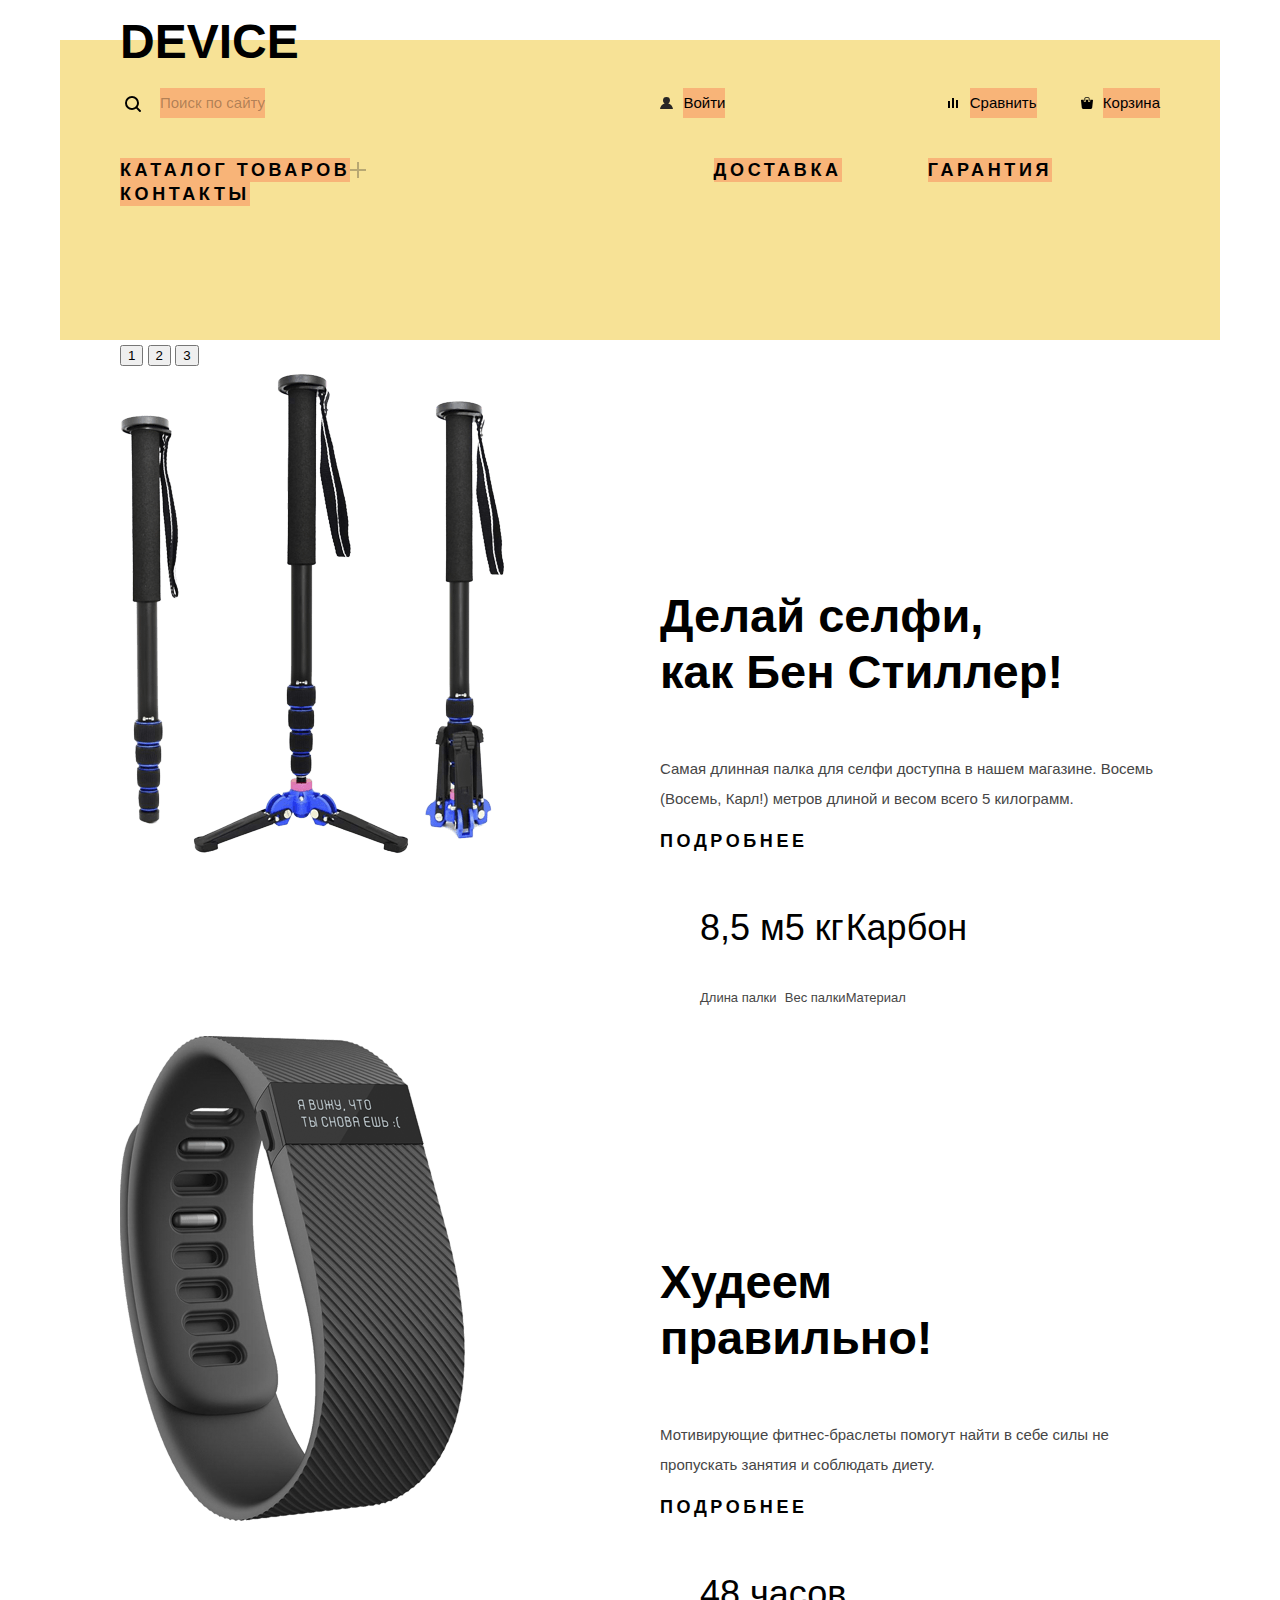
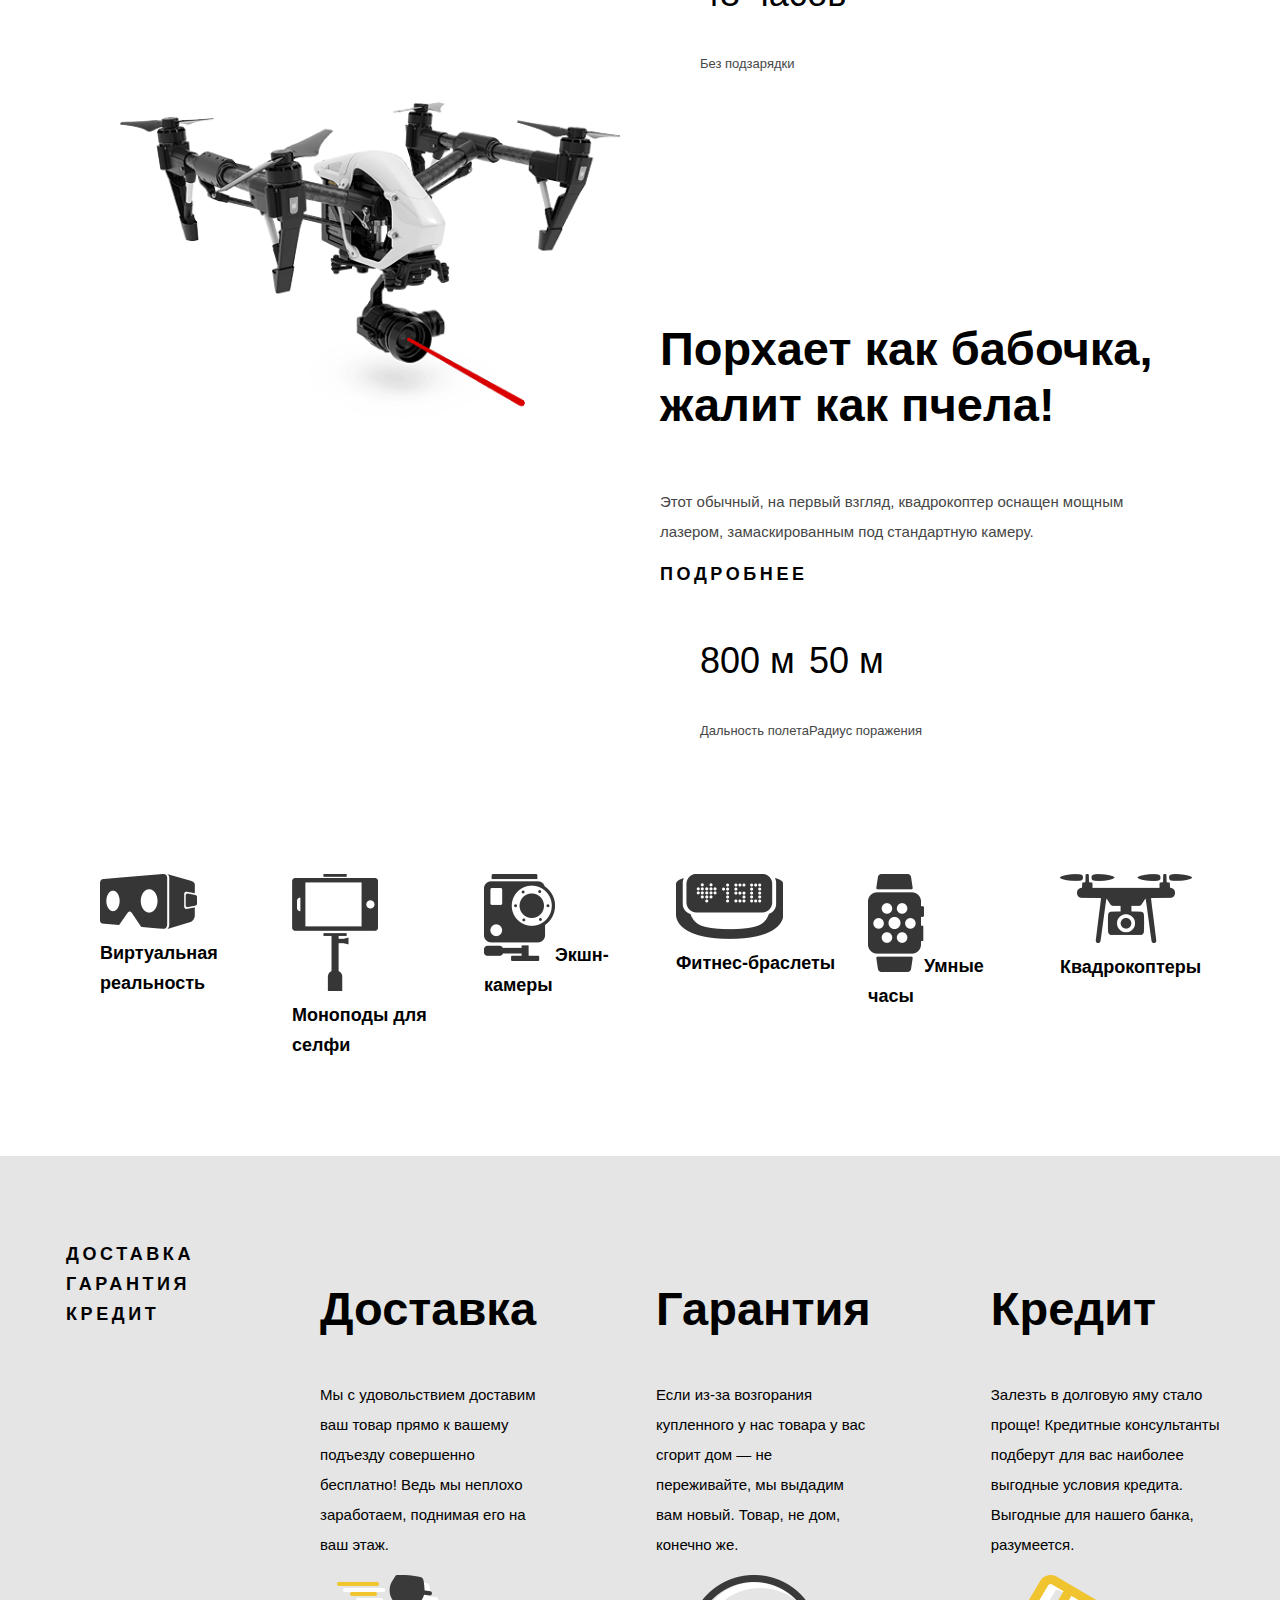
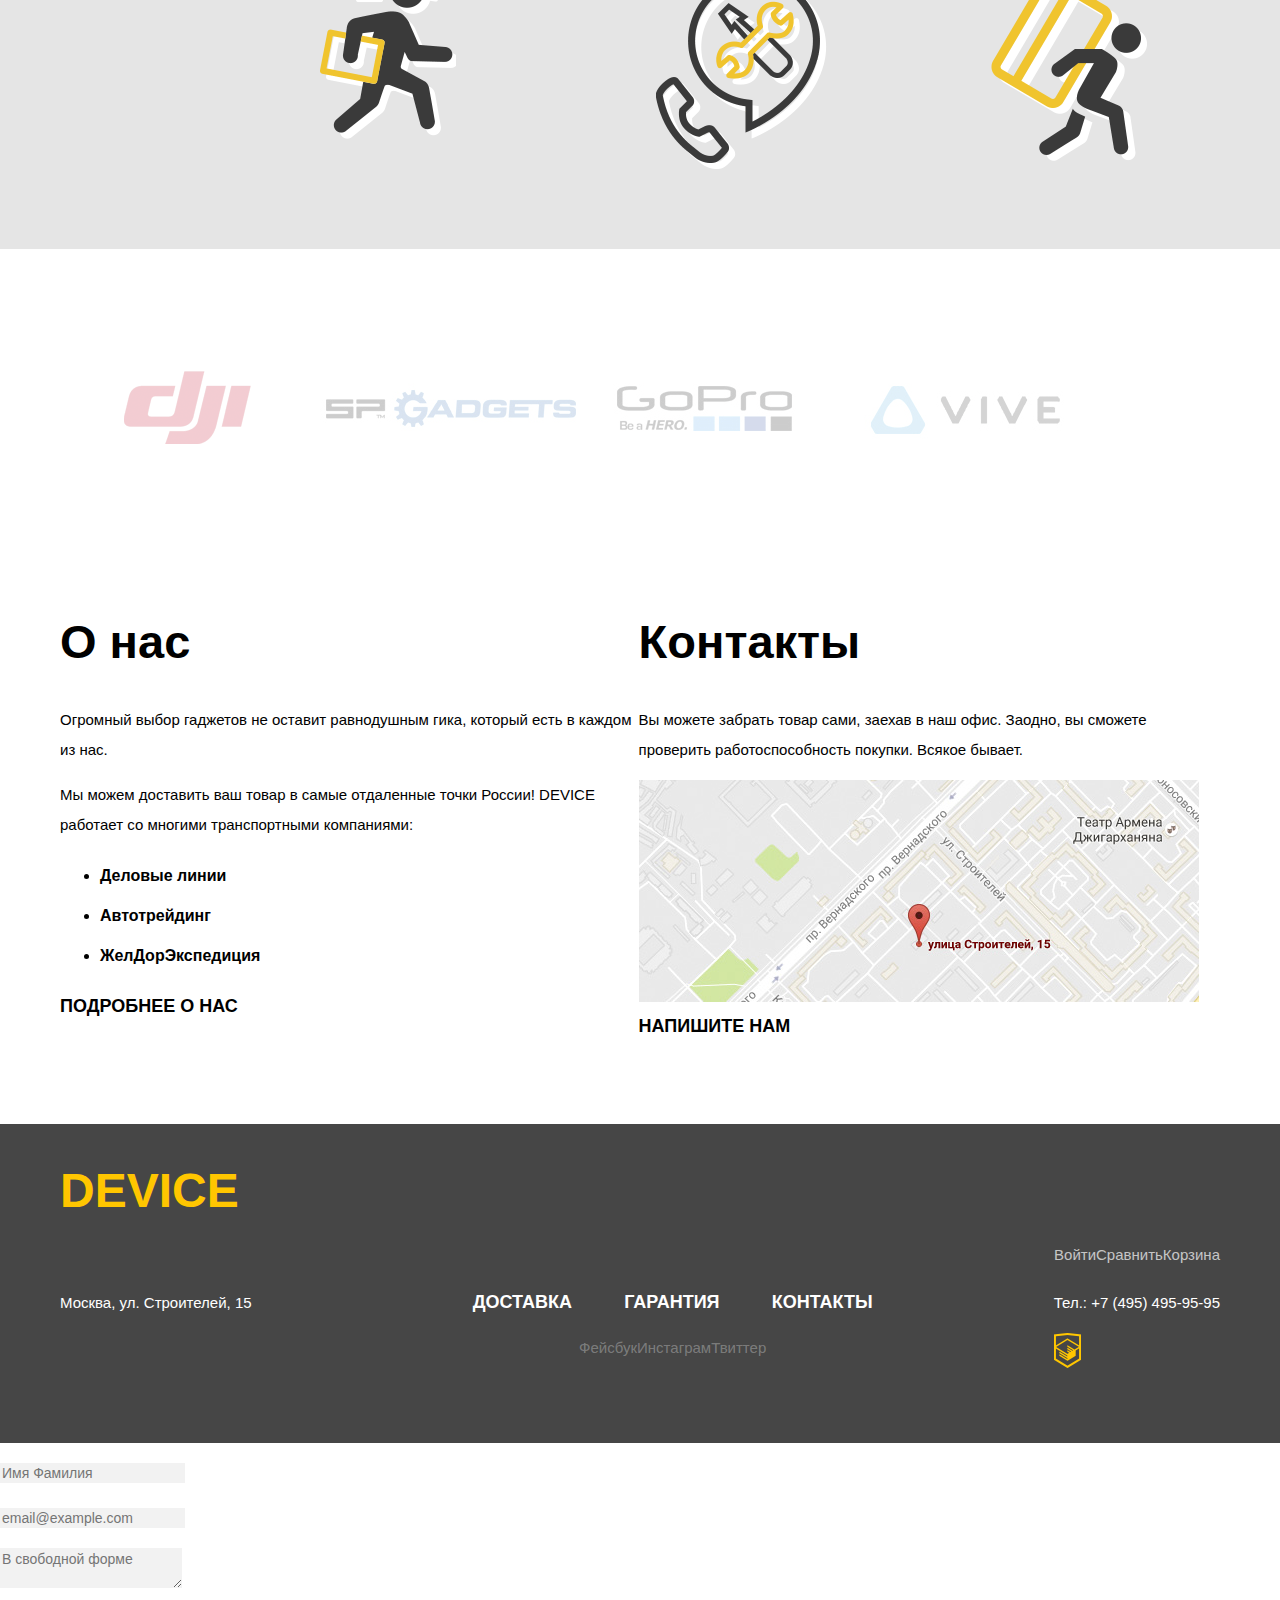
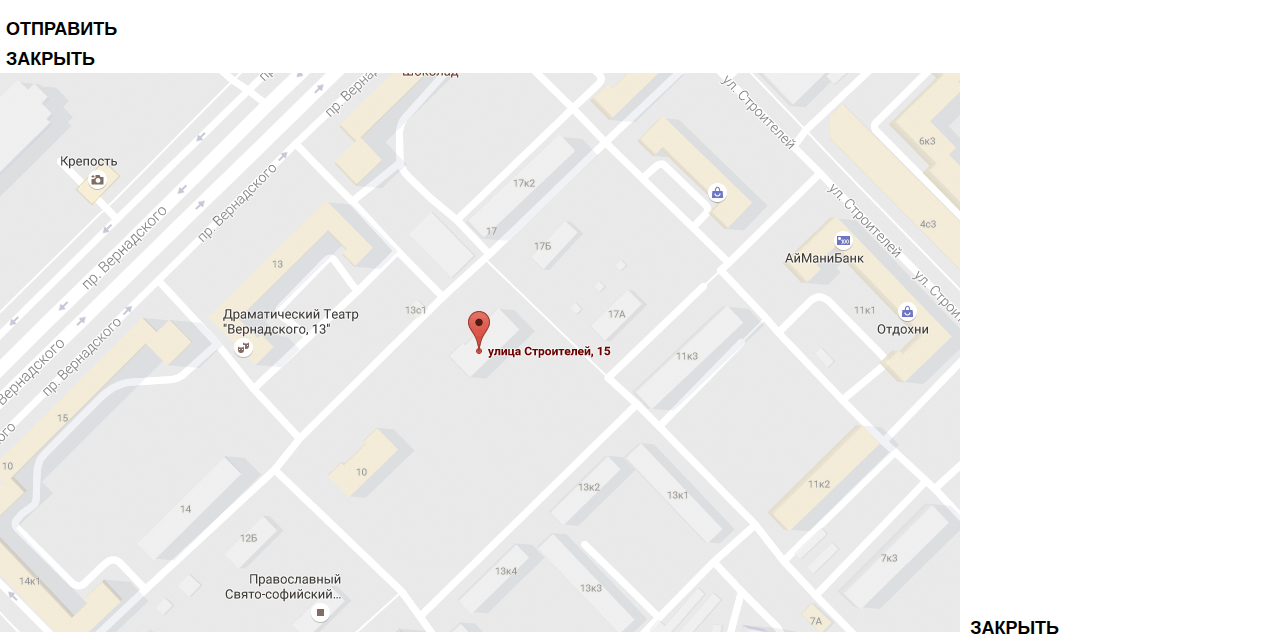
==== index.html @ 021a5709 "Продолжение стилизации главной" ====
<!DOCTYPE html>
<html lang="ru">
  <head>
    <meta charset="utf-8">
    <title>HTML Academy: Девайс</title>
    <link href="https://fonts.googleapis.com/css?family=Open+Sans:400,700&amp;subset=cyrillic" rel="stylesheet">
    <link href="css/normalize.css" rel="stylesheet">
    <link href="css/style.css" rel="stylesheet">
  </head>
  <body>

    <!--<p>Репозиторий создан для обучения на интенсивном онлайн‑курсе «<a href="https://htmlacademy.ru/intensive/htmlcss">Профессиональный HTML и CSS, уровень 1</a>».</p>-->

    <header class="main-header">
    	<nav class="main-navigation">    			
			<div class="logo logo-main">
				<a>DEVICE</a>
			</div>

			<ul class="user-navigation">
			    <li class="search-link"><a href="#">Поиск по сайту</a></li> 
			    <li class="user-link"><a href="#">Войти</a></li><li class="compare-link"><a href="#">Сравнить</a></li>
				<li class="cart-link"><a href="#">Корзина</a></li>				
			</ul>

			<ul class="site-navigation">
			    <li class="catalog-link"><a href="catalog.html">Каталог товаров</a>
					<!--<ul class="catalog-menu-navigation">
						<li><a href="#">Виртуальная реальность</a>
						<li><a href="#">Фитнес-браслеты</a></li>
						<li><a href="#">Квадрокоптеры</a></li>
						<li><a href="catalog.html">Моноподы для селфи</a></li>
						<li><a href="#">Умные часы</a></li>
						<li><a href="#">Экшн-камеры</a></li>
					</ul> --> 				
				</li>
			    <li class="delivery-link"><a href="#">Доставка</a></li>
				<li class="guarantee-link"><a href="#">Гарантия</a></li>	
				<li class="contacts-link"><a href="#">Контакты</a></li>
		    </ul>				
		</nav>	


		<section class="slider">
		<h1 class="visually-hidden">Хит товары</h1>

		    <div class="slider-button">
		    	<button class="slider-button-item">1</button>
		        <button class="slider-button-item">2</button>
		        <button class="slider-button-item">3</button> 			
		    </div> 


		    <div class="slider-item">
			    <div class="header-container">
			        <img src="img/slider-1.png" width="384" height="486" alt="Селфи-палка">	
			    </div>
			    <div class="header-container">
			    	<span>01</span>
			        <h2>Делай селфи,<br> как Бен Стиллер!</h2>
			        <p>Самая длинная палка для селфи доступна в нашем магазине.
			        Восемь (Восемь, Карл!) метров длиной и весом всего 5 килограмм.</p>
			        <a class="button" href="catalog.html">Подробнее</a>			        
			        <ul class="slider-list">
				        <li>
					        <p class="value">8,5 м</p>
					        <p class="options">Длина палки</p>
				        </li>
				        <li>
					        <p class="value">5 кг</p>
					        <p class="options">Вес палки</p>
				        </li>
				        <li>
					        <p class="value">Карбон</p>
					        <p class="options">Материал</p>
				        </li>
			        </ul>			        
		        </div>
		    </div>	


		    <div class="slider-item">
			    <div class="header-container">
			        <img src="img/slider-2.png" width="345" height="485" alt="Фитнес-браслет">	
			    </div>
			    <div class="header-container">
			        <span>02</span>
			        <h2>Худеем<br> правильно!</h2>
			        <p>Мотивирующие фитнес-браслеты помогут найти в себе силы 
                    не пропускать занятия и соблюдать диету.</p>
			        <a class="button" href="catalog.html">Подробнее</a>
			        <ul class="slider-list">
				        <li>
					        <p class="value">48 часов</p>
					        <p class="options">Без подзарядки</p>
				        </li>
			        </ul>
			    </div>
		    </div>	
		

		    <div class="slider-item">			    
			    <div class="header-container">
			        <img src="img/slider-3.png" width="526" height="334" alt="Квадрокоптер">
			    </div>
			    <div class="header-container">
			        <span>03</span>	
			        <h2>Порхает как бабочка,<br> жалит как пчела!</h2>
			        <p>Этот обычный, на первый взгляд, квадрокоптер оснащен 
                    мощным лазером, замаскированным под стандартную камеру.</p>
			        <a class="button" href="catalog.html">Подробнее</a>
			        <ul class="slider-list">
				        <li>
					        <p class="value">800 м</p>
					        <p class="options">Дальность полета</p>
				        </li>
				        <li>
					        <p class="value">50 м</p>
					        <p class="options">Радиус поражения</p>
				        </li>
			        </ul>
			    </div> 			
		    </div>
        </section>
   	</header>
	

	<main class="container">
		<h1 class="visually-hidden">Интернет-магазин умных гаджетов"Девайс"</h1>


		<section class="popular">
		    <h2 class="visually-hidden">Каталог товаров</h2>	
		    <ul class="popular-list">
		    	<li><a href="#"><img src="img/popular-1.png" width="97" height="55" alt="Виртуальная реальность">Виртуальная реальность</a></li>
		    	<li><a href="catalog.html"><img src="img/popular-2.png" width="86" height="117" alt="Моноподы для селфи">Моноподы для селфи</a></li>
		    	<li><a href="#"><img src="img/popular-3.png" width="71" height="87" alt="Экшн-камеры">Экшн-камеры</a></li>
		    	<li><a href="#"><img src="img/popular-4.png" width="107" height="65" alt="Фитнес-браслеты">Фитнес-браслеты</a></li>
		    	<li><a href="#"><img src="img/popular-5.png" width="56" height="98" alt="Умные часы">Умные часы</a></li>
		    	<li><a href="#"><img src="img/popular-6.png" width="132" height="69" alt="Квадрокоптеры">Квадрокоптеры</a></li>
		    </ul>
		</section>


		<section class="services">
			<h2 class="visually-hidden">Услуги</h2>

			<div class="services-container">
			<ul class="services-button">
				<li><button class="button">Доставка</button></li>
				<li><button class="button">Гарантия</button></li>
				<li><button class="button">Кредит</button></li>
			</ul>


			<div class="services-item">
			    <h3>Доставка</h3>
			    <p>Мы с удовольствием доставим ваш товар прямо к вашему подъезду совершенно бесплатно! Ведь мы неплохо заработаем, поднимая его на ваш этаж.</p>
			    <img src="img/delivery.png" width="136" height="164" alt="Доставка">			
		    </div>
		    

		    <div class="services-item">
			    <h3>Гарантия</h3>
			    <p>Если из-за возгорания купленного у нас товара у вас сгорит дом — не переживайте, мы выдадим вам новый. Товар, не дом, конечно же.</p>
			    <img src="img/warranty.png" width="171" height="194" alt="Гарантия">			
		    </div>


		    <div class="services-item">
			    <h3>Кредит</h3>
			    <p>Залезть в долговую яму стало проще! Кредитные консультанты подберут для вас наиболее выгодные 
                 условия кредита. Выгодные для нашего банка, разумеется.</p>
			    <img src="img/credit.png" width="156" height="186" alt="Кредит">	
			</div>
			</div>

		</section>


		<section class="partners">
			<h2 class="visually-hidden">Партнеры</h2>
			<ul class="partners-list">
				<li><a href="#"><img src="img/logo-1.png" width="260" height="100" alt="Партнер1"></a></li>
				<li><a href="#"><img src="img/logo-2.png" width="260" height="100" alt="Партнер2"></a></li>
				<li><a href="#"><img src="img/logo-3.png" width="260" height="100" alt="Партнер3"></a></li>
				<li><a href="#"><img src="img/logo-4.png" width="260" height="100" alt="Партнер4"></a></li>
			</ul>			
		</section>


	<div class="main-container">	
		<section class="about-us">
			<h2>О нас</h2>	
			<p>Огромный выбор гаджетов не оставит равнодушным гика, который есть в каждом из нас.</p>	
			<p>Мы можем доставить ваш товар в самые отдаленные точки России! DEVICE работает со многими транспортными компаниями:</p>	
			<ul class="about-us-list">
				<li>Деловые линии</li>
				<li>Автотрейдинг</li>
				<li>ЖелДорЭкспедиция</li>
			</ul>
			<a class="button" href="#">Подробнее о нас</a>
		</section>


		<section class="contacts">
			<h2>Контакты</h2>	
			<p>Вы можете забрать товар сами, заехав в наш офис. Заодно, вы сможете проверить работоспособность покупки. Всякое бывает.</p>	
			<img src="img/map.jpg" width="560" height="222" alt="Карта">	
			<a class="button" href="#">Напишите нам</a>
		</section>
	</div>
	</main>


	<footer class="footer">
	<div class="footer-container">
		
		    <div class="logo logo-footer">
			    <a>DEVICE</a>
		    </div>

		    <ul class="user-navigation-footer">	
			    <li><a href="#">Войти</a></li>
			    <li><a href="#">Сравнить</a></li>
			    <li><a href="#">Корзина</a></li>
			</ul>
        
    <div class=footer-columns>  
    	<div class="footer-item">
		    <p>Москва, ул. Строителей, 15</p>	
		</div>
				
        <div class="social-container">		
		    <ul class="footer-list">
			    <li><a href="#">Доставка</a></li>
			    <li><a href="#">Гарантия</a></li>
			    <li><a href="#">Контакты</a></li>
		    </ul>
		    <ul class="social-button-list">
			    <li><a class="social-button" href="#">Фейсбук</a></li>
			    <li><a class="social-button" href="#">Инстаграм</a></li>
			    <li><a class="social-button" href="#">Твиттер</a></li>
		    </ul>
	    </div>

	    <div class="footer-item-container">
		    <div class="footer-item">
		        <p>Тел.: +7 (495) 495-95-95</p>	
		    </div>
		    <a class="logo-academy" href="https://htmlacademy.ru/intensive/htmlcss"><img src="img/logo-html.png" width="27" height="35" alt="Академия"></a>
		</div>
    </div>

    </div>		
	</footer>              


	<section class="modal modal-send">
		<h2 class="visually-hidden">Форма обратной связи</h2>
		<form class="modal-form-send" action="https://echo.htmlacademy.ru" method="post">
			<p class="modal-item">
				<label class="visually-hidden" for="modal-item-name">Ваше имя:</label>
			    <input id="modal-item-name" type="text" name="name" placeholder="Имя Фамилия">
		    </p>
		    <p class="modal-item">
		    	<label class="visually-hidden" for="modal-item-email">Ваш e-mail:</label>
			    <input id="modal-item-email" type="email" name="email" placeholder="email@example.com">
		    </p>
		    <p class="modal-item">
		    	<label class="visually-hidden" for="modal-item-letter-text">Текст письма:</label>
			    <textarea id="modal-item-letter-text" name="letter-text" placeholder="В свободной форме"></textarea>
		    </p>
		    <button class="button" type="submit">Отправить</button>
		</form>
		<button class="modal-close" type="button">Закрыть</button>
	</section>


	<section class="modal modal-map">
      <h2 class="visually-hidden">Как добраться</h2>
          <img src="img/map-big.png" width="960" height="559" alt="Наш адрес Санкт-Петербург, улица Строителей, 15">
      <button class="modal-close" type="button">Закрыть</button>
    </section>


  </body>
</html>
---- css/style.css ----
@font-face {
  font-family: 'Gilroy';
  src: url('../fonts/gilroyextrabold.woff2') format('woff2'), 
       url('../fonts/gilroyextrabold.woff') format('woff'),
       url('../fonts/gilroy/Gilroyextrabold.ttf') format('ttf');
       font-weight: 800;
       font-style: normal;
   }

@font-face {
  font-family: 'Gilroy';
  src: url('../fonts/gilroylight.woff2') format('woff2'), 
       url('../fonts/gilroylight.woff') format('woff'),
       url('../fonts/gilroy/Gilroylight.ttf') format('ttf');
       font-weight: 300;
       font-style: normal;
   }

@font-face {
  font-family: 'Open-Sans';
  src: url('../fonts/opensans.woff2') format('woff2'), 
       url('../fonts/opensans.woff') format('woff'),
       url('../fonts/OpenSans-Regular.ttf') format('ttf');
       font-weight: 400;
       font-style: normal;
   }

 @font-face {
  font-family: 'Open-Sans';
  src: url('../fonts/opensanslight.woff2') format('woff2'), 
       url('../fonts/opensanslight.woff') format('woff'),
       url('../fonts/OpenSans-Light.ttf') format('ttf');
       font-weight: 300;
       font-style: normal;
   }

   html,
   body {
	min-width: 1200px;
	padding: 0;
	margin: 0;
}

   body {
   	font-family: 'Open-Sans', Arial, sans-serif;
   	font-size: 15px;
   	line-height: 30px;
   	font-weight: 400;
    color: #464646;

    background-color: #ffffff;
   }

   a {
   	text-decoration: none;
   }

   img {
   	max-width: 100%;
    height: auto;
   }

   .main-navigation {
   	color: #000000;
   	background-color: #f7e296;
   	height: 300px;
   	margin-top: 40px;
   	/*position: relative;
   	top: 0;
   	left: 0;
   	z-index: 0;*/
   }

   .user-navigation,
   .site-navigation,
   .catalog-menu-navigation {
   	list-style: none;
   }

   .user-navigation a,
   .site-navigation a {
   	color: #000000;
   	display: block;
   	background: rgba(255, 0, 0, 0.2);
   }

   .user-navigation a:hover,
   .user-navigation a:focus,
   .site-navigation a:hover,
   .site-navigation a:focus,
   .logo a:hover,
   .logo a:focus {
   	color: rgba(0, 0, 0, 0.6);
   }

   .user-navigation a:active,
   .site-navigation a:active,
   .logo a:active {
   	color: rgba(0, 0, 0, 0.3);
   }
   
   .user-navigation-search a,
   .user-navigation-out a {
   	color: rgba(0, 0, 0, 0.3);
   }

   .user-navigation-search a:hover;
   .user-navigation-search a:focus {
   	color: rgba(0, 0, 0, 0.6);
   }
   
   .logo {
   	font-family: 'Gilroy', Verdana, sans-serif;
   	font-size: 48px;
   	line-height: 48px;
   	font-weight: 800;
   	text-transform: uppercase;

   	position: relative;
   	top: -22px;
   	left: 0;
   }

   .logo-main a:hover,
   .logo-main a:focus,
   .logo-main a:active {
   	color: #000000;
   }

   .search-link a {
   	color: rgba(0, 0, 0, 0.3);
   }

   .search-link a:hover,
   .search-link a:focus {
   	color: rgba(0, 0, 0, 0.6);
   }

   .user-navigation .search-link {
   	padding-left: 40px;
   	position: relative;
   }

   .search-link::before {
   	position: absolute;
   	top: 8px;
   	left: 5px;
   	content: "";
   	width: 16px;
   	height: 16px;
   	background-image: url("../img/svg-device/search.svg");
   	background-repeat: no-repeat;
   	background-position: 0 0;
   }

   .user-navigation .user-link,
   .user-navigation .compare-link,
   .user-navigation .cart-link {
   	padding-left: 25px;
   	position: relative;
   }

   .user-link::before {
   	position: absolute;
   	top: 9px;
   	left: 2px;
   	content: "";
   	width: 13px;
   	height: 12px;
   	background-image: url("../img/svg-device/user.svg");
   	background-repeat: no-repeat;
   	background-position: 0 0;
   }

   .user-link:hover::before,
   .user-link:focus::before {
   	opacity: 0.6;
   }

   .user-link:active::before {
   	opacity: 0.3;
   }

   .compare-link::before {
   	position: absolute;
   	top: 10px;
   	left: 3px;
   	content: "";
   	width: 10px;
   	height: 10px;
   	background-image: url("../img/svg-device/compare.svg");
   	background-repeat: no-repeat;
   	background-position: 0 0;
   }

   .cart-link::before {
   	position: absolute;
   	top: 9px;
   	left: 3px;
   	content: "";
   	width: 12px;
   	height: 12px;
   	background-image: url("../img/svg-device/cart.svg");
   	background-repeat: no-repeat;
   	background-position: 0 0;
   }

   .compare-link:hover::before,
   .compare-link:focus::before,
   .cart-link:hover::before,
   .cart-link:focus::before {
   	opacity: 0.8;
   }

   .compare-link:active::before,
   .cart-link:active::before {
   	opacity: 0.3;
   }

   .search-link a {
   	margin-right: 392px;
   }

   .user-link a {
   	margin-right: 218px;
   }

   .compare-link a {
   	margin-right: 40px;
   }

   .site-navigation a,
   .slider-item a {
   	font-family: 'Gilroy', Verdana, sans-serif;
   	font-size: 18px;
   	line-height: 24px;
   	font-weight: 800;
   	text-transform: uppercase;
   	letter-spacing: 0.2em;
   }

   .catalog-menu-navigation a {
   	font-family: 'Open-Sans', Arial, sans-serif;
   	font-size: 15px;
   	line-height: 36px;
   	font-weight: 400;
   	text-transform: none;
   	letter-spacing: 0;
   }

   .site-navigation .catalog-link {
   	position: relative;
   	padding-right: 30px;
   }

   .catalog-link::after {
   	position: absolute;
   	top: 4px;
   	left: 230px;
   	content: "";
   	width: 16px;
   	height: 16px;
   	background-image: url("../img/svg-device/plus.svg");
   	background-repeat: no-repeat;
   	background-position: 0 0;
   	opacity: 0.3;
   }

   .catalog-link a {
   	margin-right: 284px;
   }

   .delivery-link a {
   	margin-right: 37px;
   }

   .guarantee-link a {
   	margin-right: 108px;
   }

   .slider {
   	/*position: relative;
   	bottom: 140px;
   	left: 0;
   	z-index: 1;*/
   	margin-top: -140px;
   }

   .slider-list {
   	list-style: none;
   }

   .slider-item span {
   	font-family: 'Gilroy', Verdana, sans-serif;
   	font-size: 179.2px;
   	line-height: 179.2px;
   	font-weight: 800;
   	color: #ffffff;
   }

   .slider-item h2 {
   	font-family: 'Gilroy', Verdana, sans-serif;
   	font-size: 47px;
   	line-height: 56px;
   	font-weight: 800;
    color: #000000;
   }

   .value {
   	font-family: 'Gilroy', Verdana, sans-serif;
   	font-size: 36px;
   	line-height: 48px;
   	font-weight: 300;
   	color: #000000;
   }

   .options {
   	font-family: 'Open-Sans', Arial, sans-serif;
   	font-size: 13px;
   	line-height: 20px;
   	font-weight: 300;
   	color: #464646;
   }

   .popular-list {
   	list-style: none;
   }

   .popular-list a {
   	font-family: 'Gilroy', Verdana, sans-serif;
   	font-size: 18px;
   	line-height: 24px;
   	font-weight: 800;
   	color: #000000;
   }

   .slider-item a {
   	color: #000000;
   }

   .slider-item a:active,
   .popular-list a:active {
   	color: rgba(0, 0, 0, 0.3);
   }

   .services {
   	background-color: #e5e5e5;
   }

   .services-button {
   	list-style: none;
   }

   .services-button button {
   	font-family: 'Gilroy', Verdana, sans-serif;
   	font-size: 18px;
   	line-height: 24px;
   	font-weight: 800;

   	text-align: center;
   	vertical-align: middle;
   	color: #000000;
   	background-color: #e5e5e5;
   	text-transform: uppercase;
   	border: none;
   	letter-spacing: 0.2em;
   }

   .services-button button:active {
   	color: #f7e184;
   }

   .services-item h3,
   .about-us h2,
   .contacts h2 {
   	font-family: 'Gilroy', Verdana, sans-serif;
   	font-size: 47px;
   	line-height: 48px;
   	font-weight: 800;
   	color: #000000;
   }

   .partners-list {
   	list-style: none;     
   }

   .about-us-list {
   	font-family: 'Gilroy', Verdana, sans-serif;
   	font-size: 16px;
   	line-height: 40px;
   	font-weight: 800;
   	color: #000000;
   }

   .about-us a,
   .contacts a {
   	font-family: 'Gilroy', Verdana, sans-serif;
   	font-size: 18px;
   	line-height: 24px;
   	font-weight: 800;
   	text-transform: uppercase;
   	color: #000000;
   }

   .about-us a:active,
   .contacts a:active {
   	color: rgba(0, 0, 0, 0.3);
   }

   .footer {
   	color: #ffffff;
   	background-color: #464646;
   }

   .logo-footer {
   	color: #ffc600;
   }

   .logo-footer a:hover,
   .logo-footer a:focus,
   .logo-footer a:active {
   	color: #ffc600;
   }

   .footer-list,
   .user-navigation,
   .social-button-list,
   .user-navigation-footer {
   	list-style: none;
   }

   .footer-list a {
   	font-family: 'Gilroy', Verdana, sans-serif;
   	font-size: 18px;
   	line-height: 24px;
   	font-weight: 800;
   	text-transform: uppercase;
   	color: #ffffff;
   }

   .social-button-list a {
   	color: rgba(255, 255, 255, 0.3);
   }

   .social-button-list a:hover,
   .social-button-list a:focus {
   	color: rgba(255, 255, 255, 0.6);
   }

   .social-button-list a:active {
   	color: rgba(255, 255, 255, 0.1);
   }

   .footer-list a:hover,
   .footer-list a:focus {
   	color: rgba(255, 255, 255, 0.6);
   }

   .footer-list a:active {
   	color: rgba(255, 255, 255, 0.3);
   }

   .user-navigation-footer a {
   	color: rgba(255, 255, 255, 0.7);
   	line-height: 36px;
   }

   .user-navigation-footer a:hover,
   .user-navigation-footer a:focus {
   	color: #ffffff;
   }

   .user-navigation-footer a:active {
   	color: rgba(255, 255, 255, 0.3);
   }

   .user-navigation-footer-out a {
   	color: rgba(255, 255, 255, 0.3);
   }

   a.logo-academy {
   	color: #ffc600;
   }

   a.logo-academy:hover,
   a.logo-academy:focus {
   	color: rgba(255, 198, 0, 0.6);
   }

   a.logo-academy:active {
   	color: rgba(255, 198, 0, 0.3);
   }

   .modal {
   	color: #000000;
   	background-color: #ffffff;
   }

   .modal label {
   	font-family: 'Gilroy', Verdana, sans-serif;
   	font-size: 18px;
   	line-height: 24px;
   	font-weight: 800;
   	color: #000000;
   }

   .modal-form-send input[type="text"],
   .modal-form-send input[type="email"],
   .modal-form-send textarea {
   	font-family: 'Open-Sans', Arial, sans-serif;
   	font-size: 14px;
   	line-height: 18px;
   	font-weight: 400;
   	color: rgba(70, 70, 70, 0.4);
   	background-color: #f2f2f2;
   	border: none;
   }

   .modal-form-send input:hover,
   .modal-form-send textarea:hover {
   	background-color: #eaeaea;
   }

   .modal-form-send input:focus,
   .modal-form-send textarea:focus {
   	background-color: #ffffff;
   	border: 3px solid #f7e296;
   }

   .modal button {
   	font-family: 'Gilroy', Verdana, sans-serif;
   	font-size: 18px;
   	line-height: 24px;
   	font-weight: 800;

   	text-align: center;
   	vertical-align: middle;
   	color: #000000;
   	background-color: #ffffff;
   	text-transform: uppercase;
   	border: none;
   }

   .modal button:active {
   	color: rgba(0, 0, 0, 0.3);
   }

   .logo-catalog a {
   	color: #000000;
   }

   .container {
   	font-family: 'Open-Sans', Arial, sans-serif;
   	color: #000000;
   }

   .container h1 {
   	font-family: 'Gilroy', Verdana, sans-serif;
   	font-size: 47px;
   	line-height: 48px;
   	font-weight: 800;
   }

   .breadcrumbs {
   	list-style: none;
   }

   .breadcrumbs a,
   .breadcrumbs-current {
   	color: rgba(0, 0, 0, 0.3);
   }

   .breadcrumbs a:hover,
   .breadcrumbs a:focus {
   	color: rgba(0, 0, 0, 0.6);
   }

   .breadcrumbs a:active {
   	color: rgba(0, 0, 0, 0.1);
   }

   .aside {
   	background-color: #efefef;
   }

   .aside h3 {
   	font-family: 'Gilroy', Verdana, sans-serif;
   	font-size: 16px;
   	line-height: 24px;
   	font-weight: 800;
   	text-transform: uppercase;
   }

   .filter fieldset {
   	border: none;
   }

   .filter legend {
   	font-family: 'Gilroy', Verdana, sans-serif;
   	font-size: 18px;
   	line-height: 24px;
   	font-weight: 800;
   }

   .filter ul {
   	list-style: none;
   }

   .filter label {
   	font-weight: 300;
   }

   .filter-input:hover,
   .filter-input:focus {
    color: #606060;
   }

   .filter-input:active {
   	color: #000000;
   }

   .filter-input:disabled + label {
    color: #b3b3b3;
   }

   .filter button {
   	font-family: 'Gilroy', Verdana, sans-serif;
   	font-size: 18px;
   	line-height: 24px;
   	font-weight: 800;
   	text-transform: uppercase;

   	text-align: center;
   	vertical-align: middle;
   	background-color: #efefef;
   	border: none;
   }

   .assortment {
   	font-size: 14px;
   	line-height: 18px;
   	font-weight: 400;
   	color: rgba(0, 0, 0, 0.3);
   }

   .assortment h3 {
   	font-family: 'Gilroy', Verdana, sans-serif;
   	font-size: 16px;
   	line-height: 24px;
   	font-weight: 800;
   	text-transform: uppercase;
   	color: #000000;
   }

   .assortment-list,
   .assortment-switches {
   	list-style: none;
   }

   .assortment-list a,
   .assortment-switches a {
   	color: rgba(0, 0, 0, 0.3);
   }

   .assortment-list a:hover,
   .assortment-switches a:hover {
   	color: rgba(0, 0, 0, 0.6);
   }

   .assortment-list a:active,
   .assortment-switches a:active,
   .assortment-current a {
   	color: #000000;
   }

   .catalog-list {
   	list-style: none;
   }

   .catalog-list h1 {
   	font-family: 'Gilroy', Verdana, sans-serif;
   	font-size: 18px;
   	line-height: 24px;
   	font-weight: 800;
   }

   .catalog-list-item a {
   	color: #000000;
   }

   .catalog-list-item span {
   	font-family: 'Gilroy', Verdana, sans-serif;
   	font-size: 16px;
   	line-height: 24px;
   	font-weight: 300;
   	color: #464646;
   }

   .catalog-item-hover a {
   	font-family: 'Open-Sans', Arial, sans-serif;
   	font-size: 13px;
   	line-height: 36px;
   	font-weight: 300;
   	color: rgba(0, 0, 0, 0.5);
   }

   .catalog-item-hover a:hover {
   	color: #000000;
   }

   .catalog-item-hover a:active {
   	color: rgba(0, 0, 0, 0.2);
   }

   .catalog-item-hover .button {
   	font-family: 'Gilroy', Verdana, sans-serif;
   	font-size: 18px;
   	line-height: 24px;
   	font-weight: 800;
   	color: #000000;
   	text-transform: uppercase;
   }

   .catalog-item-hover .button:active {
   	color: rgba(0, 0, 0, 0.3);
   }

   .pagination-list {
   	list-style: none;
   	background-color: #ebebeb;

   	font-family: 'Gilroy', Verdana, sans-serif;
   	font-size: 16px;
   	line-height: 24px;
   	font-weight: 800;
   	text-transform: uppercase;
   }

   .pagination-item-button a,
   .pagination-item-current a {
   	color: #000000;
   }

   .pagination-item a {
   	color: rgba(0, 0, 0, 0.3);
   }

   .pagination-item a:hover,
   .pagination-item a:focus {
   	color: rgba(0, 0, 0, 0.6);
   }

   .pagination-item a:active {
   	color: #000000;
   }

   .logo-footer-catalog a {
   	color: #ffc600;
   }

   .logo-footer-catalog a:hover,
   .logo-footer-catalog a:focus {
   	color: rgba(255, 198, 0, 0.6);
   }

   .logo-footer-catalog a:active {
   	color: rgba(255, 198, 0, 0.3);
   }

/*Сеточные стили*/


.visually-hidden:not(:focus):not(:active),
input[type="checkbox"].visually-hidden,
input[type="radio"].visually-hidden {
  position: absolute;

  width: 1px;
  height: 1px;
  margin: -1px;
  border: 0;
  padding: 0;

  white-space: nowrap;

  clip-path: inset(100%);
  clip: rect(0 0 0 0);
  overflow: hidden;
}

.main-header {
	width: 1160px;
	margin: 0 auto;
	margin-top: 40px;
	margin-bottom: 105px;
	padding: 0 20px;
}

.main-navigation {
	padding: 0 60px;
	margin: 0;	
	display: flex;
	flex-direction: column;
}

.logo {
	padding: 0;
	/*padding-bottom: 20px;*/
	margin: 0;
}

.user-navigation {
	margin: 0;
	padding: 0;
	padding-bottom: 40px;
	display: flex;
	flex-wrap: wrap;
	justify-content: space-between;
}

.site-navigation {
	margin: 0;
	padding: 0;
	padding-bottom: 47px;
	display: flex;
	flex-wrap: wrap;
	justify-content: space-between;
}

.slider {
	margin: 0;
	padding: 0 60px;
}

.slider-item {
	margin: 0;
	padding: 0;
	display: flex;
	justify-content: space-between;
}

.slider-item .header-container {
	width: 500px;
	display: flex;
	flex-direction: column; 
}

.slider-list {
	display: flex;
}

.container {
	margin: 0;
	padding: 0;
}

.popular {
	width: 1160px;
	margin: 0 auto;
	padding: 0 20px;
	padding-bottom: 80px;
}

.popular-list {
	display: flex;
	justify-content: space-between;	
}

.popular-list li {
	width: 160px;
}

.services {
	min-width: 1160px;        
    width: 100%; 
    
	margin: 0;
	padding: 0;
	padding-bottom: 70px;
}

.services-container {
	width: 1160px;
	padding: 0 20px;
	padding-top: 82px;
	margin: 0 auto;
	display: flex;
}

.services-button {
	margin: 0;
	padding: 0;
	width: 280px;
}

.services-item {
	margin: 0;
	padding: 0;
	padding-left: 120px;
}

.partners {
	width: 1160px;
	margin: 0;
	padding: 95px 20px;
}

.partners-list {
	display: flex;
}

.main-container {
	width: 1160px;
	padding: 0 20px;
	margin: 0 auto;
	display: flex;
	justify-content: space-between;
}

.footer {
	min-width: 1160px;
	width: 100%;
	padding: 0;
	margin: 0;
	margin-top: 82px;
}

.footer-container {
	width: 1160px;
	margin: 0 auto;
	padding: 65px 20px;
}

.footer-columns {
	margin: 0 auto;
	padding: 0;
	display: flex;
	justify-content: space-between;
}

.social-container {
	width: 440px;
}

.footer-list {
	display: flex;
	justify-content: space-between;
}

.social-button-list {
	display: flex;
	justify-content: center;
}

.user-navigation-footer {
	margin: 0;
	padding: 0;
	display: flex;
	justify-content: flex-end;
}

.catalog-header {
	margin-bottom: 38px;
}

.catalog-container {
	width: 1100px;
	margin: 0 auto;
	padding: 0;
	padding-left: 80px;
	padding-right: 20px;
}

.catalog-container h1 {
	margin: 0;	
	padding: 0;	
	margin-bottom: 25px;
}

.breadcrumbs {
	margin: 0;
	margin-bottom: 50px;
	padding: 0;
	display: flex;
	justify-content: flex-start;
}

.catalog-columns {
	width: 1200px;
	margin: 0 auto;
	padding: 0;
	display: flex;
	justify-content: space-between;
}

.aside {
	margin: 0;
	margin-right: auto;
	padding: 0;
	
}

.aside-container {
	width: 200px;
	width: 100%;
	padding: 0;
	padding-right: 70px;
	padding-left: 80px;
}

.assortment-container {
	margin: 0;
	padding: 0;
	padding-right: 20px;
	width: 830px;
}

.assortment {
	display: flex;
	justify-content: flex-start;
}

.assortment-list {
	display: flex;
	justify-content: flex-start;
}

.assortment-switches {
	display: flex;
	justify-content: flex-end;
}

.catalog-list-item {
	width: 360px;
	min-height: 460px;
	margin-left: 40px;
	margin-bottom: 47px;
}

.catalog-list-item:nth-child(2n+1) {
	margin-left: 70px;
}

.catalog-list-item:nth-child(2n) {
	margin-right: 0px;
}

.catalog-list {
	margin: 0;
	padding: 0;
	display: flex;
	flex-wrap: wrap;
	margin-bottom: 40px;
}

.pagination-list {
	padding: 0;
	margin: 0;
	width: 760px;
	margin-left: 70px;
	display: flex;
	justify-content: space-between;
}
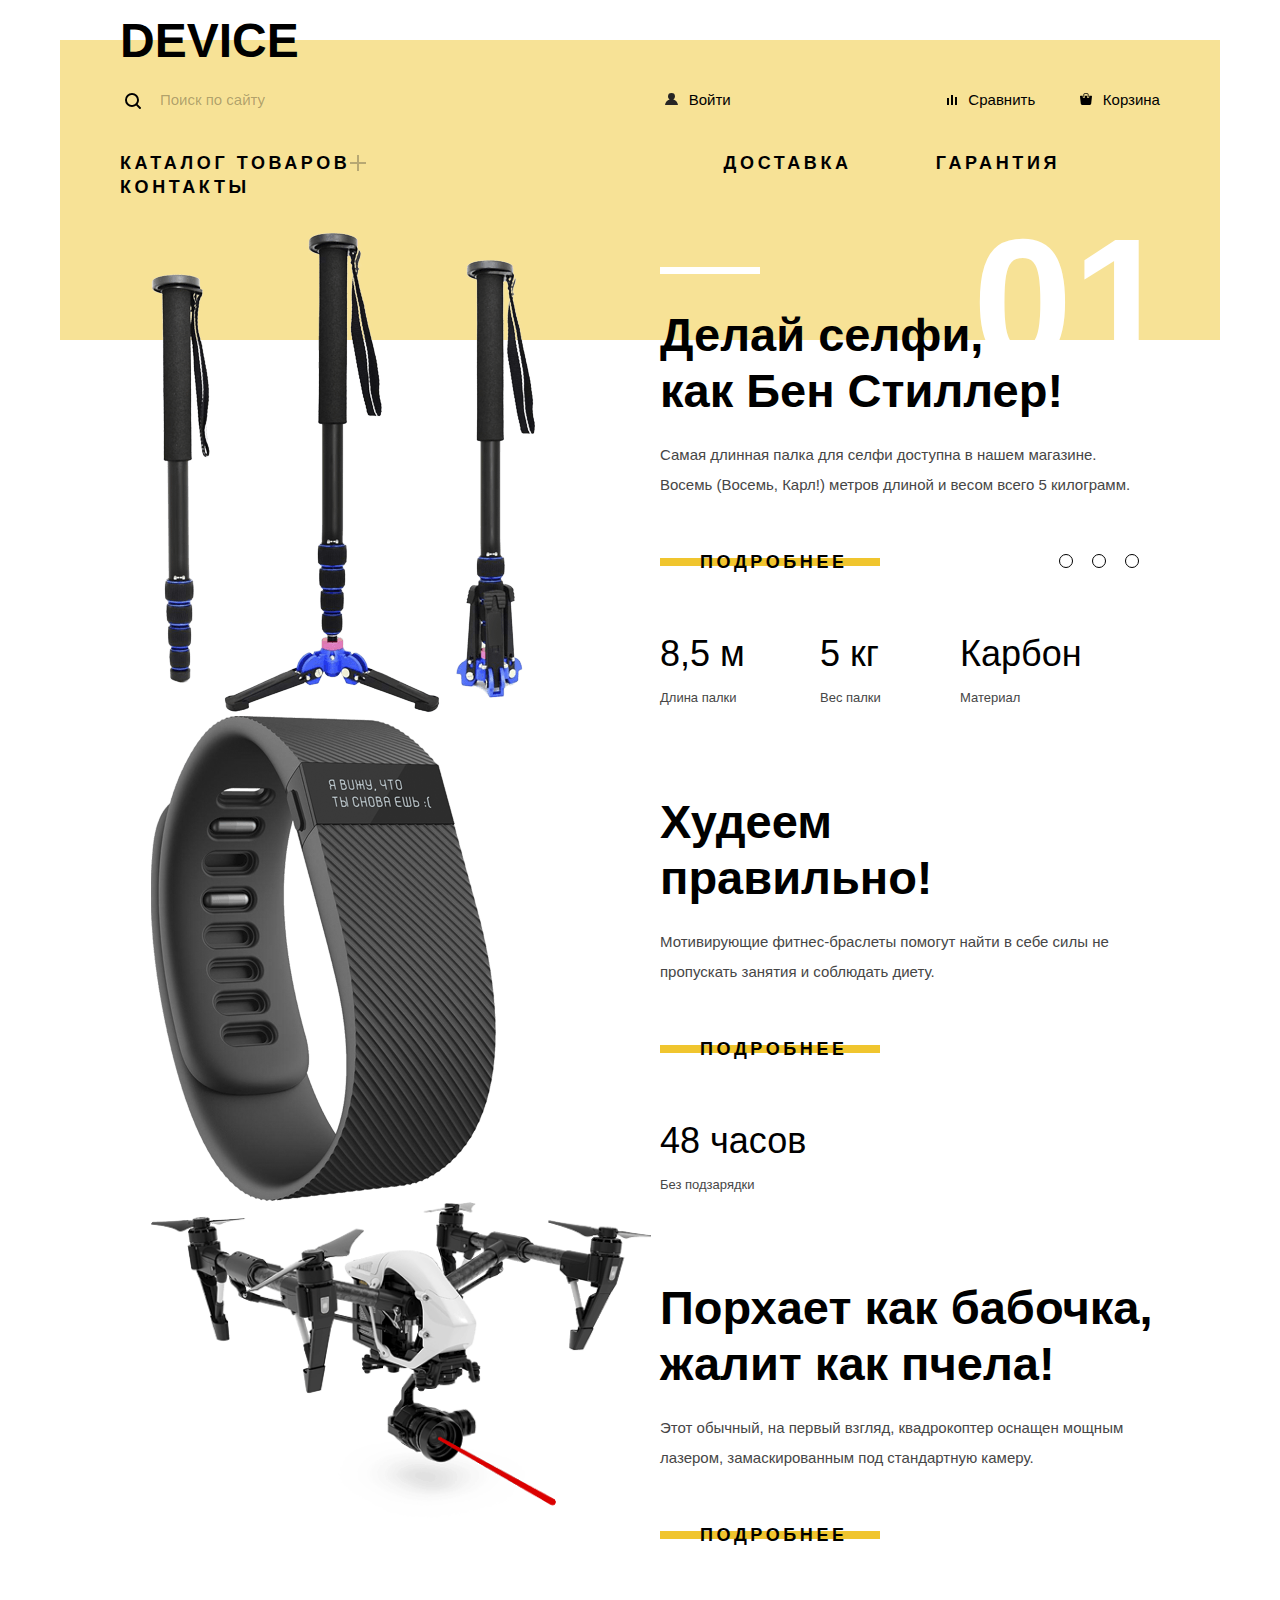
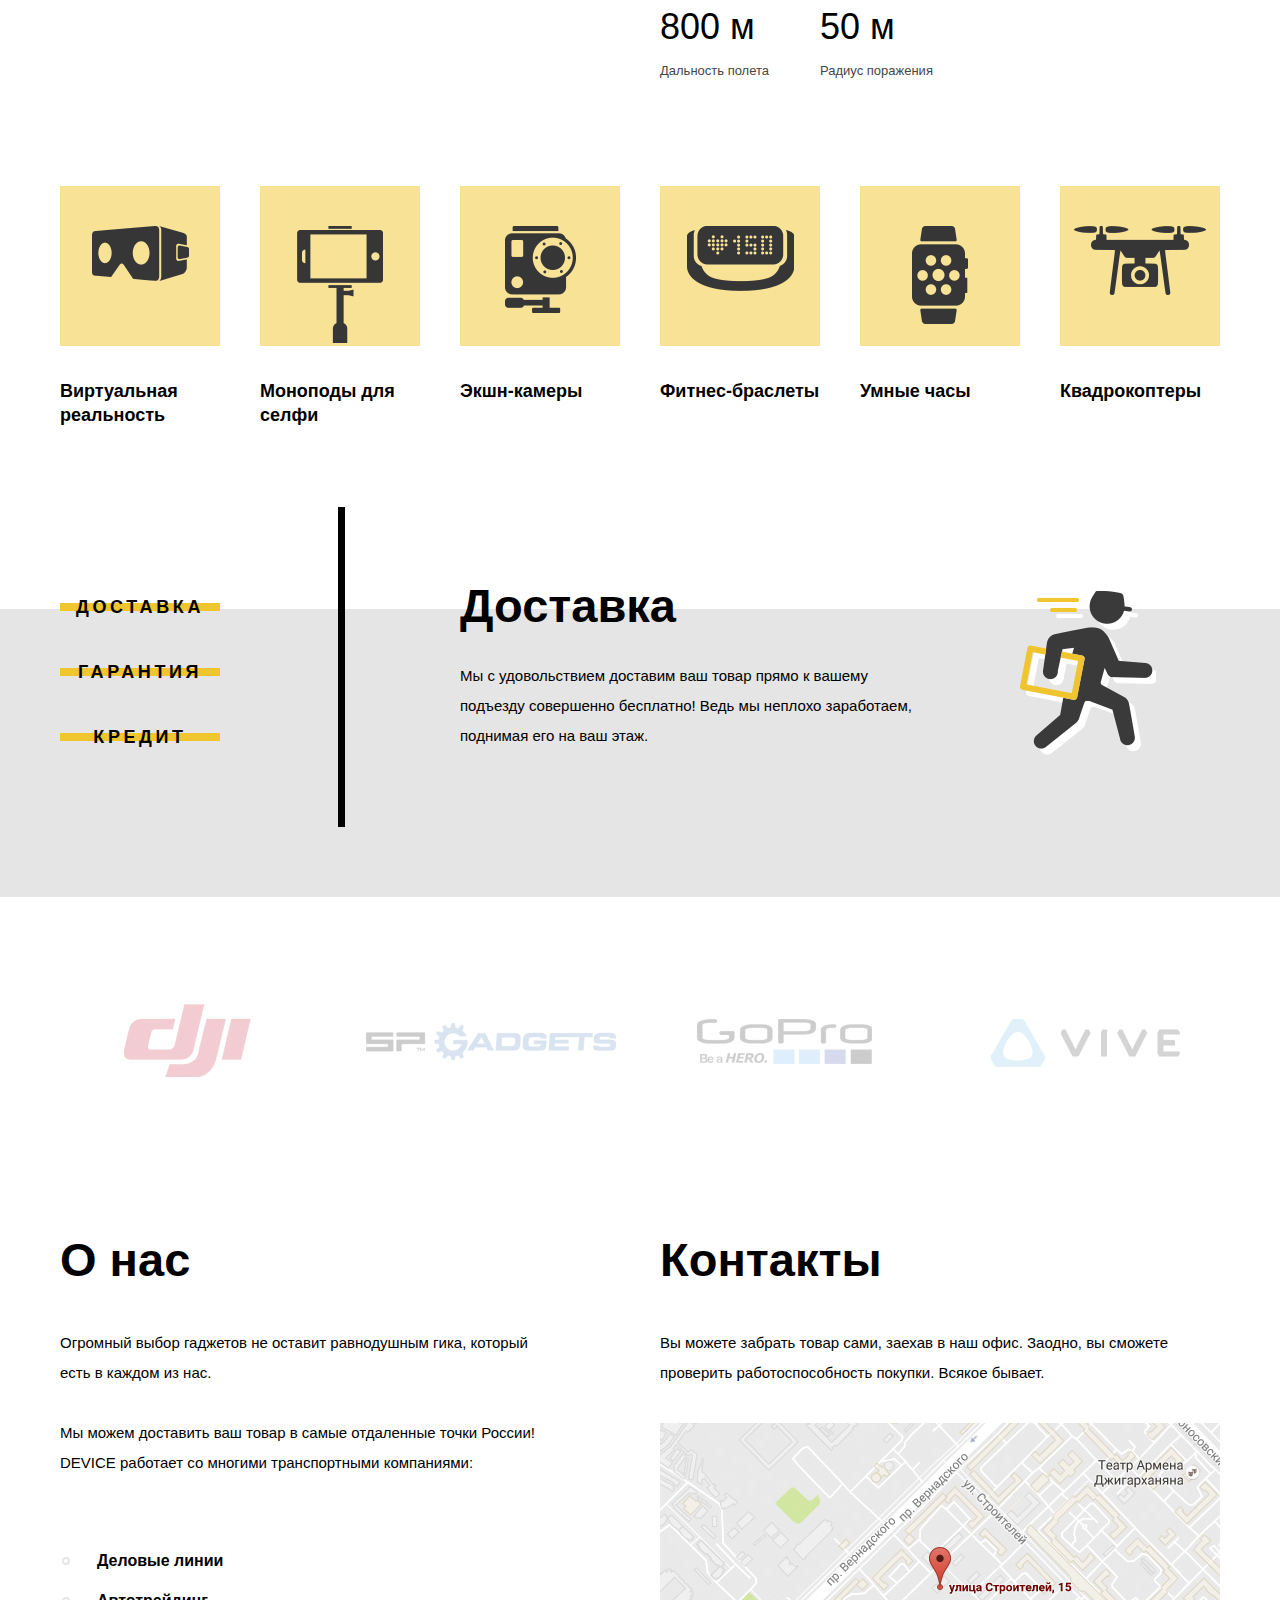
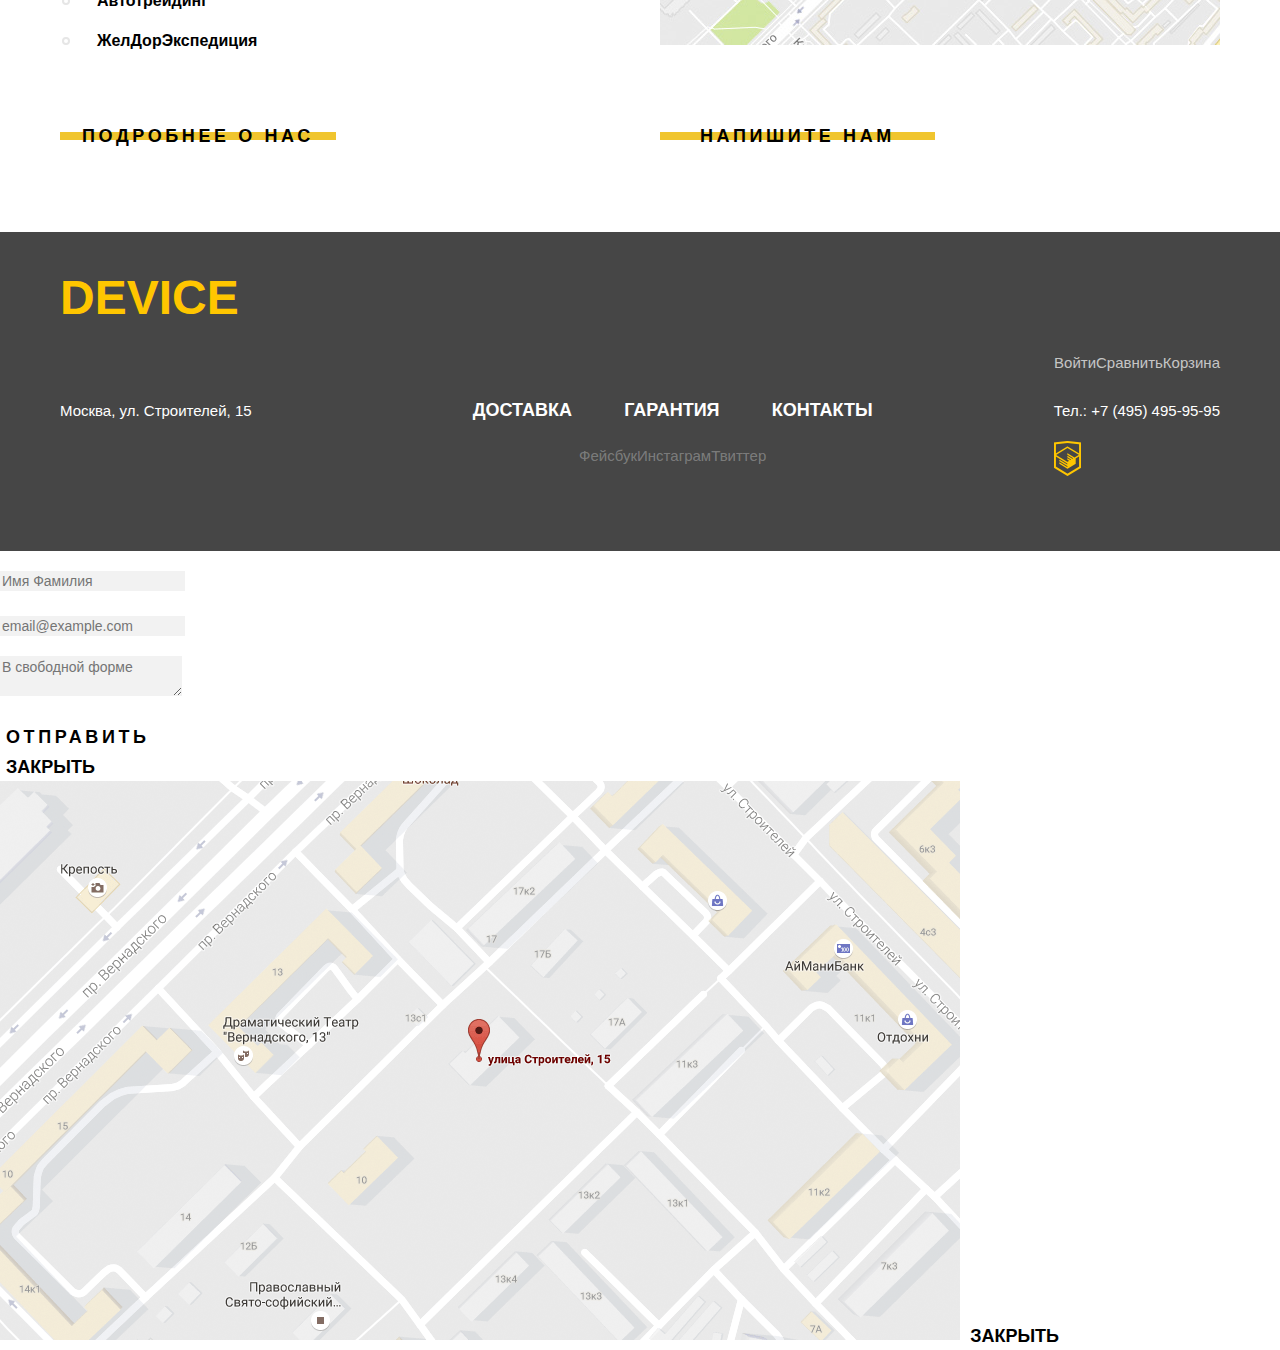
==== commit add33eb7: "Декоративные элементы главной" ====
--- a/index.html
+++ b/index.html
@@ -45,14 +45,14 @@
 		<h1 class="visually-hidden">Хит товары</h1>
 
 		    <div class="slider-button">
-		    	<button class="slider-button-item">1</button>
-		        <button class="slider-button-item">2</button>
-		        <button class="slider-button-item">3</button> 			
+		    	<button class="slider-button-item"></button>
+		        <button class="slider-button-item"></button>
+		        <button class="slider-button-item"></button> 			
 		    </div> 
 
 
 		    <div class="slider-item">
-			    <div class="header-container">
+		    	<div class="header-container">
 			        <img src="img/slider-1.png" width="384" height="486" alt="Селфи-палка">	
 			    </div>
 			    <div class="header-container">
@@ -62,15 +62,15 @@
 			        Восемь (Восемь, Карл!) метров длиной и весом всего 5 килограмм.</p>
 			        <a class="button" href="catalog.html">Подробнее</a>			        
 			        <ul class="slider-list">
-				        <li>
+				        <li class="parametres">
 					        <p class="value">8,5 м</p>
 					        <p class="options">Длина палки</p>
 				        </li>
-				        <li>
+				        <li class="parametres">
 					        <p class="value">5 кг</p>
 					        <p class="options">Вес палки</p>
 				        </li>
-				        <li>
+				        <li class="parametres">
 					        <p class="value">Карбон</p>
 					        <p class="options">Материал</p>
 				        </li>
@@ -79,7 +79,7 @@
 		    </div>	
 
 
-		    <div class="slider-item">
+		   <div class="slider-item">
 			    <div class="header-container">
 			        <img src="img/slider-2.png" width="345" height="485" alt="Фитнес-браслет">	
 			    </div>
@@ -90,7 +90,7 @@
                     не пропускать занятия и соблюдать диету.</p>
 			        <a class="button" href="catalog.html">Подробнее</a>
 			        <ul class="slider-list">
-				        <li>
+				        <li class="parametres">
 					        <p class="value">48 часов</p>
 					        <p class="options">Без подзарядки</p>
 				        </li>
@@ -110,11 +110,11 @@
                     мощным лазером, замаскированным под стандартную камеру.</p>
 			        <a class="button" href="catalog.html">Подробнее</a>
 			        <ul class="slider-list">
-				        <li>
+				        <li class="parametres">
 					        <p class="value">800 м</p>
 					        <p class="options">Дальность полета</p>
 				        </li>
-				        <li>
+				        <li class="parametres">
 					        <p class="value">50 м</p>
 					        <p class="options">Радиус поражения</p>
 				        </li>
@@ -132,12 +132,30 @@
 		<section class="popular">
 		    <h2 class="visually-hidden">Каталог товаров</h2>	
 		    <ul class="popular-list">
-		    	<li><a href="#"><img src="img/popular-1.png" width="97" height="55" alt="Виртуальная реальность">Виртуальная реальность</a></li>
-		    	<li><a href="catalog.html"><img src="img/popular-2.png" width="86" height="117" alt="Моноподы для селфи">Моноподы для селфи</a></li>
-		    	<li><a href="#"><img src="img/popular-3.png" width="71" height="87" alt="Экшн-камеры">Экшн-камеры</a></li>
-		    	<li><a href="#"><img src="img/popular-4.png" width="107" height="65" alt="Фитнес-браслеты">Фитнес-браслеты</a></li>
-		    	<li><a href="#"><img src="img/popular-5.png" width="56" height="98" alt="Умные часы">Умные часы</a></li>
-		    	<li><a href="#"><img src="img/popular-6.png" width="132" height="69" alt="Квадрокоптеры">Квадрокоптеры</a></li>
+		    	<li><a href="#">
+		    		<div><img src="img/popular-1.png" width="97" height="55" alt="Виртуальная реальность"></div>
+		    		<span>Виртуальная реальность</span></a>
+		    	</li>
+		    	<li><a href="catalog.html">
+		    		<div><img src="img/popular-2.png" width="86" height="117" alt="Моноподы для селфи"></div>
+		    		<span>Моноподы для селфи</span></a>
+		    	</li>
+		    	<li><a href="#">
+		    		<div><img src="img/popular-3.png" width="71" height="87" alt="Экшн-камеры"></div>
+		    		<span>Экшн-камеры</span></a>
+		    	</li>
+		    	<li><a href="#">
+		    		<div><img src="img/popular-4.png" width="107" height="65" alt="Фитнес-браслеты"></div>
+		    		<span>Фитнес-браслеты</span></a>
+		    	</li>
+		    	<li><a href="#">
+		    		<div><img src="img/popular-5.png" width="56" height="98" alt="Умные часы"></div>
+		    		<span>Умные часы</span></a>
+		    	</li>
+		    	<li><a href="#">
+		    		<div><img src="img/popular-6.png" width="132" height="69" alt="Квадрокоптеры"></div>
+		    		<span>Квадрокоптеры</span></a>
+		    	</li>
 		    </ul>
 		</section>
 
@@ -147,7 +165,7 @@
 
 			<div class="services-container">
 			<ul class="services-button">
-				<li><button class="button">Доставка</button></li>
+				<li><button class="button first-button">Доставка</button></li>
 				<li><button class="button">Гарантия</button></li>
 				<li><button class="button">Кредит</button></li>
 			</ul>
@@ -160,7 +178,7 @@
 		    </div>
 		    
 
-		    <div class="services-item">
+		    <!--<div class="services-item">
 			    <h3>Гарантия</h3>
 			    <p>Если из-за возгорания купленного у нас товара у вас сгорит дом — не переживайте, мы выдадим вам новый. Товар, не дом, конечно же.</p>
 			    <img src="img/warranty.png" width="171" height="194" alt="Гарантия">			
@@ -172,7 +190,7 @@
 			    <p>Залезть в долговую яму стало проще! Кредитные консультанты подберут для вас наиболее выгодные 
                  условия кредита. Выгодные для нашего банка, разумеется.</p>
 			    <img src="img/credit.png" width="156" height="186" alt="Кредит">	
-			</div>
+			</div>-->
 			</div>
 
 		</section>
--- a/css/style.css
+++ b/css/style.css
@@ -60,15 +60,52 @@
     height: auto;
    }
 
+  .visually-hidden:not(:focus):not(:active),
+   input[type="checkbox"].visually-hidden,
+   input[type="radio"].visually-hidden {
+    position: absolute;
+
+    width: 1px;
+    height: 1px;
+    margin: -1px;
+    border: 0;
+    padding: 0;
+
+    white-space: nowrap;
+
+    clip-path: inset(100%);
+    clip: rect(0 0 0 0);
+    overflow: hidden;
+   }
+
+   .main-header {
+	width: 1160px;
+	margin: 0 auto;
+	margin-top: 40px;
+	margin-bottom: 105px;
+	padding: 0 20px;
+   }
+
    .main-navigation {
    	color: #000000;
    	background-color: #f7e296;
    	height: 300px;
    	margin-top: 40px;
-   	/*position: relative;
-   	top: 0;
-   	left: 0;
-   	z-index: 0;*/
+
+   	padding: 0 60px;
+   	margin: 0;	
+	display: flex;
+	flex-direction: column;
+   }
+
+   .user-navigation {
+	margin: 0;
+	margin-top: -3px;
+	padding: 0;
+	padding-bottom: 36px;
+	display: flex;
+	flex-wrap: wrap;
+	justify-content: space-between;
    }
 
    .user-navigation,
@@ -81,7 +118,6 @@
    .site-navigation a {
    	color: #000000;
    	display: block;
-   	background: rgba(255, 0, 0, 0.2);
    }
 
    .user-navigation a:hover,
@@ -116,9 +152,25 @@
    	font-weight: 800;
    	text-transform: uppercase;
 
+   	padding: 0;
+   	margin: 0;
+
    	position: relative;
-   	top: -22px;
+   	top: -23px;
    	left: 0;
+   }
+
+   .button {
+   	font-family: 'Gilroy', Verdana, sans-serif;
+   	font-size: 18px;
+   	line-height: 24px;
+   	font-weight: 800;
+
+   	vertical-align: middle;
+   	color: #000000;
+   	text-transform: uppercase;
+   	border: none;
+   	letter-spacing: 0.2em;
    }
 
    .logo-main a:hover,
@@ -162,8 +214,8 @@
 
    .user-link::before {
    	position: absolute;
-   	top: 9px;
-   	left: 2px;
+   	top: 8px;
+   	left: 1px;
    	content: "";
    	width: 13px;
    	height: 12px;
@@ -184,7 +236,7 @@
    .compare-link::before {
    	position: absolute;
    	top: 10px;
-   	left: 3px;
+   	left: 4px;
    	content: "";
    	width: 10px;
    	height: 10px;
@@ -195,8 +247,8 @@
 
    .cart-link::before {
    	position: absolute;
-   	top: 9px;
-   	left: 3px;
+   	top: 8px;
+   	left: 2px;
    	content: "";
    	width: 12px;
    	height: 12px;
@@ -222,11 +274,20 @@
    }
 
    .user-link a {
-   	margin-right: 218px;
+   	margin-right: 206px;
    }
 
    .compare-link a {
-   	margin-right: 40px;
+   	margin-right: 36px;
+   }
+
+   .site-navigation {
+	margin: 0;
+	padding: 0;
+	padding-bottom: 47px;
+	display: flex;
+	flex-wrap: wrap;
+	justify-content: space-between;
    }
 
    .site-navigation a,
@@ -267,27 +328,74 @@
    }
 
    .catalog-link a {
-   	margin-right: 284px;
+   	margin-right: 286px;
    }
 
    .delivery-link a {
-   	margin-right: 37px;
+   	margin-right: 27px;
    }
 
    .guarantee-link a {
-   	margin-right: 108px;
+   	margin-right: 100px;
+   }
+
+   .contacts-link a {
+   	margin-right: -4px;
    }
 
    .slider {
-   	/*position: relative;
-   	bottom: 140px;
-   	left: 0;
-   	z-index: 1;*/
-   	margin-top: -140px;
-   }
-
-   .slider-list {
-   	list-style: none;
+   	margin-top: -126px;
+   	padding: 0 60px;
+   }
+
+   .slider-button {
+   	width: 80px;
+   	display: flex;
+   	justify-content: space-between;
+   }
+
+   .slider-button-item {
+   	content: "";
+   	position: relative;
+   	top: 340px;
+   	left: 939px;
+
+   	width: 10px;
+   	height: 14px;
+   	border: 1px solid #000000;
+    border-radius: 50%;
+    background-color: transparent;
+   }
+
+   .slider-button-item:active + .slider-button-item::after {
+   	content: "";
+   	position: absolute;
+   	top: 3px;
+   	left: -30px;
+
+   	width: 4px;
+   	height: 4px;
+   	border: 1px solid #000000;
+   	border-radius: 50%;
+   }
+
+   .slider-item {
+	margin: 0;
+	padding: 0;
+	display: flex;
+	justify-content: space-between;
+   }
+
+   .slider-item .header-container {
+   	margin-top: 1px;
+	padding: 0;
+	width: 500px;
+	display: flex;
+	flex-direction: column; 
+   }
+
+   .header-container img {
+   	padding-left: 31px;
    }
 
    .slider-item span {
@@ -296,6 +404,13 @@
    	line-height: 179.2px;
    	font-weight: 800;
    	color: #ffffff;
+
+   	padding: 0;
+   	margin: 0;
+   	margin-top: -16px;
+   	margin-left: auto;
+   	margin-right: 0;
+   	margin-right: -12px;
    }
 
    .slider-item h2 {
@@ -304,6 +419,71 @@
    	line-height: 56px;
    	font-weight: 800;
     color: #000000;
+
+    padding: 0;
+    margin-top: -85px;
+    position: relative;
+   }
+
+   .slider-item h2::before {
+   	content: "";
+   	width: 100px;
+   	height: 7px;
+   	background: #ffffff;
+   	position: absolute;
+   	top: -40px;
+   	left: 0;
+   }
+
+   .header-container > p {
+   	width: 480px;
+   	padding: 0;
+   	margin: 0;
+   	margin-top: -18px;
+   }
+
+   .header-container .button {
+   	width: 140px;
+    padding: 10px 40px;
+   	margin-top: 40px;
+   	background-image: linear-gradient(to bottom, #ffffff 40%, #f0c52e 40%, #f0c52e 60%, #ffffff 60%);
+   	text-align: center;
+   }
+
+   .header-container .button:hover,
+   .header-container .button:focus {
+   	background: #f0c52e;
+   }
+
+   .header-container .button:active {
+   	background: rgba(240, 197, 46, 0.3);
+   }
+
+   .slider-item a {
+   	color: #000000;
+   }
+
+   .slider-item a:active,
+   .popular-list a:active {
+   	color: rgba(0, 0, 0, 0.3);
+   }
+
+   .slider-list {
+   	margin: 0;
+   	margin-top: 56px;
+   	padding: 0;
+   	list-style: none;
+   	
+   	display: flex;
+   	justify-content: flex-start;
+   }
+
+   .slider-list .parametres {
+   	width: 160px;
+   }
+
+   .slider-list .parametres:nth-child(2) {
+   	width: 140px;
    }
 
    .value {
@@ -312,6 +492,10 @@
    	line-height: 48px;
    	font-weight: 300;
    	color: #000000;
+
+   	padding: 0;
+   	margin: 0;
+   	margin-top: -10px;
    }
 
    .options {
@@ -320,10 +504,31 @@
    	line-height: 20px;
    	font-weight: 300;
    	color: #464646;
+
+   	padding: 0;
+   	padding-top: 10px;
+   	margin: 0;
+   }
+
+   .container {
+	margin: 0;
+	padding: 0;
+   }
+
+   .popular {
+	width: 1160px;
+	margin: 0 auto;
+	padding: 0 20px;
+	padding-bottom: 182px;
    }
 
    .popular-list {
-   	list-style: none;
+   	margin: 0;
+   	padding: 0;
+    list-style: none;
+
+	display: flex;
+	justify-content: space-between;	
    }
 
    .popular-list a {
@@ -332,42 +537,115 @@
    	line-height: 24px;
    	font-weight: 800;
    	color: #000000;
-   }
-
-   .slider-item a {
-   	color: #000000;
-   }
-
-   .slider-item a:active,
-   .popular-list a:active {
-   	color: rgba(0, 0, 0, 0.3);
+
+   	display: block;
+   	text-align: center;
+   	width: 160px;
+   }
+
+   .popular-list div {
+   	width: 160px;
+   	height: 160px;
+   	background: #f7e296;
+    margin-bottom: 33px;
+   }
+
+   .popular-list img {
+   	position: relative;
+   	top: 25%;
+   	left: 0;
+   }
+
+   .popular-list span {
+    display: block;
+   	text-align: left;
+    margin-bottom: 0;
    }
 
    .services {
    	background-color: #e5e5e5;
+   	min-width: 1160px;        
+    width: 100%; 
+    height: 288px;
+    
+	margin: 0;
+	padding: 0;
+   }
+
+   .services-container {
+	width: 1160px;
+	padding: 0 20px;
+	margin: 0 auto;
+	display: flex;
+	justify-content: flex-start;
    }
 
    .services-button {
    	list-style: none;
+
+   	width: 280px;
+   	margin: 0;
+   	margin-top: -22px;
+   	padding: 0;
+   }
+
+   .services-button li {
+   	margin-bottom: 25px;
    }
 
    .services-button button {
-   	font-family: 'Gilroy', Verdana, sans-serif;
-   	font-size: 18px;
-   	line-height: 24px;
-   	font-weight: 800;
-
+   	width: 160px;
+   	height: 40px;
+   	background-image: linear-gradient(to bottom, #e5e5e5 40%, #f0c52e 40%, #f0c52e 60%, #e5e5e5 60%);
    	text-align: center;
-   	vertical-align: middle;
-   	color: #000000;
-   	background-color: #e5e5e5;
-   	text-transform: uppercase;
-   	border: none;
-   	letter-spacing: 0.2em;
+   	position: relative;
+   	position: 0 0;
+   }
+
+   .services-button .first-button {
+   	background-image: linear-gradient(to bottom, #ffffff 40%, #f0c52e 40%, #f0c52e 60%, #e5e5e5 60%);
+   }
+
+   .services-button button:hover;
+   .services-button button:focus {
+   	width: 160px;
+   	height: 40px;
+   	background: #f0c52e;
+   	color: #000000;
+   	tansition: all .3s linear;
+    -webkit-transition: all .3s linear;
+    -moz-transition: all .3s linear;
    }
 
    .services-button button:active {
+   	width: 280px;
+   	height: 40px;
+   	background: #000000;
    	color: #f7e184;
+   }
+
+   .services-item h3 {
+   	position: relative;
+   	padding: 0;
+   	padding-bottom: 16px;
+   	margin: 0;
+   }
+
+   .services-item h3::before {
+   	content: "";
+   	position: absolute;
+   	top: -75px;
+   	left: -122px;
+   	width: 7px;
+   	height: 320px;
+   	background-color: #000000;
+   }
+
+   .services-item {
+   	margin: 0;
+   	margin-top: -27px;
+	padding: 0;
+	padding-left: 120px;
    }
 
    .services-item h3,
@@ -380,8 +658,37 @@
    	color: #000000;
    }
 
+   .services-item p {
+   	width: 460px;
+   }
+
+   .services-item img {
+   	position: relative;
+   	top: -175px;
+   	left: 560px;
+   }
+
+   .partners {
+	width: 1160px;
+	margin: 0 auto;
+	padding: 95px 20px;
+   }
+
    .partners-list {
-   	list-style: none;     
+   	list-style: none;  
+   	margin: 0;
+   	padding: 0;
+   	display: flex; 
+   	flex-wrap: wrap;
+   	justify-content: space-between;  
+   }
+
+   .main-container {
+	width: 1160px;
+	padding: 0;
+	margin: 0 auto;
+	display: flex;
+	justify-content: space-between;
    }
 
    .about-us-list {
@@ -390,6 +697,79 @@
    	line-height: 40px;
    	font-weight: 800;
    	color: #000000;
+   	list-style: none;
+
+   	padding: 0;
+   	padding-left: 37px;
+   	padding-bottom: 43px;
+   	margin-top: 33px;
+   }
+
+   .about-us {
+   	width: 500px;
+   }
+
+   .about-us h2,
+   .contacts h2 {
+   	padding-bottom: 5px;
+   }
+
+   .contacts {   	
+    width: 560px;   	
+   }
+
+   .about-us p {
+   	margin: 0;
+   	padding: 0;
+   	padding-bottom: 30px;
+   }
+
+   .about-us-list li {
+   	position: relative;
+   	position: 0 0;
+   }
+
+   .about-us-list li:before {
+   	content: "";
+   	position: absolute;
+   	top: 16px;
+   	left: -35px;
+   	width: 4px;
+   	height: 4px;
+   	border: 2px solid #e6e6e6;
+   	border-radius: 50%;
+   }
+
+   .contacts p {
+   	padding-bottom: 20px;
+   }
+
+   .contacts img {
+   	padding-bottom: 65px;
+   }
+
+   .about-us .button {
+   	padding: 10px 22px;
+   	background-image: linear-gradient(to bottom, #ffffff 40%, #f0c52e 40%, #f0c52e 60%, #ffffff 60%);
+   	text-align: center;
+   }
+
+   .contacts .button {
+   	padding: 10px 40px;
+   	background-image: linear-gradient(to bottom, #ffffff 40%, #f0c52e 40%, #f0c52e 60%, #ffffff 60%);
+   	text-align: center;
+   }
+
+   .about-us .button:hover,
+   .about-us .button:focus,
+   .contacts .button:hover,
+   .contacts .button:focus {
+   	background: #f0c52e;
+   }
+
+   .about-us .button:active,
+   .contacts .button:active {
+   	background: rgba(240, 197, 46, 0.3);
    }
 
    .about-us a,
@@ -769,154 +1149,6 @@
 
 /*Сеточные стили*/
 
-
-.visually-hidden:not(:focus):not(:active),
-input[type="checkbox"].visually-hidden,
-input[type="radio"].visually-hidden {
-  position: absolute;
-
-  width: 1px;
-  height: 1px;
-  margin: -1px;
-  border: 0;
-  padding: 0;
-
-  white-space: nowrap;
-
-  clip-path: inset(100%);
-  clip: rect(0 0 0 0);
-  overflow: hidden;
-}
-
-.main-header {
-	width: 1160px;
-	margin: 0 auto;
-	margin-top: 40px;
-	margin-bottom: 105px;
-	padding: 0 20px;
-}
-
-.main-navigation {
-	padding: 0 60px;
-	margin: 0;	
-	display: flex;
-	flex-direction: column;
-}
-
-.logo {
-	padding: 0;
-	/*padding-bottom: 20px;*/
-	margin: 0;
-}
-
-.user-navigation {
-	margin: 0;
-	padding: 0;
-	padding-bottom: 40px;
-	display: flex;
-	flex-wrap: wrap;
-	justify-content: space-between;
-}
-
-.site-navigation {
-	margin: 0;
-	padding: 0;
-	padding-bottom: 47px;
-	display: flex;
-	flex-wrap: wrap;
-	justify-content: space-between;
-}
-
-.slider {
-	margin: 0;
-	padding: 0 60px;
-}
-
-.slider-item {
-	margin: 0;
-	padding: 0;
-	display: flex;
-	justify-content: space-between;
-}
-
-.slider-item .header-container {
-	width: 500px;
-	display: flex;
-	flex-direction: column; 
-}
-
-.slider-list {
-	display: flex;
-}
-
-.container {
-	margin: 0;
-	padding: 0;
-}
-
-.popular {
-	width: 1160px;
-	margin: 0 auto;
-	padding: 0 20px;
-	padding-bottom: 80px;
-}
-
-.popular-list {
-	display: flex;
-	justify-content: space-between;	
-}
-
-.popular-list li {
-	width: 160px;
-}
-
-.services {
-	min-width: 1160px;        
-    width: 100%; 
-    
-	margin: 0;
-	padding: 0;
-	padding-bottom: 70px;
-}
-
-.services-container {
-	width: 1160px;
-	padding: 0 20px;
-	padding-top: 82px;
-	margin: 0 auto;
-	display: flex;
-}
-
-.services-button {
-	margin: 0;
-	padding: 0;
-	width: 280px;
-}
-
-.services-item {
-	margin: 0;
-	padding: 0;
-	padding-left: 120px;
-}
-
-.partners {
-	width: 1160px;
-	margin: 0;
-	padding: 95px 20px;
-}
-
-.partners-list {
-	display: flex;
-}
-
-.main-container {
-	width: 1160px;
-	padding: 0 20px;
-	margin: 0 auto;
-	display: flex;
-	justify-content: space-between;
-}
-
 .footer {
 	min-width: 1160px;
 	width: 100%;
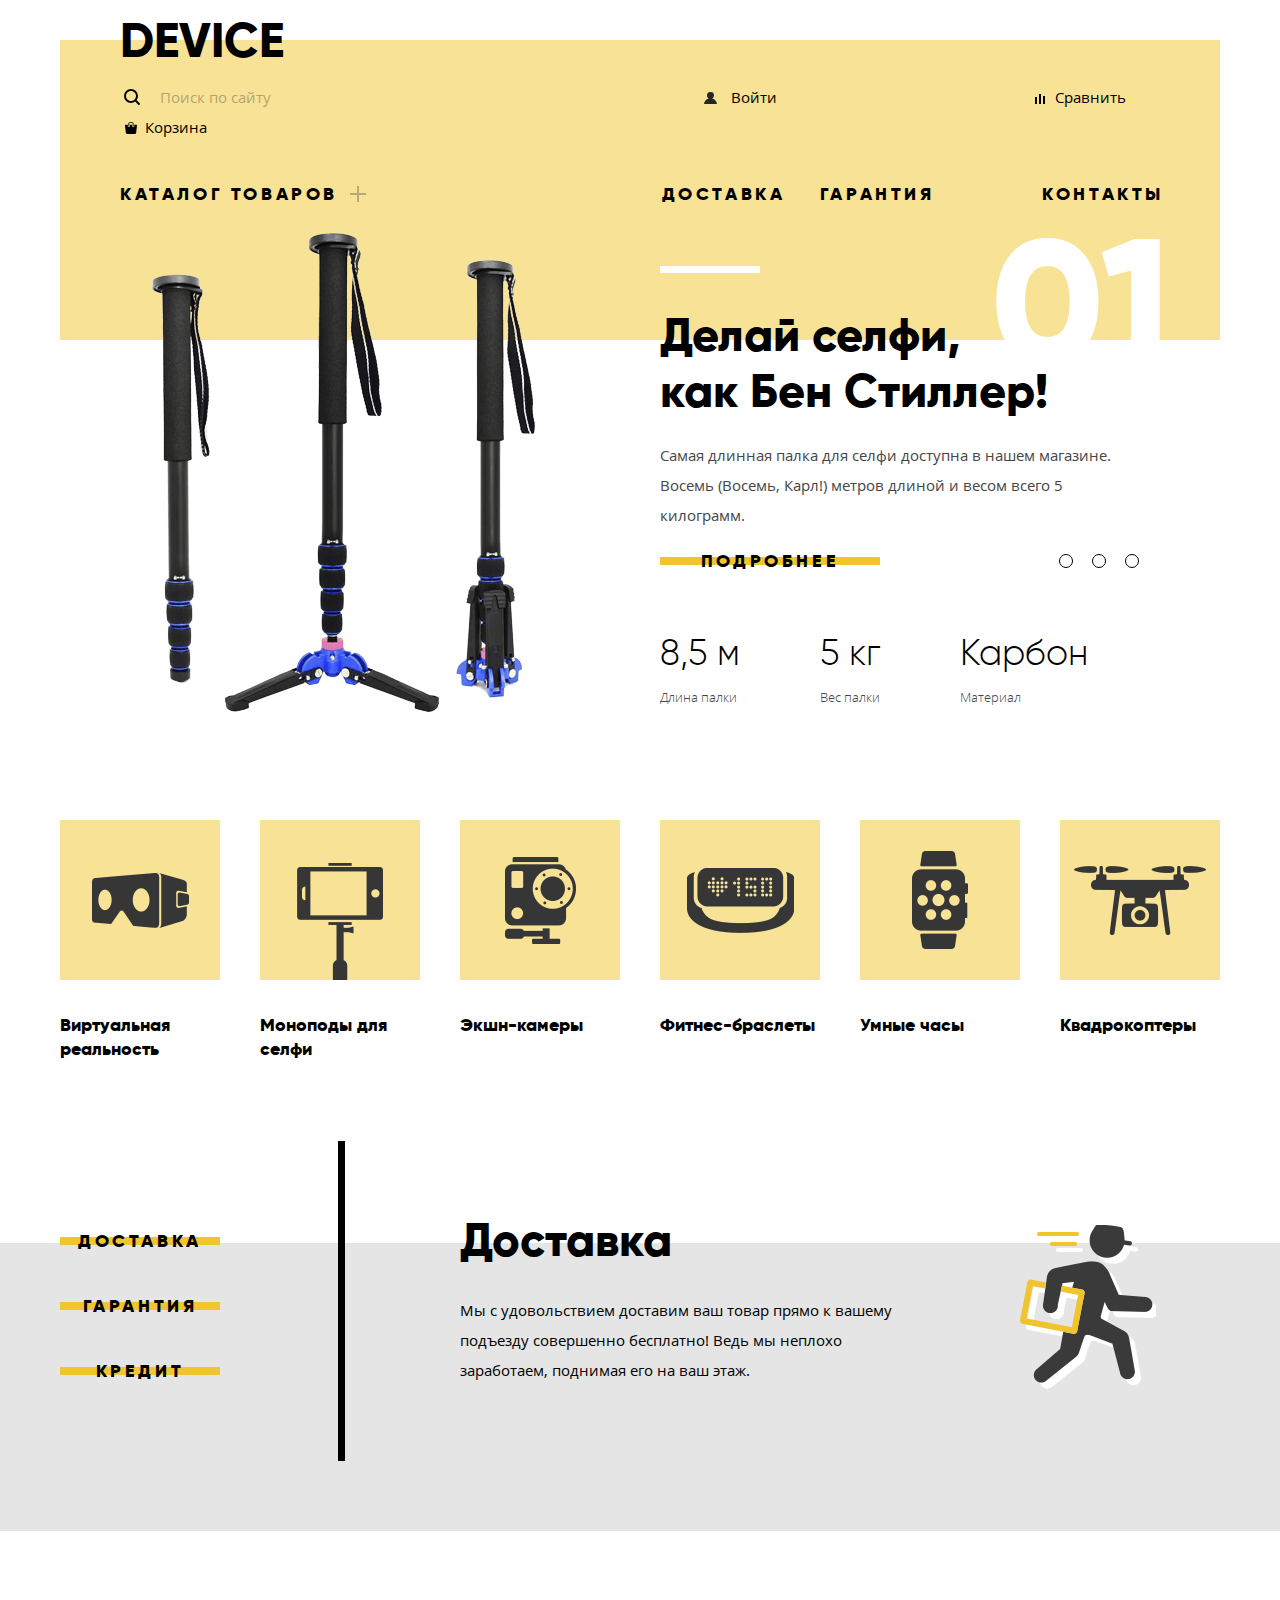
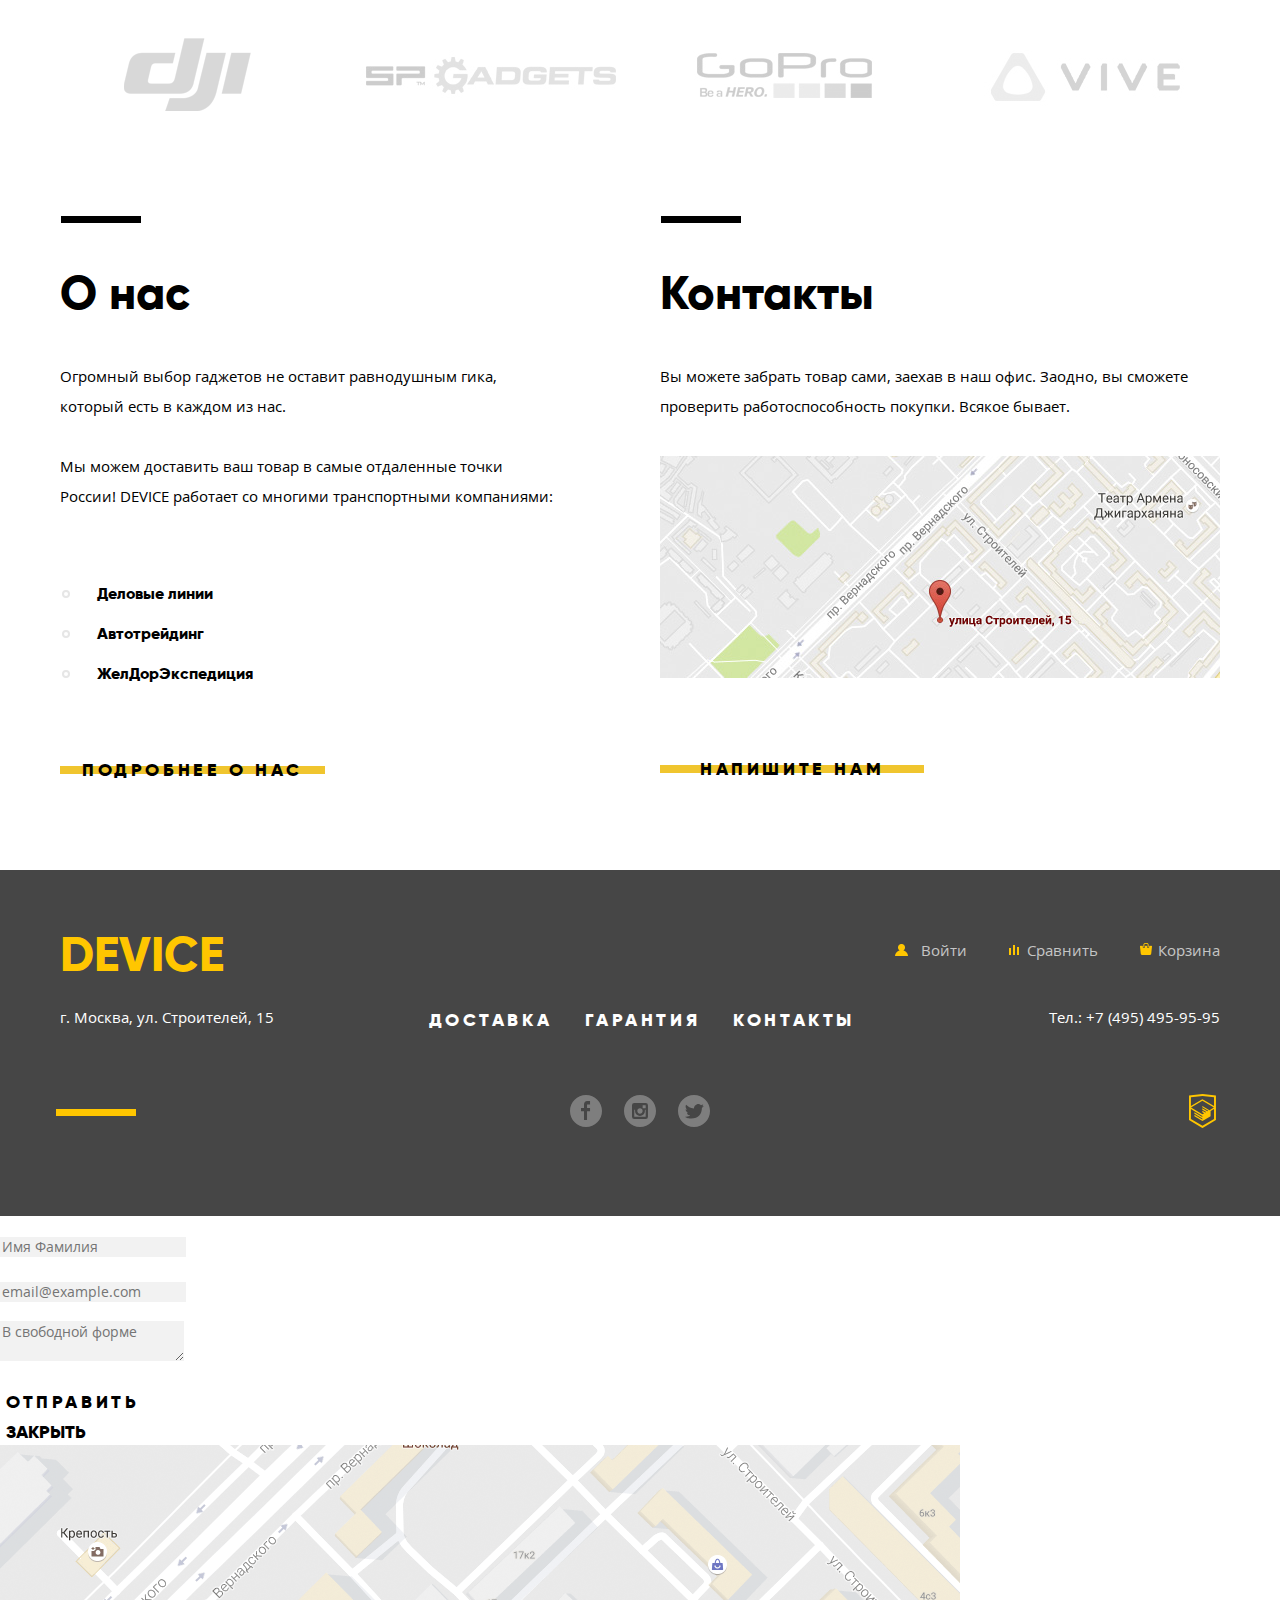
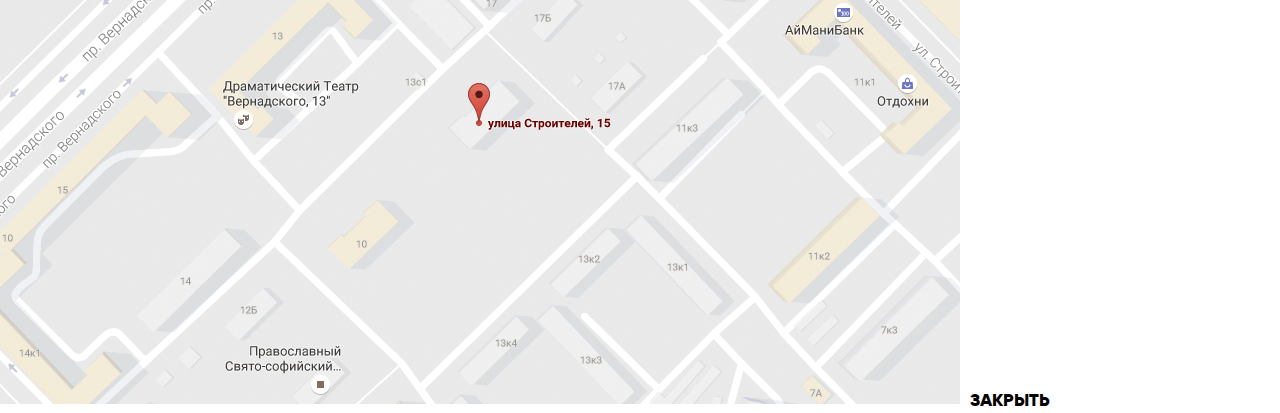
==== commit 6b2f36ae: "Декоративные элементы главной и каталога" ====
--- a/index.html
+++ b/index.html
@@ -32,7 +32,7 @@
 						<li><a href="catalog.html">Моноподы для селфи</a></li>
 						<li><a href="#">Умные часы</a></li>
 						<li><a href="#">Экшн-камеры</a></li>
-					</ul> --> 				
+					</ul>-->				
 				</li>
 			    <li class="delivery-link"><a href="#">Доставка</a></li>
 				<li class="guarantee-link"><a href="#">Гарантия</a></li>	
@@ -79,7 +79,7 @@
 		    </div>	
 
 
-		   <div class="slider-item">
+		   <!--<div class="slider-item">
 			    <div class="header-container">
 			        <img src="img/slider-2.png" width="345" height="485" alt="Фитнес-браслет">	
 			    </div>
@@ -120,7 +120,7 @@
 				        </li>
 			        </ul>
 			    </div> 			
-		    </div>
+		    </div>-->
         </section>
    	</header>
 	
@@ -137,7 +137,7 @@
 		    		<span>Виртуальная реальность</span></a>
 		    	</li>
 		    	<li><a href="catalog.html">
-		    		<div><img src="img/popular-2.png" width="86" height="117" alt="Моноподы для селфи"></div>
+		    		<div class="popular-list-item"><img src="img/popular-2.png" width="86" height="117" alt="Моноподы для селфи"></div>
 		    		<span>Моноподы для селфи</span></a>
 		    	</li>
 		    	<li><a href="#">
@@ -199,10 +199,11 @@
 		<section class="partners">
 			<h2 class="visually-hidden">Партнеры</h2>
 			<ul class="partners-list">
-				<li><a href="#"><img src="img/logo-1.png" width="260" height="100" alt="Партнер1"></a></li>
-				<li><a href="#"><img src="img/logo-2.png" width="260" height="100" alt="Партнер2"></a></li>
-				<li><a href="#"><img src="img/logo-3.png" width="260" height="100" alt="Партнер3"></a></li>
-				<li><a href="#"><img src="img/logo-4.png" width="260" height="100" alt="Партнер4"></a></li>
+				<li><a href="#"><img src="img/logo-1.1.png" width="260" height="100" alt="Партнер1">
+				</a></li>
+				<li><a href="#"><img src="img/logo-2.2.png" width="260" height="100" alt="Партнер2"></a></li>
+				<li><a href="#"><img src="img/logo-3.3.png" width="260" height="100" alt="Партнер3"></a></li>
+				<li><a href="#"><img src="img/logo-4.4.png" width="260" height="100" alt="Партнер4"></a></li>
 			</ul>			
 		</section>
 
@@ -239,26 +240,32 @@
 		    </div>
 
 		    <ul class="user-navigation-footer">	
-			    <li><a href="#">Войти</a></li>
-			    <li><a href="#">Сравнить</a></li>
-			    <li><a href="#">Корзина</a></li>
+			    <li class="footer-user-link"><a href="#">Войти</a></li>
+			    <li class="footer-compare-link"><a href="#">Сравнить</a></li>
+			    <li class="footer-cart-link"><a href="#">Корзина</a></li>
 			</ul>
         
     <div class=footer-columns>  
     	<div class="footer-item">
-		    <p>Москва, ул. Строителей, 15</p>	
+		    <p>г. Москва, ул. Строителей, 15</p>	
 		</div>
 				
-        <div class="social-container">		
+        <div class="social-container">	
 		    <ul class="footer-list">
 			    <li><a href="#">Доставка</a></li>
 			    <li><a href="#">Гарантия</a></li>
 			    <li><a href="#">Контакты</a></li>
 		    </ul>
 		    <ul class="social-button-list">
-			    <li><a class="social-button" href="#">Фейсбук</a></li>
-			    <li><a class="social-button" href="#">Инстаграм</a></li>
-			    <li><a class="social-button" href="#">Твиттер</a></li>
+			    <li><a class="social-button" href="#"><span class="visually-hidden">Фейсбук</span>
+			        <svg xmlns="http://www.w3.org/2000/svg" width="32" height="32" viewBox="0 0 32 32"><path fill="#FFF" d="M16 0C7.164 0 0 7.163 0 16s7.164 16 16 16c8.837 0 16-7.164 16-16S24.837 0 16 0zm4.062 9.455h-3.021v3.444h3.021v3.445h-3.021v8.61H14.02v-8.61H11v-3.445h3.021V9.455c0-1.902 1.353-3.445 3.021-3.445h3.021v3.445z"/></svg>
+			    </a></li>
+			    <li><a class="social-button" href="#"><span class="visually-hidden">Инстаграм</span>
+			        <svg xmlns="http://www.w3.org/2000/svg" width="32" height="32" viewBox="0 0 32 32"><g fill="#FFF"><path d="M20.916 16a4.938 4.938 0 1 1-9.877 0c0-.394.051-.773.138-1.14h-.897v6.838h11.396V14.86h-.897c.086.367.137.746.137 1.14z"/><path d="M15.978 18.659c1.466 0 2.659-1.193 2.659-2.659s-1.193-2.659-2.659-2.659c-1.466 0-2.659 1.193-2.659 2.659s1.192 2.659 2.659 2.659zM18.637 10.302h3.039v3.039h-3.039z"/><path d="M16 0C7.164 0 0 7.164 0 16c0 8.837 7.164 16 16 16 8.837 0 16-7.163 16-16 0-8.836-7.163-16-16-16zm7.955 21.698a2.285 2.285 0 0 1-2.279 2.279H10.279A2.285 2.285 0 0 1 8 21.698V10.302a2.286 2.286 0 0 1 2.279-2.279h11.396a2.286 2.286 0 0 1 2.279 2.279v11.396z"/></g></svg>
+			    </a></li>
+			    <li><a class="social-button" href="#"><span class="visually-hidden">Твиттер</span>
+			    	<svg xmlns="http://www.w3.org/2000/svg" width="32" height="32" viewBox="0 0 32 32"><path fill="#FFF" d="M16 0C7.164 0 0 7.164 0 16c0 8.837 7.164 16 16 16 8.837 0 16-7.163 16-16 0-8.836-7.163-16-16-16zm7.944 12.809c-.251 6.516-3.463 10.832-10.992 10.702h-.486c-.447 0-4.543-.443-5.344-1.823 2.479.19 4.247-.406 5.12-1.136-1.048-.289-2.923-.461-3.251-2.848.384.104.618.221 1.299.113-1.307-.824-2.758-1.519-2.679-3.643.311.317 1.164.518 1.46.457-.768-.233-2.149-3.244-.974-4.781 1.984 1.79 4.075 3.482 7.804 3.643.227-2.214 1.24-3.699 3.168-4.325 1.84-.479 3.255.26 3.901 1.138.737-.224 1.453-.466 2.193-.685-.004.833-.569 1.463-.935 1.709.747.165 1.423-.475 1.423-.475-.184.963-1.094 1.725-1.707 1.954z"/></svg>
+			    </a></li>
 		    </ul>
 	    </div>
 
@@ -266,7 +273,9 @@
 		    <div class="footer-item">
 		        <p>Тел.: +7 (495) 495-95-95</p>	
 		    </div>
-		    <a class="logo-academy" href="https://htmlacademy.ru/intensive/htmlcss"><img src="img/logo-html.png" width="27" height="35" alt="Академия"></a>
+		    <a class="logo-academy" href="https://htmlacademy.ru/intensive/htmlcss"><span class="visually-hidden">Академия</span>
+		    	<svg xmlns="http://www.w3.org/2000/svg" width="26.943" height="34.09" viewBox="0 0 26.943 34.09"><path fill="#FFC600" d="M13.62.017L13.472 0 0 1.412v24.661l13.473 8.017 13.43-7.99.042-.025V1.412L13.62.017zm11.399 12.11L13.495 5.334l-.001-.104-.087.05-.088-.056v.109L1.925 12.118V3.147l11.548-1.212L25.02 3.147v8.98zm-11.614-5.34L24.923 13.5l-4.479 2.64-7.093-4.221-.014 1.415 5.904 3.513-.86.507-5.03-2.992-.014 1.415 3.827 2.275-.782.523-3.031-1.787-.014 1.413 1.853 1.091-1.8 1.081-11.356-6.751 11.371-6.835zm-11.48 8.34l11.411 6.791.016 1.044-7.942-4.728-.015 1.416 7.979 4.795.018 1.076-7.973-4.74-.013 1.414 8.021 4.822.046.025 8.143-4.872-.011-5.177 3.415-2.036v10.021L13.472 31.85 1.925 24.979v-9.852z"/></svg>
+		    </a>
 		</div>
     </div>
 
--- a/css/style.css
+++ b/css/style.css
@@ -1,35 +1,35 @@
 @font-face {
   font-family: 'Gilroy';
-  src: url('../fonts/gilroyextrabold.woff2') format('woff2'), 
-       url('../fonts/gilroyextrabold.woff') format('woff'),
-       url('../fonts/gilroy/Gilroyextrabold.ttf') format('ttf');
+  src: url('../css/fonts/gilroyextrabold.woff2') format('woff2'), 
+       url('../css/fonts/gilroyextrabold.woff') format('woff'),
+       url('../css/fonts/Gilroyextrabold.ttf') format('ttf');
        font-weight: 800;
        font-style: normal;
    }
 
 @font-face {
   font-family: 'Gilroy';
-  src: url('../fonts/gilroylight.woff2') format('woff2'), 
-       url('../fonts/gilroylight.woff') format('woff'),
-       url('../fonts/gilroy/Gilroylight.ttf') format('ttf');
+  src: url('../css/fonts/gilroylight.woff2') format('woff2'), 
+       url('../css/fonts/gilroylight.woff') format('woff'),
+       url('../css/fonts/gilroy/Gilroylight.ttf') format('ttf');
        font-weight: 300;
        font-style: normal;
    }
 
 @font-face {
   font-family: 'Open-Sans';
-  src: url('../fonts/opensans.woff2') format('woff2'), 
-       url('../fonts/opensans.woff') format('woff'),
-       url('../fonts/OpenSans-Regular.ttf') format('ttf');
+  src: url('../css/fonts/opensans.woff2') format('woff2'), 
+       url('../css/fonts/opensans.woff') format('woff'),
+       url('../css/fonts/OpenSans-Regular.ttf') format('ttf');
        font-weight: 400;
        font-style: normal;
    }
 
  @font-face {
   font-family: 'Open-Sans';
-  src: url('../fonts/opensanslight.woff2') format('woff2'), 
-       url('../fonts/opensanslight.woff') format('woff'),
-       url('../fonts/OpenSans-Light.ttf') format('ttf');
+  src: url('../css/fonts/opensanslight.woff2') format('woff2'), 
+       url('../css/fonts/opensanslight.woff') format('woff'),
+       url('../css/fonts/OpenSans-Light.ttf') format('ttf');
        font-weight: 300;
        font-style: normal;
    }
@@ -64,15 +64,12 @@
    input[type="checkbox"].visually-hidden,
    input[type="radio"].visually-hidden {
     position: absolute;
-
     width: 1px;
     height: 1px;
     margin: -1px;
     border: 0;
     padding: 0;
-
     white-space: nowrap;
-
     clip-path: inset(100%);
     clip: rect(0 0 0 0);
     overflow: hidden;
@@ -89,9 +86,8 @@
    .main-navigation {
    	color: #000000;
    	background-color: #f7e296;
-   	height: 300px;
+   	min-height: 300px;
    	margin-top: 40px;
-
    	padding: 0 60px;
    	margin: 0;	
 	display: flex;
@@ -100,9 +96,9 @@
 
    .user-navigation {
 	margin: 0;
-	margin-top: -3px;
-	padding: 0;
-	padding-bottom: 36px;
+	margin-top: -6px;
+	padding: 0;
+	padding-bottom: 40px;
 	display: flex;
 	flex-wrap: wrap;
 	justify-content: space-between;
@@ -195,8 +191,8 @@
 
    .search-link::before {
    	position: absolute;
-   	top: 8px;
-   	left: 5px;
+   	top: 7px;
+   	left: 4px;
    	content: "";
    	width: 16px;
    	height: 16px;
@@ -214,8 +210,8 @@
 
    .user-link::before {
    	position: absolute;
-   	top: 8px;
-   	left: 1px;
+   	top: 10px;
+   	left: -2px;
    	content: "";
    	width: 13px;
    	height: 12px;
@@ -235,8 +231,8 @@
 
    .compare-link::before {
    	position: absolute;
-   	top: 10px;
-   	left: 4px;
+   	top: 12px;
+   	left: 5px;
    	content: "";
    	width: 10px;
    	height: 10px;
@@ -247,8 +243,8 @@
 
    .cart-link::before {
    	position: absolute;
-   	top: 8px;
-   	left: 2px;
+   	top: 10px;
+   	left: 5px;
    	content: "";
    	width: 12px;
    	height: 12px;
@@ -274,11 +270,11 @@
    }
 
    .user-link a {
-   	margin-right: 206px;
+   	margin-right: 211px;
    }
 
    .compare-link a {
-   	margin-right: 36px;
+   	margin-right: 34px;
    }
 
    .site-navigation {
@@ -431,7 +427,7 @@
    	height: 7px;
    	background: #ffffff;
    	position: absolute;
-   	top: -40px;
+   	top: -41px;
    	left: 0;
    }
 
@@ -445,7 +441,7 @@
    .header-container .button {
    	width: 140px;
     padding: 10px 40px;
-   	margin-top: 40px;
+   	margin-top: 9px;
    	background-image: linear-gradient(to bottom, #ffffff 40%, #f0c52e 40%, #f0c52e 60%, #ffffff 60%);
    	text-align: center;
    }
@@ -531,6 +527,10 @@
 	justify-content: space-between;	
    }
 
+   .popular-list-item img {
+   	margin-top: auto;
+   }
+
    .popular-list a {
    	font-family: 'Gilroy', Verdana, sans-serif;
    	font-size: 18px;
@@ -538,22 +538,30 @@
    	font-weight: 800;
    	color: #000000;
 
-   	display: block;
-   	text-align: center;
+   	display: block; 	
    	width: 160px;
+   }
+
+   .popular-list div:hover,
+   .popular-list div:focus {
+   	background-color: #f0c52e;
+   }
+
+   .popular-list img:active {
+   	opacity: 0.3;
    }
 
    .popular-list div {
    	width: 160px;
    	height: 160px;
    	background: #f7e296;
+   	padding: 0;
+   	margin: 0;
     margin-bottom: 33px;
-   }
-
-   .popular-list img {
-   	position: relative;
-   	top: 25%;
-   	left: 0;
+
+    display: flex;
+    justify-content: center;
+    align-items: center;        
    }
 
    .popular-list span {
@@ -566,8 +574,7 @@
    	background-color: #e5e5e5;
    	min-width: 1160px;        
     width: 100%; 
-    height: 288px;
-    
+    height: 288px;    
 	margin: 0;
 	padding: 0;
    }
@@ -582,7 +589,6 @@
 
    .services-button {
    	list-style: none;
-
    	width: 280px;
    	margin: 0;
    	margin-top: -22px;
@@ -620,6 +626,7 @@
    .services-button button:active {
    	width: 280px;
    	height: 40px;
+   	padding-right: 120px;
    	background: #000000;
    	color: #f7e184;
    }
@@ -682,7 +689,7 @@
    	flex-wrap: wrap;
    	justify-content: space-between;  
    }
-
+    
    .main-container {
 	width: 1160px;
 	padding: 0;
@@ -712,6 +719,18 @@
    .about-us h2,
    .contacts h2 {
    	padding-bottom: 5px;
+   	position: relative;
+   }
+
+   .about-us h2::before,
+   .contacts h2::before {
+   	content: "";
+   	position: absolute;
+   	top: -53px;
+   	left: 1px;
+   	width: 80px;
+   	height: 7px;
+   	background: #000000;
    }
 
    .contacts {   	
@@ -790,10 +809,39 @@
    .footer {
    	color: #ffffff;
    	background-color: #464646;
-   }
-
-   .logo-footer {
-   	color: #ffc600;
+
+   	min-width: 1160px;
+	width: 100%;
+	padding: 0;
+	padding-bottom: 65px;
+	margin: 0;
+	margin-top: 87px;
+   }
+
+   .footer-container {
+	width: 1160px;
+	margin: 0 auto;
+	padding: 14px 20px;
+   }
+
+   .footer-columns {
+	margin: 0 auto;
+	margin-top: 19px;
+	padding: 0;
+	display: flex;
+	justify-content: space-between;
+   }
+
+   .footer-item {
+   	padding-bottom: 47px;
+   }
+
+   .logo-footer a,
+   .logo-footer-catalog a {
+    color: #ffc600;
+    position: relative;
+    top: 70px;
+    left: 0;
    }
 
    .logo-footer a:hover,
@@ -809,6 +857,87 @@
    	list-style: none;
    }
 
+   .user-navigation-footer {
+	margin: 0;
+	padding: 0;
+	display: flex;
+	justify-content: flex-end;
+   }
+
+   .user-navigation-footer a {
+   	margin-left: 60px;
+   }
+
+   .footer-user-link,
+   .footer-compare-link,
+   .footer-cart-link {
+   	position: relative;
+   }
+
+   .footer-user-link::before {
+   	content: "";
+   	position: absolute;
+   	top: 12px;
+   	left: 34px;
+   	width: 13px;
+   	height: 12px;
+   	background-image: url("../img/user-1.png");
+   	background-repeat: no-repeat;
+   	background-position: 0 0;
+   }
+
+   .footer-compare-link::before {
+   	content: "";
+   	position: absolute;
+   	top: 13px;
+   	left: 42px;
+   	width: 10px;
+   	height: 10px;
+   	background-image: url("../img/compare-1.png");
+   	background-repeat: no-repeat;
+   	background-position: 0 0;
+   }
+
+   .footer-cart-link::before {
+   	content: "";
+   	position: absolute;
+   	top: 11px;
+   	left: 42px;
+   	width: 12px;
+   	height: 12px;
+   	background-image: url("../img/cart-1.png");
+   	background-repeat: no-repeat;
+   	background-position: 0 0;
+   }
+
+   .footer-user-link:hover::before,
+   .footer-user-link:focus::before,
+   .footer-compare-link:hover::before,
+   .footer-compare-link:focus::before,
+   .footer-cart-link:hover::before,
+   .footer-cart-link:focus::before {
+   	opacity: 0.6;
+   }
+
+   .footer-user-link:active::before,
+   .footer-compare-link:active::before,
+   .footer-cart-link:active::before {
+   	opacity: 0.3;
+   }
+
+   .social-container {
+	width: 440px;
+   }
+
+   .footer-list {
+   	padding: 0;
+   	padding-top: 18px;
+   	margin: 0 auto;
+   	margin-left: -13px;
+   	display: flex;
+	justify-content: flex-start;
+   }
+
    .footer-list a {
    	font-family: 'Gilroy', Verdana, sans-serif;
    	font-size: 18px;
@@ -816,19 +945,43 @@
    	font-weight: 800;
    	text-transform: uppercase;
    	color: #ffffff;
-   }
-
-   .social-button-list a {
-   	color: rgba(255, 255, 255, 0.3);
-   }
-
-   .social-button-list a:hover,
-   .social-button-list a:focus {
-   	color: rgba(255, 255, 255, 0.6);
-   }
-
-   .social-button-list a:active {
-   	color: rgba(255, 255, 255, 0.1);
+   	letter-spacing: 0.2em;
+
+   	padding-right: 33px;
+   }
+
+   .social-button-list {
+   	padding: 0;
+   	margin-top: 60px;
+   	margin-left: -30px;
+	display: flex;
+	justify-content: center;
+   }
+
+   .social-button-list {
+   	width: 140px;
+   	display: flex;
+   	flex-wrap: wrap;
+    justify-content: space-between;
+    margin: 0 auto;
+    margin-top: 60px;
+    padding: 0;
+    padding-right: 43px;
+   }
+
+   .social-button {
+   	width: 32px;
+   	height: 32px;
+    opacity: 0.3;
+   }
+
+   .social-button:hover,
+   .social-button:focus {
+   	opacity: 1;
+   }
+
+   .social-button:active {
+   	opacity: 0.1;
    }
 
    .footer-list a:hover,
@@ -858,17 +1011,32 @@
    	color: rgba(255, 255, 255, 0.3);
    }
 
-   a.logo-academy {
-   	color: #ffc600;
-   }
-
-   a.logo-academy:hover,
-   a.logo-academy:focus {
-   	color: rgba(255, 198, 0, 0.6);
-   }
-
-   a.logo-academy:active {
-   	color: rgba(255, 198, 0, 0.3);
+   .logo-academy {
+   	width: 27px;
+   	height: 35px;
+   	padding: 0;
+    padding-left: 140px;
+    margin: 0;
+    position: relative;
+   }
+
+   .logo-academy:hover,
+   .logo-academy:focus {
+   	opacity: 0.6;
+   }
+
+   .logo-academy:active {
+   	opacity: 0.3;
+   }
+
+   .logo-academy::after {
+   	content: "";
+   	position: absolute;
+   	top: -3px;
+   	right: 1080px;
+   	width: 80px;
+   	height: 7px;
+   	background: #ffc600;
    }
 
    .modal {
@@ -925,8 +1093,84 @@
    	color: rgba(0, 0, 0, 0.3);
    }
 
+   .catalog-navigation {
+   	min-height: 185px;
+   }
+
    .logo-catalog a {
    	color: #000000;
+   	margin-left: -2px;
+   }
+
+   .catalog-user-navigation {
+   	margin-top: -6px;
+   	padding: 0;
+   	display: flex;
+   	flex-wrap: wrap;
+   	justify-content: flex-start;
+   }
+
+   .catalog-user-link {
+   	margin-left: 24px;   	
+   	position: relative;
+   }
+
+   .catalog-user-link::before {
+   	content: "";
+   	position: absolute;
+   	top: 10px;
+   	left: -26px;
+   	width: 13px;
+   	height: 12px;
+   	background-image: url(../img/user.png); 
+   	background-repeat: no-repeat;
+   	background-position: 0 0;
+   }
+
+   .user-link-out {
+   	margin-left: 17px;
+   }
+
+   .user-link-out a {
+   	color: rgba(0, 0, 0, 0.3);
+   }
+
+   .catalog-compare-link {
+   	margin-left: 82px;
+   	position: relative;
+   }
+
+   .catalog-compare-link::before {
+   	content: "";
+   	position: absolute;
+   	top: 10px;
+   	left: -19px;
+   	width: 10px;
+   	height: 10px;
+   	background-image: url(../img/compare.png);
+   	background-position: 0 0;
+   	background-repeat: no-repeat;
+   }
+
+   .catalog-cart-link {
+   	margin-left: 67px;
+   	position: relative;
+   }
+
+   .catalog-cart-link::before {
+   	content: "";
+   	position: absolute;
+   	top: 8px;
+   	left: -23px;
+   	width: 12px;
+   	height: 12px;
+   	background-image: url(../img/cart.png);
+   	background-position: 0 0;
+   	background-repeat: no-repeat;
+   }
+
+   .catalog-site-navigation {
+   	padding-top: 38px;
    }
 
    .container {
@@ -939,10 +1183,54 @@
    	font-size: 47px;
    	line-height: 48px;
    	font-weight: 800;
+   	padding: 0;
+   	margin: 0;	
+	margin-top: -67px;	
+	margin-bottom: 25px;
+   }
+
+   .catalog-container {
+	width: 1100px;
+	margin: 0 auto;
+	padding: 0;
+	padding-left: 80px;
+	padding-right: 20px;
    }
 
    .breadcrumbs {
-   	list-style: none;
+	list-style: none;
+	margin: 0;
+	margin-top: -4px;
+	margin-bottom: 44px;
+	padding: 0;
+	display: flex;
+	flex-wrap: wrap;
+	justify-content: flex-start;
+   }
+
+   .breadcrumbs li {
+   	margin-right: 34px;
+   	position: relative;
+   }
+
+   .breadcrumbs li::after {
+   	content: "";
+   	position: absolute;
+   	top: 12px;
+   	right: -14px;
+   	width: 4px;
+   	height: 7px;
+   	background-image: url(../img/nav-arrow.png);
+   	background-position: 0 0;
+   	background-repeat: no-repeat;
+   }
+
+   .breadcrumbs li:last-child {
+   	margin-right: 0;
+   }
+
+   .breadcrumbs-current::after {
+   	display: none;
    }
 
    .breadcrumbs a,
@@ -959,8 +1247,29 @@
    	color: rgba(0, 0, 0, 0.1);
    }
 
+   .catalog-columns {
+	width: 1200px;
+	margin: 0 auto;
+	padding: 0;
+	display: flex;
+	justify-content: space-between;
+   }
+
    .aside {
-   	background-color: #efefef;
+   	background-color: #efefef;   	
+   }
+
+   .aside-container {
+	width: 200px;
+	padding: 0;
+	padding-right: 70px;
+	padding-left: 80px;
+   }
+
+   .aside-title {
+   	min-height: 70px;
+   	background: #dcdcdc;
+   	margin-bottom: 80px;
    }
 
    .aside h3 {
@@ -969,10 +1278,20 @@
    	line-height: 24px;
    	font-weight: 800;
    	text-transform: uppercase;
+   	letter-spacing: 0.2em;
+   	margin: 0;
+   	padding-top: 19px;
    }
 
    .filter fieldset {
    	border: none;
+   	margin: 0;
+   	padding: 0;
+   	margin-bottom: 40px;
+   }
+
+   .filter fieldset:nth-child(3) {
+   	margin-top: -8px;
    }
 
    .filter legend {
@@ -980,10 +1299,160 @@
    	font-size: 18px;
    	line-height: 24px;
    	font-weight: 800;
+   	padding: 0;
+   	position: relative;
+   }
+
+   .filter legend::before {
+   	content: "";
+   	position: absolute;
+   	top: -12px;
+   	left: 0;
+   	width: 200px;
+   	height: 2px;
+   	background: #000000;
+   }
+
+   .range-controls {
+   	width: 200px;
+   	padding-top: 7px;
+   	margin-top: 28px;
+   	margin-bottom: -6px;
+   	height: 15px;
+   	position: relative;
+   }
+
+   .range-controls .scale {
+   	background: #dbdbdb;
+   	height: 2px;
+   }
+
+   .range-controls .bar {
+   	width: 120px;
+   	height: 2px;
+   	background: #91c92f;
+   }
+
+   .range-controls .toggle {
+   	padding: 0;
+   	margin: 0;
+   	border: none;
+   	position: absolute;
+   	top: -4px;
+   	left: 1px;
+   	width: 20px;
+   	height: 22px;
+   	background-image: url(../img/svg-device/filter-button.svg);
+   	background-repeat: no-repeat;
+   	background-color: #eeeeee;
+   }
+
+   .range-controls .toggle:hover {
+   	cursor: pointer;
+   }
+
+   .range-controls .toggle:active {
+   	width: 22px;
+   	height: 24px;
+   	background-image: url(../img/svg-device/filter-button.svg);
+   	background-repeat: no-repeat;
+   }
+
+   .range-controls .toggle-min {
+   	left: -5px;
+   }
+
+   .range-controls .toggle-max {
+   	left: 108px;
+   }
+
+   .price-controls {
+   	font-size: 0;
+   }
+
+   .price-controls label {
+   	display: inline-block;
+   	font-family: 'Gilroy', Arial, sans-serif;
+   	font-size: 14px;
+   	line-height: 24px;
+   	font-weight: 300;
+   	width: 50%;
+   	color: rgba(0, 0, 0, 0.2);
+   }
+
+   .price-controls input {
+   	font-family: 'Gilroy', Arial, sans-serif;
+   	font-size: 14px;
+   	line-height: 24px;
+   	font-weight: 300;
+   	color: rgba(0, 0, 0, 0.2);
+   	width: 70px;
+   	padding: 0;
+   	text-align: left;
+    background: #eeeeee;
+    border: none;
    }
 
    .filter ul {
    	list-style: none;
+   	padding: 0;
+   	padding-top: 8px;
+   }
+
+   .filter-option {
+   	padding: 0;
+   	margin-bottom: 10px;
+   	padding-left: 39px;
+   }
+
+   .filter-option label {
+    position: relative;
+    display: block;
+    user-select: none;
+   }
+
+   .filter-input-checkbox + label::before {
+   	content: "";
+   	position: absolute;
+   	left: -41px;
+   	top: 2px;
+   	width: 23px;
+   	height: 23px;
+   	background-image: url(../img/svg-device/checkbox-off.svg);
+   	background-repeat: no-repeat;
+   }
+
+   .filter-input-checkbox:checked + label::after {
+    content: "";
+    position: absolute;
+    top: 2px;
+    left: -41px;
+    width: 27px;
+    height: 23px;  
+    background-image: url(../img/svg-device/checkbox-on.svg);
+    background-repeat: no-repeat;
+   }
+
+   .filter-input-radio + label::before {
+    content: "";
+    position: absolute;
+    top: 2px;
+    left: -41px;
+    width: 25px;
+    height: 25px;  
+    background-image: url(../img/svg-device/radio-off.svg);
+    background-repeat: no-repeat;
+   }
+
+   .filter-input-radio:checked + label::after {
+    content: "";
+    position: absolute;
+    top: 2px;
+    left: -41px;
+    width: 25px;
+    height: 25px;
+    background-image: url(../img/svg-device/radio-on.svg);
+    background-repeat: no-repeat;
    }
 
    .filter label {
@@ -1003,24 +1472,51 @@
     color: #b3b3b3;
    }
 
-   .filter button {
+   .filter .button-filter {
    	font-family: 'Gilroy', Verdana, sans-serif;
    	font-size: 18px;
    	line-height: 24px;
    	font-weight: 800;
    	text-transform: uppercase;
-
+   	vertical-align: middle;
+   	border: none;
+   	margin-top: -29px;
+   	padding: 10px 40px;
+   	background-image: linear-gradient(to bottom, #efefef 40%, #f0c52e 40%, #f0c52e 60%, #efefef 60%);
    	text-align: center;
-   	vertical-align: middle;
-   	background-color: #efefef;
-   	border: none;
+   	color: #000000;
+   }
+
+   .filter .button-filter:hover,
+   .filter .button-filter:focus {
+   	background: #f0c52e;
+   }
+
+   .filter .button-filter:active {
+   	background: rgba(240, 197, 46, 0.3)
+   	color: rgba(0, 0, 0, 0.3);
+   }
+
+   .assortment-container {
+	margin: 0;
+	padding: 0;
+	padding-right: 20px;
+	width: 830px;
    }
 
    .assortment {
+   	min-height: 70px;
    	font-size: 14px;
    	line-height: 18px;
    	font-weight: 400;
    	color: rgba(0, 0, 0, 0.3);
+   	background: #ebebeb;
+   	display: flex;
+   	flex-wrap: wrap;
+	justify-content: flex-start;
+	margin: 0;
+	padding: 0;
+	margin-bottom: 70px;
    }
 
    .assortment h3 {
@@ -1029,7 +1525,12 @@
    	line-height: 24px;
    	font-weight: 800;
    	text-transform: uppercase;
-   	color: #000000;
+   	letter-spacing: 0.2em;
+   	color: #000000;
+   	padding: 0;
+   	padding-left: 71px;
+   	margin: 0;
+   	margin-top: 23px;
    }
 
    .assortment-list,
@@ -1037,24 +1538,69 @@
    	list-style: none;
    }
 
-   .assortment-list a,
-   .assortment-switches a {
+   .assortment-list {
+   	padding: 0;
+   	margin: 0;
+   	margin-top: 23px;
+   	display: flex;
+	justify-content: flex-start;
+   }
+
+   .assortment-current {
+   	margin-left: 55px;
+   }
+
+   .assortment-item {
+   	margin-left: 31px;
+   }
+
+   .assortment-switches {
+   	padding: 0;
+   	margin: 0;
+   	margin-left: auto;
+	display: flex;
+	justify-content: flex-end;
+	align-items: center;
+   }
+
+   .assortment-switches li {
+   	margin-left: 20px;
+   }
+
+   .assortment-list a {
    	color: rgba(0, 0, 0, 0.3);
    }
 
-   .assortment-list a:hover,
-   .assortment-switches a:hover {
+   .assortment-list a:hover {
    	color: rgba(0, 0, 0, 0.6);
    }
 
    .assortment-list a:active,
-   .assortment-switches a:active,
-   .assortment-current a {
-   	color: #000000;
+   .assortment-current a,
+   .assortment-current a:hover {
+   	color: #000000;
+   }
+
+   .assortment-switches path {
+   	opacity: 0.2;
+   }
+
+   .assortment-switches path:hover,
+   .assortment-switches path:focus {
+   	opacity: 0.4;
+   }
+
+   .assortment-switches path:active,
+   .current path {
+   	opacity: 1;
    }
 
    .catalog-list {
    	list-style: none;
+	margin: 0;
+	padding: 0;
+	display: flex;
+	flex-wrap: wrap;
    }
 
    .catalog-list h1 {
@@ -1062,6 +1608,28 @@
    	font-size: 18px;
    	line-height: 24px;
    	font-weight: 800;
+   	margin: 0;
+   }
+
+   .catalog-list-item {
+	width: 360px;
+	min-height: 460px;
+	margin-left: 40px;
+	margin-bottom: 35px;
+   }
+
+   .catalog-item-title {
+   	margin-top: 20px;
+   	display: flex;
+   	justify-content: space-between;
+   }
+
+   .catalog-list-item:nth-child(2n+1) {
+	margin-left: 70px;
+   }
+
+   .catalog-list-item:nth-child(2n) {
+	margin-right: 0px;
    }
 
    .catalog-list-item a {
@@ -1108,17 +1676,36 @@
    .pagination-list {
    	list-style: none;
    	background-color: #ebebeb;
-
    	font-family: 'Gilroy', Verdana, sans-serif;
    	font-size: 16px;
    	line-height: 24px;
    	font-weight: 800;
    	text-transform: uppercase;
+   	letter-spacing: 0.2em;
+   	padding: 25px 30px;	
+	margin-top: -12px;
+	margin-bottom: 40px;
+	width: 700px;
+	min-height: 18px;
+	margin-left: 70px;
+	display: flex;
+	justify-content: space-between;
    }
 
    .pagination-item-button a,
    .pagination-item-current a {
    	color: #000000;
+   }
+
+   .pagination-item-list {
+   	list-style: none;
+   	margin: 0;
+   	margin-left: 10px;
+   	padding: 0;
+   	min-width: 90px;
+   	display: flex;
+   	flex-wrap: wrap;
+   	justify-content: space-between;
    }
 
    .pagination-item a {
@@ -1134,7 +1721,12 @@
    	color: #000000;
    }
 
+   .footer-catalog {
+   	margin-top: 34px;
+   }
+
    .logo-footer-catalog a {
+   	margin-top: 60px;
    	color: #ffc600;
    }
 
@@ -1147,169 +1739,27 @@
    	color: rgba(255, 198, 0, 0.3);
    }
 
-/*Сеточные стили*/
-
-.footer {
-	min-width: 1160px;
-	width: 100%;
-	padding: 0;
-	margin: 0;
-	margin-top: 82px;
-}
-
-.footer-container {
-	width: 1160px;
-	margin: 0 auto;
-	padding: 65px 20px;
-}
-
-.footer-columns {
-	margin: 0 auto;
-	padding: 0;
-	display: flex;
-	justify-content: space-between;
-}
-
-.social-container {
-	width: 440px;
-}
-
-.footer-list {
-	display: flex;
-	justify-content: space-between;
-}
-
-.social-button-list {
-	display: flex;
-	justify-content: center;
-}
-
-.user-navigation-footer {
-	margin: 0;
-	padding: 0;
-	display: flex;
-	justify-content: flex-end;
-}
-
-.catalog-header {
-	margin-bottom: 38px;
-}
-
-.catalog-container {
-	width: 1100px;
-	margin: 0 auto;
-	padding: 0;
-	padding-left: 80px;
-	padding-right: 20px;
-}
-
-.catalog-container h1 {
-	margin: 0;	
-	padding: 0;	
-	margin-bottom: 25px;
-}
-
-.breadcrumbs {
-	margin: 0;
-	margin-bottom: 50px;
-	padding: 0;
-	display: flex;
-	justify-content: flex-start;
-}
-
-.catalog-columns {
-	width: 1200px;
-	margin: 0 auto;
-	padding: 0;
-	display: flex;
-	justify-content: space-between;
-}
-
-.aside {
-	margin: 0;
-	margin-right: auto;
-	padding: 0;
-	
-}
-
-.aside-container {
-	width: 200px;
-	width: 100%;
-	padding: 0;
-	padding-right: 70px;
-	padding-left: 80px;
-}
-
-.assortment-container {
-	margin: 0;
-	padding: 0;
-	padding-right: 20px;
-	width: 830px;
-}
-
-.assortment {
-	display: flex;
-	justify-content: flex-start;
-}
-
-.assortment-list {
-	display: flex;
-	justify-content: flex-start;
-}
-
-.assortment-switches {
-	display: flex;
-	justify-content: flex-end;
-}
-
-.catalog-list-item {
-	width: 360px;
-	min-height: 460px;
-	margin-left: 40px;
-	margin-bottom: 47px;
-}
-
-.catalog-list-item:nth-child(2n+1) {
-	margin-left: 70px;
-}
-
-.catalog-list-item:nth-child(2n) {
-	margin-right: 0px;
-}
-
-.catalog-list {
-	margin: 0;
-	padding: 0;
-	display: flex;
-	flex-wrap: wrap;
-	margin-bottom: 40px;
-}
-
-.pagination-list {
-	padding: 0;
-	margin: 0;
-	width: 760px;
-	margin-left: 70px;
-	display: flex;
-	justify-content: space-between;
-}
-
-
-
-
-
-
-
-
-
-
-
-
+   .user-navigation-footer-out {
+   	margin: 0;
+   }
    
 
 
 
 
+
+
+
+
+
+
+
+
+   
+
+
+
+
  
 
 
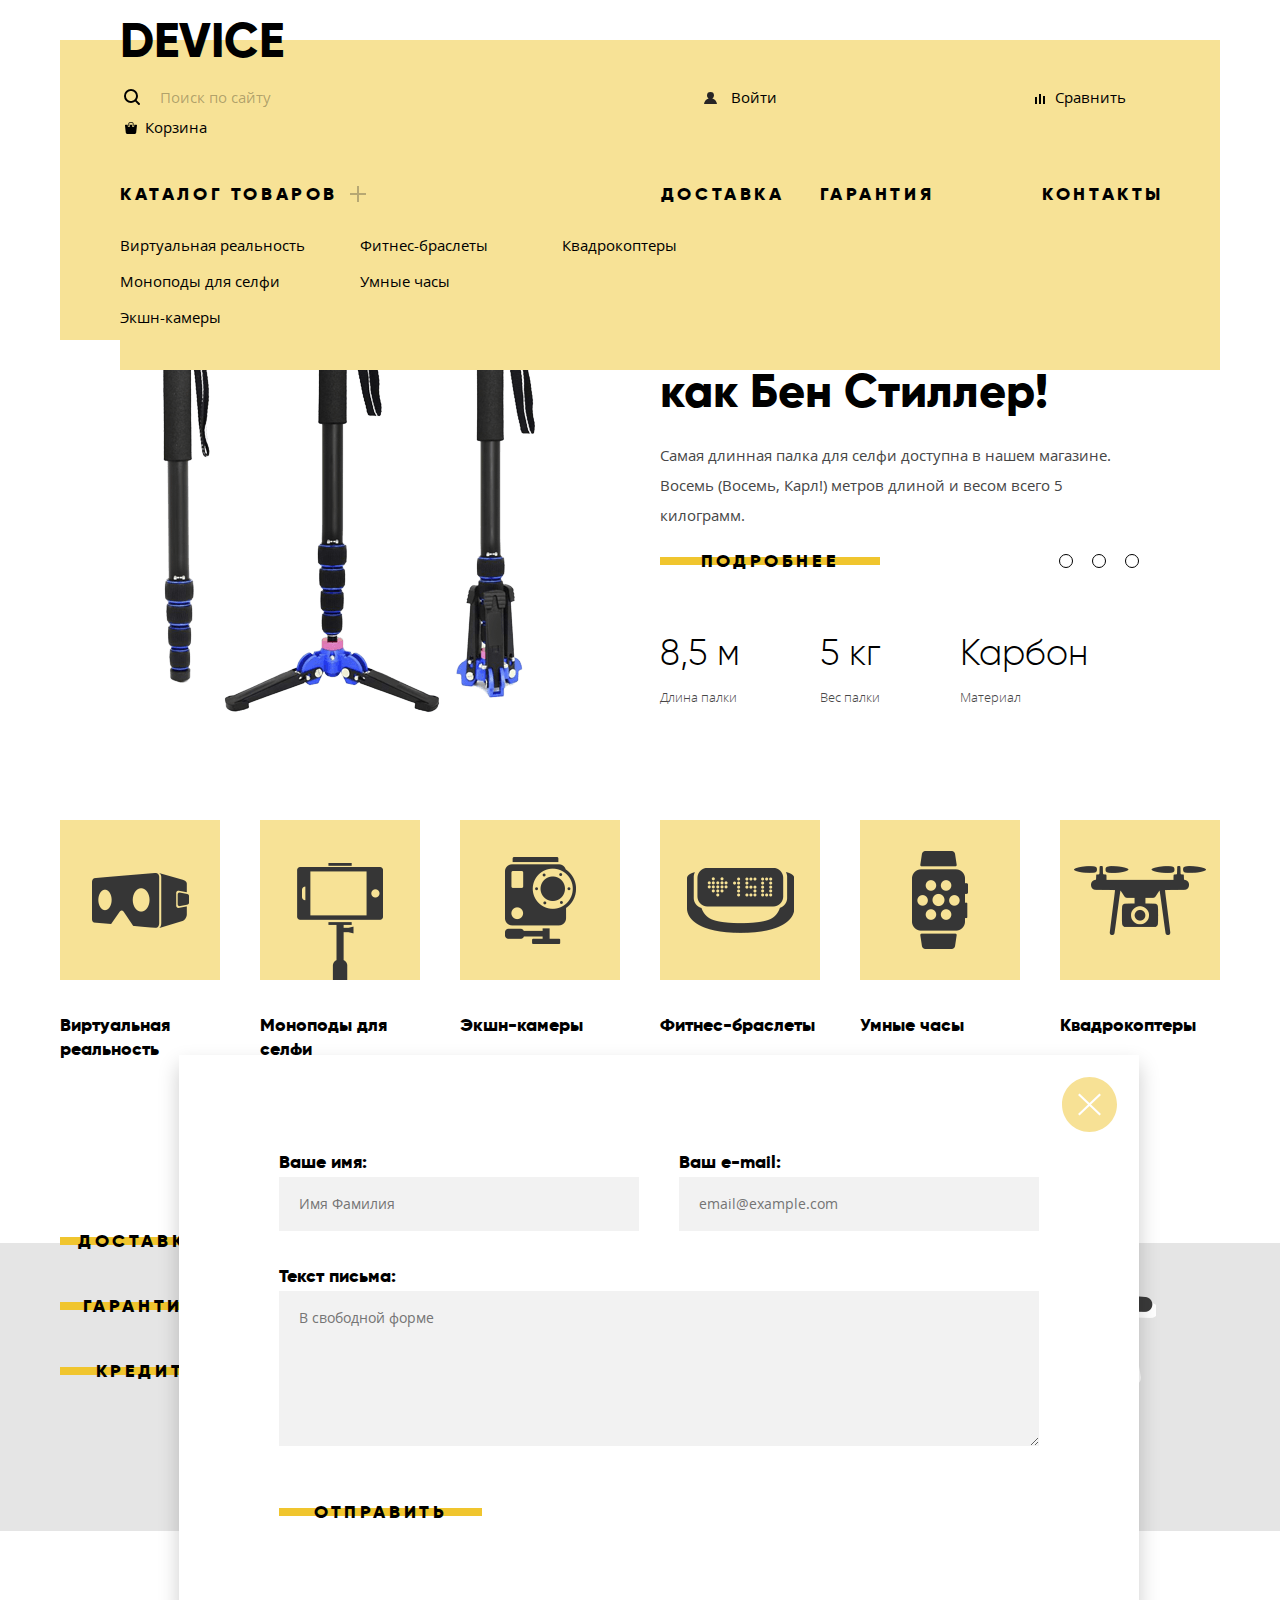
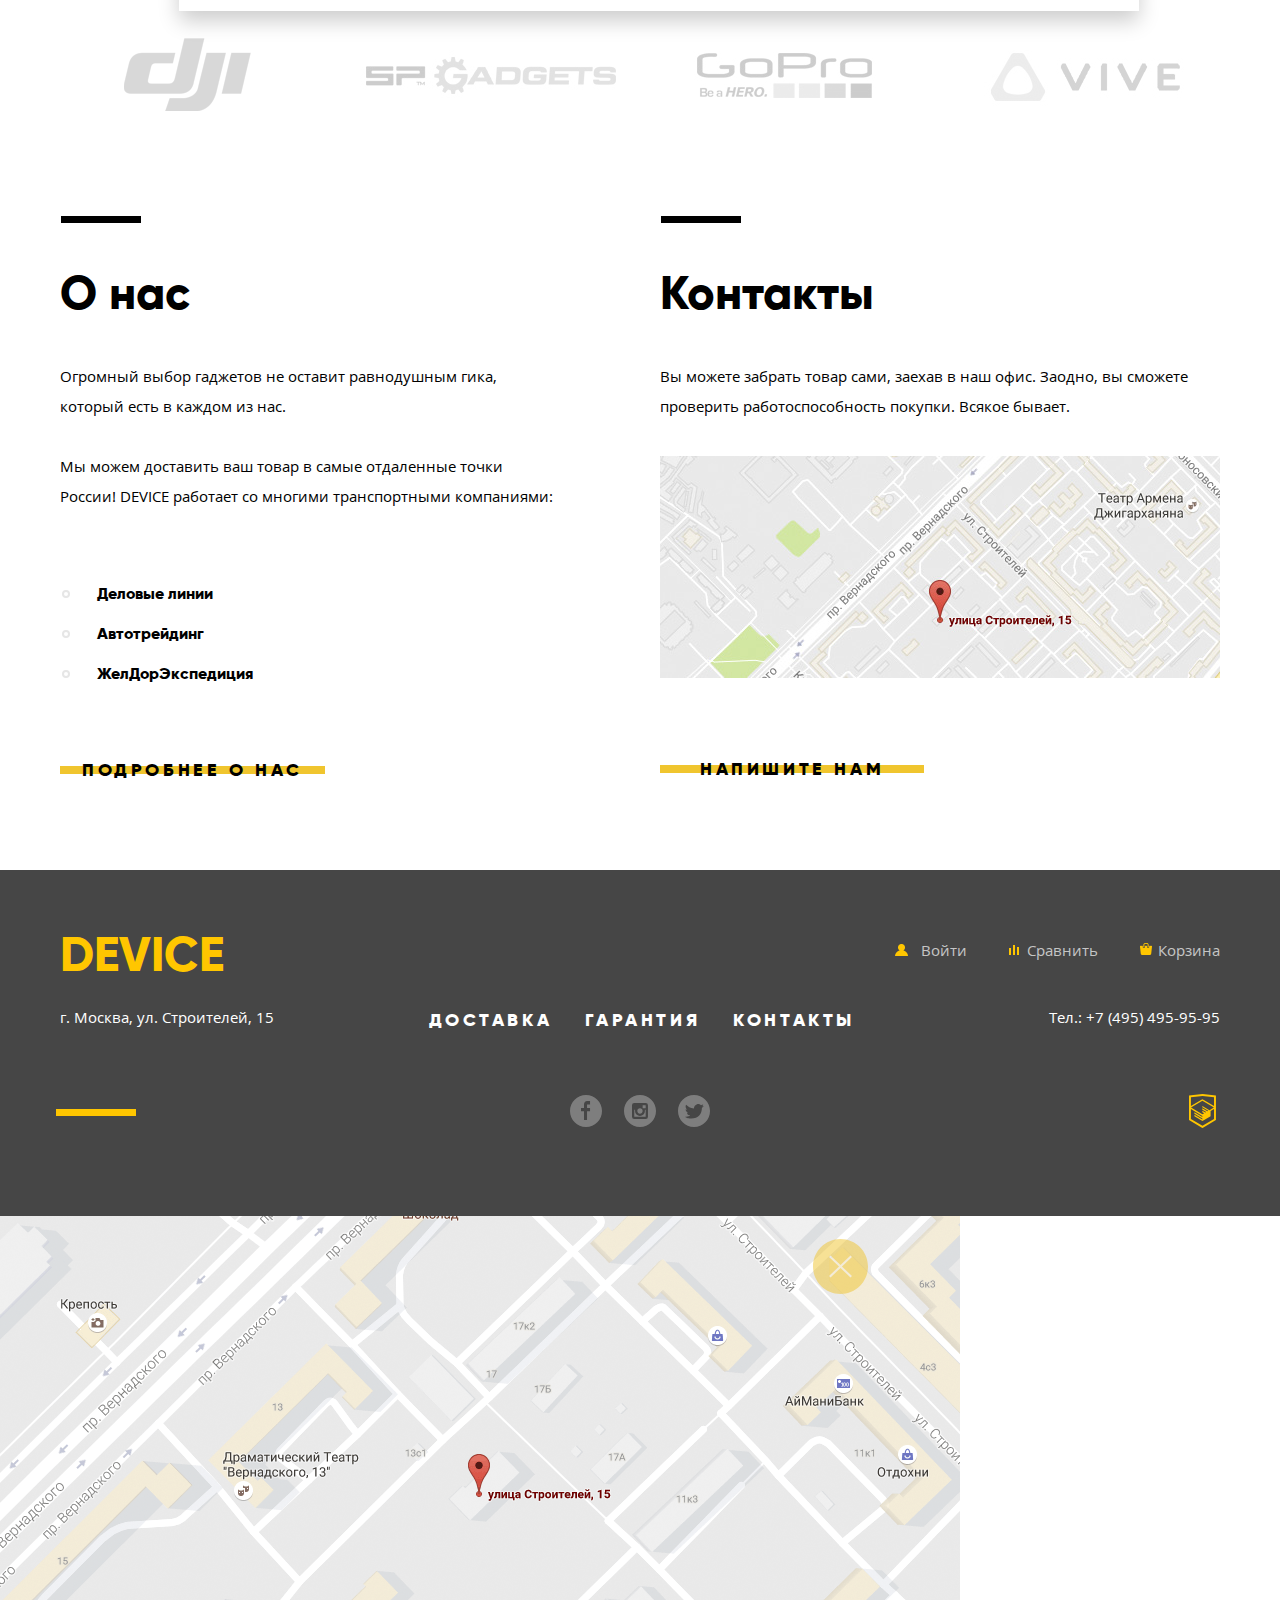
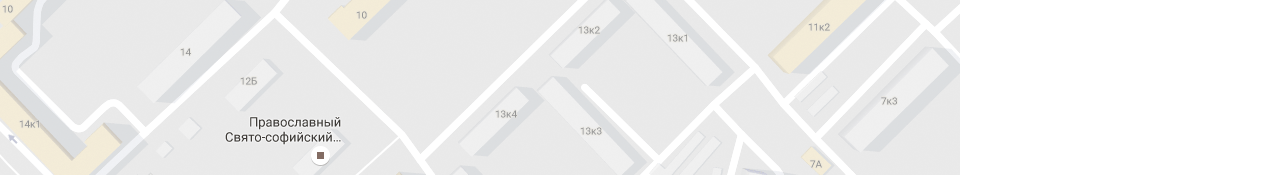
==== commit 0ef5db5c: "Завершение" ====
--- a/index.html
+++ b/index.html
@@ -25,14 +25,19 @@
 
 			<ul class="site-navigation">
 			    <li class="catalog-link"><a href="catalog.html">Каталог товаров</a>
-					<!--<ul class="catalog-menu-navigation">
-						<li><a href="#">Виртуальная реальность</a>
-						<li><a href="#">Фитнес-браслеты</a></li>
-						<li><a href="#">Квадрокоптеры</a></li>
-						<li><a href="catalog.html">Моноподы для селфи</a></li>
-						<li><a href="#">Умные часы</a></li>
-						<li><a href="#">Экшн-камеры</a></li>
-					</ul>-->				
+					<ul class="catalog-menu-navigation">
+						<li class="catalog-menu-list-one"><a href="#">Виртуальная реальность</a>
+							<ul>
+								<li><a href="catalog.html">Моноподы для селфи</a></li>
+								<li><a href="#">Экшн-камеры</a></li>				
+							</ul> 
+						<li class="catalog-menu-list-two"><a href="#">Фитнес-браслеты</a>
+		                        <ul>
+								    <li><a href="#">Умные часы</a></li>
+							    </ul>
+						</li>
+						<li class="catalog-menu-list-three"><a href="#">Квадрокоптеры</a></li>
+					</ul>				
 				</li>
 			    <li class="delivery-link"><a href="#">Доставка</a></li>
 				<li class="guarantee-link"><a href="#">Гарантия</a></li>	
@@ -286,28 +291,30 @@
 	<section class="modal modal-send">
 		<h2 class="visually-hidden">Форма обратной связи</h2>
 		<form class="modal-form-send" action="https://echo.htmlacademy.ru" method="post">
+			<div class="modal-data">
 			<p class="modal-item">
-				<label class="visually-hidden" for="modal-item-name">Ваше имя:</label>
+				<label class="modal-item-name" for="modal-item-name">Ваше имя:</label>
 			    <input id="modal-item-name" type="text" name="name" placeholder="Имя Фамилия">
 		    </p>
 		    <p class="modal-item">
-		    	<label class="visually-hidden" for="modal-item-email">Ваш e-mail:</label>
+		    	<label class="modal-item-email" for="modal-item-email">Ваш e-mail:</label>
 			    <input id="modal-item-email" type="email" name="email" placeholder="email@example.com">
 		    </p>
+		    </div>
 		    <p class="modal-item">
-		    	<label class="visually-hidden" for="modal-item-letter-text">Текст письма:</label>
+		    	<label class="modal-item-letter-text" for="modal-item-letter-text">Текст письма:</label>
 			    <textarea id="modal-item-letter-text" name="letter-text" placeholder="В свободной форме"></textarea>
 		    </p>
 		    <button class="button" type="submit">Отправить</button>
 		</form>
-		<button class="modal-close" type="button">Закрыть</button>
+		<button class="modal-close" type="button"><span class="visually-hidden">Закрыть</span></button>
 	</section>
 
 
 	<section class="modal modal-map">
       <h2 class="visually-hidden">Как добраться</h2>
           <img src="img/map-big.png" width="960" height="559" alt="Наш адрес Санкт-Петербург, улица Строителей, 15">
-      <button class="modal-close" type="button">Закрыть</button>
+      <button class="modal-close" type="button"><span class="visually-hidden">Закрыть</span></button>
     </section>
 
 
--- a/css/style.css
+++ b/css/style.css
@@ -147,10 +147,8 @@
    	line-height: 48px;
    	font-weight: 800;
    	text-transform: uppercase;
-
-   	padding: 0;
-   	margin: 0;
-
+   	padding: 0;
+   	margin: 0;
    	position: relative;
    	top: -23px;
    	left: 0;
@@ -161,7 +159,6 @@
    	font-size: 18px;
    	line-height: 24px;
    	font-weight: 800;
-
    	vertical-align: middle;
    	color: #000000;
    	text-transform: uppercase;
@@ -296,6 +293,37 @@
    	letter-spacing: 0.2em;
    }
 
+   .catalog-menu-navigation {
+   	/*visibility: hidden;*/
+   	position: absolute;
+   	top: 40px;
+   	left: 0;
+   	padding: 0;
+   	padding-top: 5px;
+   	padding-bottom: 43px;
+   	margin: 0;
+   	width: 1100px;
+   	height: 100px;
+   	display: flex;
+   	justify-content: flex-start;
+   	background-color: #f7e296;
+   	z-index: 10;
+   }
+
+   .catalog-menu-list-one ul,
+   .catalog-menu-list-two ul {
+   	list-style: none;
+   	padding: 0;
+   }
+
+   .catalog-menu-list-two {
+   	margin-left: -10px;
+   }
+
+   .catalog-menu-list-three {
+   	margin-left: 9px;
+   }
+
    .catalog-menu-navigation a {
    	font-family: 'Open-Sans', Arial, sans-serif;
    	font-size: 15px;
@@ -324,11 +352,12 @@
    }
 
    .catalog-link a {
-   	margin-right: 286px;
+   	margin-right: 65px;
    }
 
    .delivery-link a {
    	margin-right: 27px;
+   	margin-left: 220px;
    }
 
    .guarantee-link a {
@@ -368,7 +397,6 @@
    	position: absolute;
    	top: 3px;
    	left: -30px;
-
    	width: 4px;
    	height: 4px;
    	border: 1px solid #000000;
@@ -400,7 +428,6 @@
    	line-height: 179.2px;
    	font-weight: 800;
    	color: #ffffff;
-
    	padding: 0;
    	margin: 0;
    	margin-top: -16px;
@@ -415,7 +442,6 @@
    	line-height: 56px;
    	font-weight: 800;
     color: #000000;
-
     padding: 0;
     margin-top: -85px;
     position: relative;
@@ -468,8 +494,7 @@
    	margin: 0;
    	margin-top: 56px;
    	padding: 0;
-   	list-style: none;
-   	
+   	list-style: none;   	
    	display: flex;
    	justify-content: flex-start;
    }
@@ -522,7 +547,6 @@
    	margin: 0;
    	padding: 0;
     list-style: none;
-
 	display: flex;
 	justify-content: space-between;	
    }
@@ -537,7 +561,6 @@
    	line-height: 24px;
    	font-weight: 800;
    	color: #000000;
-
    	display: block; 	
    	width: 160px;
    }
@@ -558,7 +581,6 @@
    	padding: 0;
    	margin: 0;
     margin-bottom: 33px;
-
     display: flex;
     justify-content: center;
     align-items: center;        
@@ -1042,6 +1064,8 @@
    .modal {
    	color: #000000;
    	background-color: #ffffff;
+   	position: relative;
+   	background-position: 0 0;
    }
 
    .modal label {
@@ -1050,6 +1074,64 @@
    	line-height: 24px;
    	font-weight: 800;
    	color: #000000;
+   }
+
+   .modal-send {
+   	width: 760px;
+   	padding: 77px 100px;
+   	position: absolute;
+   	top: 1055px;
+   	left: 25%;
+   	margin-left: -141px;
+   	box-shadow: 0 10px 20px rgba(4, 6, 6, 0.2);
+   }
+
+   .modal-close {
+   	font-size: 0;
+   	width: 55px;
+   	height: 55px;
+   	border: 0;
+   	background-image: url(../img/svg-device/modal-close.svg); 
+   	opacity: 0.5;
+   	background-color: transparent;
+   }
+
+   .modal-send .modal-close {
+   	position: absolute;
+   	top: 22px;
+   	right: 22px;
+   }
+
+   .modal-map .modal-close {
+   	position: absolute;
+   	top: 23px;
+   	right: 412px;
+   }
+
+   .modal-form-send {
+   	width: 760px;
+   }
+
+   .modal-item input {
+   	width: 360px;
+   	padding: 18px 20px;
+   }
+
+   .modal-item textarea {
+   	width: 760px;
+   	min-height: 155px;
+   	padding: 18px 20px;
+   }
+
+   .modal-data {
+   	margin: 0;
+   	padding: 0;
+   	display: flex;
+   	justify-content: space-between;
+   }
+
+   .modal-data .modal-item:nth-child(2) {
+   	margin-left: 40px;
    }
 
    .modal-form-send input[type="text"],
@@ -1062,6 +1144,8 @@
    	color: rgba(70, 70, 70, 0.4);
    	background-color: #f2f2f2;
    	border: none;
+   	box-sizing: border-box;
+   	margin: 0;
    }
 
    .modal-form-send input:hover,
@@ -1075,18 +1159,19 @@
    	border: 3px solid #f7e296;
    }
 
-   .modal button {
+   .modal .button {
    	font-family: 'Gilroy', Verdana, sans-serif;
    	font-size: 18px;
    	line-height: 24px;
    	font-weight: 800;
-
    	text-align: center;
    	vertical-align: middle;
    	color: #000000;
-   	background-color: #ffffff;
    	text-transform: uppercase;
    	border: none;
+   	padding: 10px 35px;
+   	margin-top: 20px;
+   	background-image: linear-gradient(to bottom, #ffffff 40%, #f0c52e 40%, #f0c52e 60%, #ffffff 60%);
    }
 
    .modal button:active {
@@ -1111,7 +1196,7 @@
    }
 
    .catalog-user-link {
-   	margin-left: 24px;   	
+   	margin-left: 23px;   	
    	position: relative;
    }
 
@@ -1127,6 +1212,24 @@
    	background-position: 0 0;
    }
 
+   .catalog-user-link:hover::before,
+   .catalog-user-link:focus::before {
+   	opacity: 0.6;
+   }
+
+   .catalog-compare-link:hover::before,
+   .catalog-compare-link:focus::before,
+   .catalog-cart-link:hover::before,
+   .catalog-cart-link:focus::before {
+   	opacity: 0.8;
+   }
+
+   .catalog-user-link:active::before,
+   .catalog-compare-link:active::before,
+   .catalog-cart-link:active::before {
+   	opacity: 0.3;
+   }
+
    .user-link-out {
    	margin-left: 17px;
    }
@@ -1153,15 +1256,16 @@
    }
 
    .catalog-cart-link {
-   	margin-left: 67px;
+   	margin-right: 0;
+   	margin-left: auto;
    	position: relative;
    }
 
    .catalog-cart-link::before {
    	content: "";
    	position: absolute;
-   	top: 8px;
-   	left: -23px;
+   	top: 10px;
+   	left: -21px;
    	width: 12px;
    	height: 12px;
    	background-image: url(../img/cart.png);
@@ -1256,7 +1360,19 @@
    }
 
    .aside {
-   	background-color: #efefef;   	
+   	min-height: 1285px;
+   	background-color: #efefef; 
+   	position: relative;  	
+   }
+
+   .aside::before {
+   	content: "";
+   	position: absolute;
+   	top: 0;
+   	left: -350px;
+   	background: #eeeeee;
+   	width: 100%;
+   	height: 100%;
    }
 
    .aside-container {
@@ -1270,6 +1386,27 @@
    	min-height: 70px;
    	background: #dcdcdc;
    	margin-bottom: 80px;
+   	position: relative;
+   }
+
+   .aside-title::before {
+   	content: "";
+   	position: absolute;
+   	top: 0;
+   	left: -200px;
+   	min-height: 70px;
+   	width: 100%;
+   	background: #dcdcdc;
+   }
+
+   .aside-title::after {
+   	content: "";
+   	position: absolute;
+   	top: 0;
+   	left: 200px;
+   	min-height: 70px;
+   	width: 70px;
+   	background: #dcdcdc;
    }
 
    .aside h3 {
@@ -1410,6 +1547,15 @@
     display: block;
     user-select: none;
    }
+
+   .filter-input:hover,
+   .filter-input:focus {
+   	opacity: 0.6;
+   }
+
+   .filter-input-checkbox + label {
+   	position: relative;
+   } 
 
    .filter-input-checkbox + label::before {
    	content: "";
@@ -1433,28 +1579,50 @@
     background-repeat: no-repeat;
    }
 
+   .filter-input-radio + label {
+   	position: relative;
+   }
+
+   .filter-input-radio:disabled + label {
+   	opacity: 0.25;
+   }
+
    .filter-input-radio + label::before {
     content: "";
     position: absolute;
     top: 2px;
     left: -41px;
-    width: 25px;
-    height: 25px;  
-    background-image: url(../img/svg-device/radio-off.svg);
-    background-repeat: no-repeat;
+    width: 17px;
+    height: 17px;  
+    border: 4px solid #000000;
+    border-radius: 50%;
    }
 
    .filter-input-radio:checked + label::after {
     content: "";
     position: absolute;
-    top: 2px;
-    left: -41px;
-    width: 25px;
-    height: 25px;
-    background-image: url(../img/svg-device/radio-on.svg);
-    background-repeat: no-repeat;
-   }
-
+    top: 10px;
+    left: -33px;
+    width: 9px;
+    height: 9px;
+    background-color: #000000;
+    border-radius: 50%;
+   }
+
+   .filter-input-radio:checked:hover + label::after,
+   .filter-input-radio:hover + label::before {
+   	opacity: 0.6;
+   }
+
+   .filter-input-radio:checked:active + label::after {
+   	opacity: 0;
+   }
+
+   .filter-input-radio:active + label::after {
+   	opacity: 1;
+   }
+
+   
    .filter label {
    	font-weight: 300;
    }
@@ -1517,6 +1685,17 @@
 	margin: 0;
 	padding: 0;
 	margin-bottom: 70px;
+	position: relative;
+   }
+
+   .assortment::after {
+   	content: "";
+   	position: absolute;
+   	top: 0;
+   	left: 830px;
+   	min-height: 70px;
+   	width: 100%;
+   	background: #ebebeb;
    }
 
    .assortment h3 {
@@ -1615,7 +1794,8 @@
 	width: 360px;
 	min-height: 460px;
 	margin-left: 40px;
-	margin-bottom: 35px;
+	margin-bottom: 44px;
+	position: relative;
    }
 
    .catalog-item-title {
@@ -1642,6 +1822,56 @@
    	line-height: 24px;
    	font-weight: 300;
    	color: #464646;
+   }
+
+   .catalog-list-item .catalog-item-hover {
+   	display: none;
+   }
+
+   .catalog-list-item:hover .catalog-item-hover {
+   	display: block;
+   }
+
+   .catalog-list-item article {
+   	position: relative;
+   	background-position: 0 0;
+   }
+
+   .catalog-list-item article::before {
+   	position: absolute;
+   	content: "";
+   	top: 0;
+   	left: 0;
+   	display: block;
+    width: 360px;
+    height: 380px;
+    background-color: rgba(239, 239, 239, 0.7);
+    opacity: 0;
+   }
+
+   .catalog-list-item article:hover:before {
+   	opacity: 1;
+   }
+
+   .catalog-item-hover .button {
+    padding: 10px 40px;
+   	background-image: linear-gradient(to bottom, transparent 40%, #f0c52e 40%, #f0c52e 60%, transparent 60%);
+    text-align: center;
+    position: absolute;
+   	top: 167px;
+   	left: 80px;
+   }
+
+   .catalog-item-hover .button:hover;
+   .catalog-item-hover .button:active {
+   	background: #f0c52e;
+   }
+
+   .catalog-item-hover .compare {
+   	position: absolute;
+   	top: 207px;
+   	left: 113px;
+   	z-index: 20;
    }
 
    .catalog-item-hover a {
@@ -1671,6 +1901,28 @@
 
    .catalog-item-hover .button:active {
    	color: rgba(0, 0, 0, 0.3);
+   }
+
+   .new span {
+   	position: absolute;
+   	top: 47px;
+   	right: 41px;
+   	font-family: 'Gilroy', Verdana, sans-serif;
+   	font-size: 14px;
+   	line-height: 24px;
+   	font-weight: 800px;
+   	text-transform: uppercase;
+   	color: rgba(0, 0, 0, 0.2);
+   }
+
+   .new div {
+   	position: absolute;
+   	top: 30px;
+   	right: 28px;
+   	width: 56px;
+   	height: 56px;
+   	border: 2px solid #d7d7d7;
+   	border-radius: 50%;
    }
 
    .pagination-list {
@@ -1722,7 +1974,7 @@
    }
 
    .footer-catalog {
-   	margin-top: 34px;
+   	margin: 0;
    }
 
    .logo-footer-catalog a {
@@ -1739,9 +1991,39 @@
    	color: rgba(255, 198, 0, 0.3);
    }
 
-   .user-navigation-footer-out {
-   	margin: 0;
-   }
+   .user-navigation-footer-out a {
+   	margin-left: 0;
+   }
+
+   .footer-user-link-catalog a {
+   	margin-right: 19px; 
+   	position: relative;
+   }
+
+   .footer-user-link-catalog a::before {
+   	content: "";
+   	position: absolute;
+   	top: 3px;
+   	left: -24px;
+   	width: 13px;
+   	height: 12px;
+   	background-image: url(../img/user-1.png);
+   	background-repeat: no-repeat;
+   	background-position: 0 0;
+   }
+
+   .footer-user-link-catalog a:hover:before,
+   .footer-user-link-catalog a:focus:before {
+   	opacity: 0.6;
+   }
+
+   .footer-user-link-catalog a:active:before {
+   	opacity: 0.3;
+   }
+
+
+
+
    
 
 
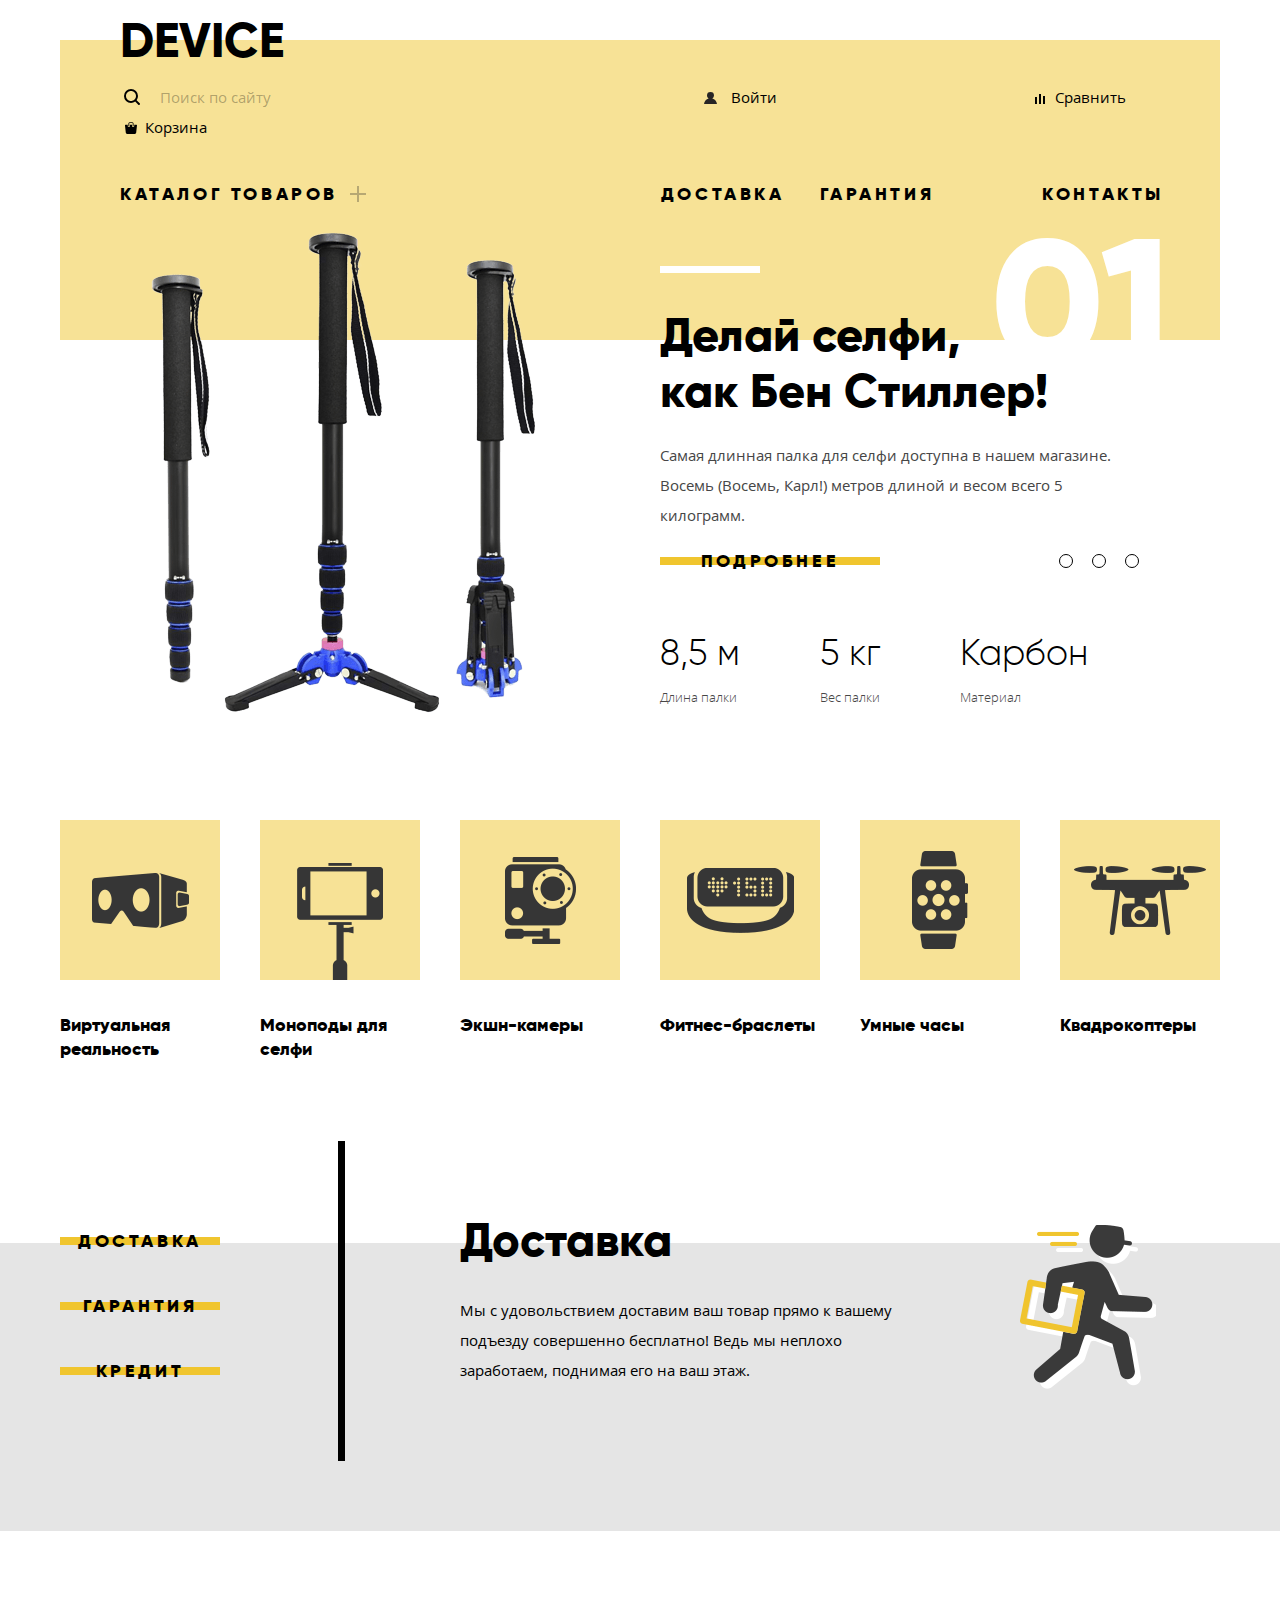
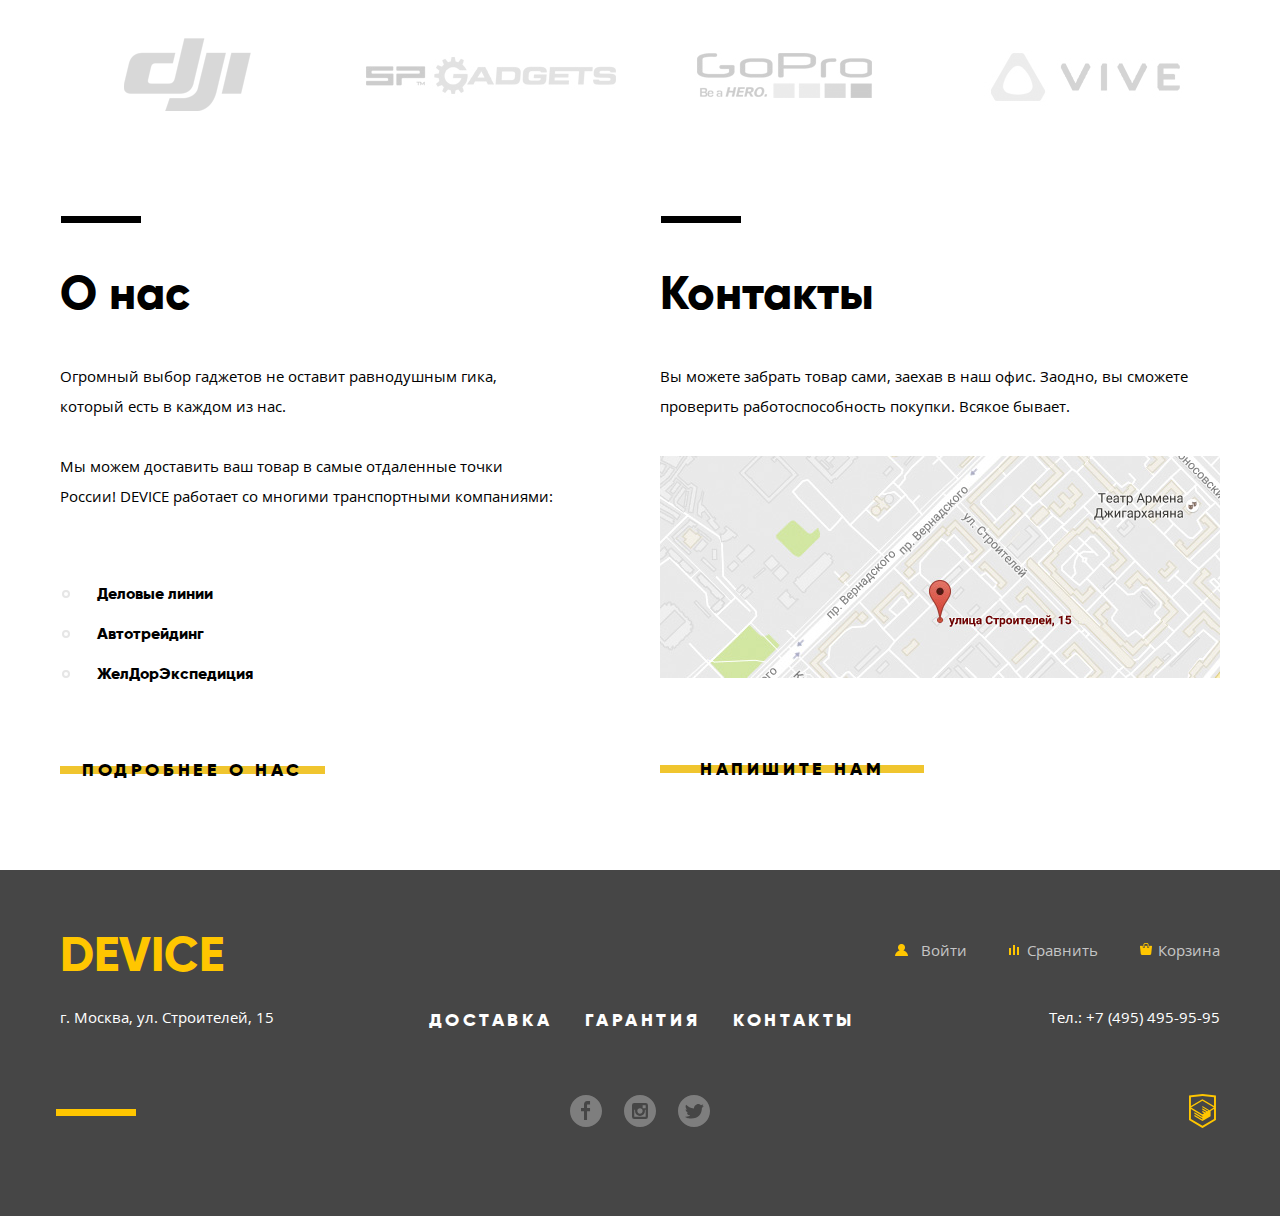
==== commit 4a461a51: "Завершение, корректировка" ====
--- a/index.html
+++ b/index.html
@@ -24,7 +24,7 @@
 			</ul>
 
 			<ul class="site-navigation">
-			    <li class="catalog-link"><a href="catalog.html">Каталог товаров</a>
+			    <li class="catalog-link"><a class="catalog-menu" href="catalog.html">Каталог товаров</a>
 					<ul class="catalog-menu-navigation">
 						<li class="catalog-menu-list-one"><a href="#">Виртуальная реальность</a>
 							<ul>
--- a/css/style.css
+++ b/css/style.css
@@ -39,6 +39,8 @@
 	min-width: 1200px;
 	padding: 0;
 	margin: 0;
+	max-width: 100vw;
+	overflow-x: hidden;
 }
 
    body {
@@ -1066,6 +1068,7 @@
    	background-color: #ffffff;
    	position: relative;
    	background-position: 0 0;
+   	visibility: hidden;
    }
 
    .modal label {
@@ -1081,6 +1084,14 @@
    	padding: 77px 100px;
    	position: absolute;
    	top: 1055px;
+   	left: 25%;
+   	margin-left: -141px;
+   	box-shadow: 0 10px 20px rgba(4, 6, 6, 0.2);
+   }
+
+   .modal-map {
+   	position: absolute;
+   	top: 1850px;
    	left: 25%;
    	margin-left: -141px;
    	box-shadow: 0 10px 20px rgba(4, 6, 6, 0.2);
@@ -1105,7 +1116,7 @@
    .modal-map .modal-close {
    	position: absolute;
    	top: 23px;
-   	right: 412px;
+   	right: 23px;
    }
 
    .modal-form-send {
@@ -1271,6 +1282,14 @@
    	background-image: url(../img/cart.png);
    	background-position: 0 0;
    	background-repeat: no-repeat;
+   }
+
+   .catalog-menu-navigation {
+   	visibility: hidden;
+   }
+
+   .catalog-menu:hover + .catalog-menu-navigation {
+   	visibility: visible;
    }
 
    .catalog-site-navigation {
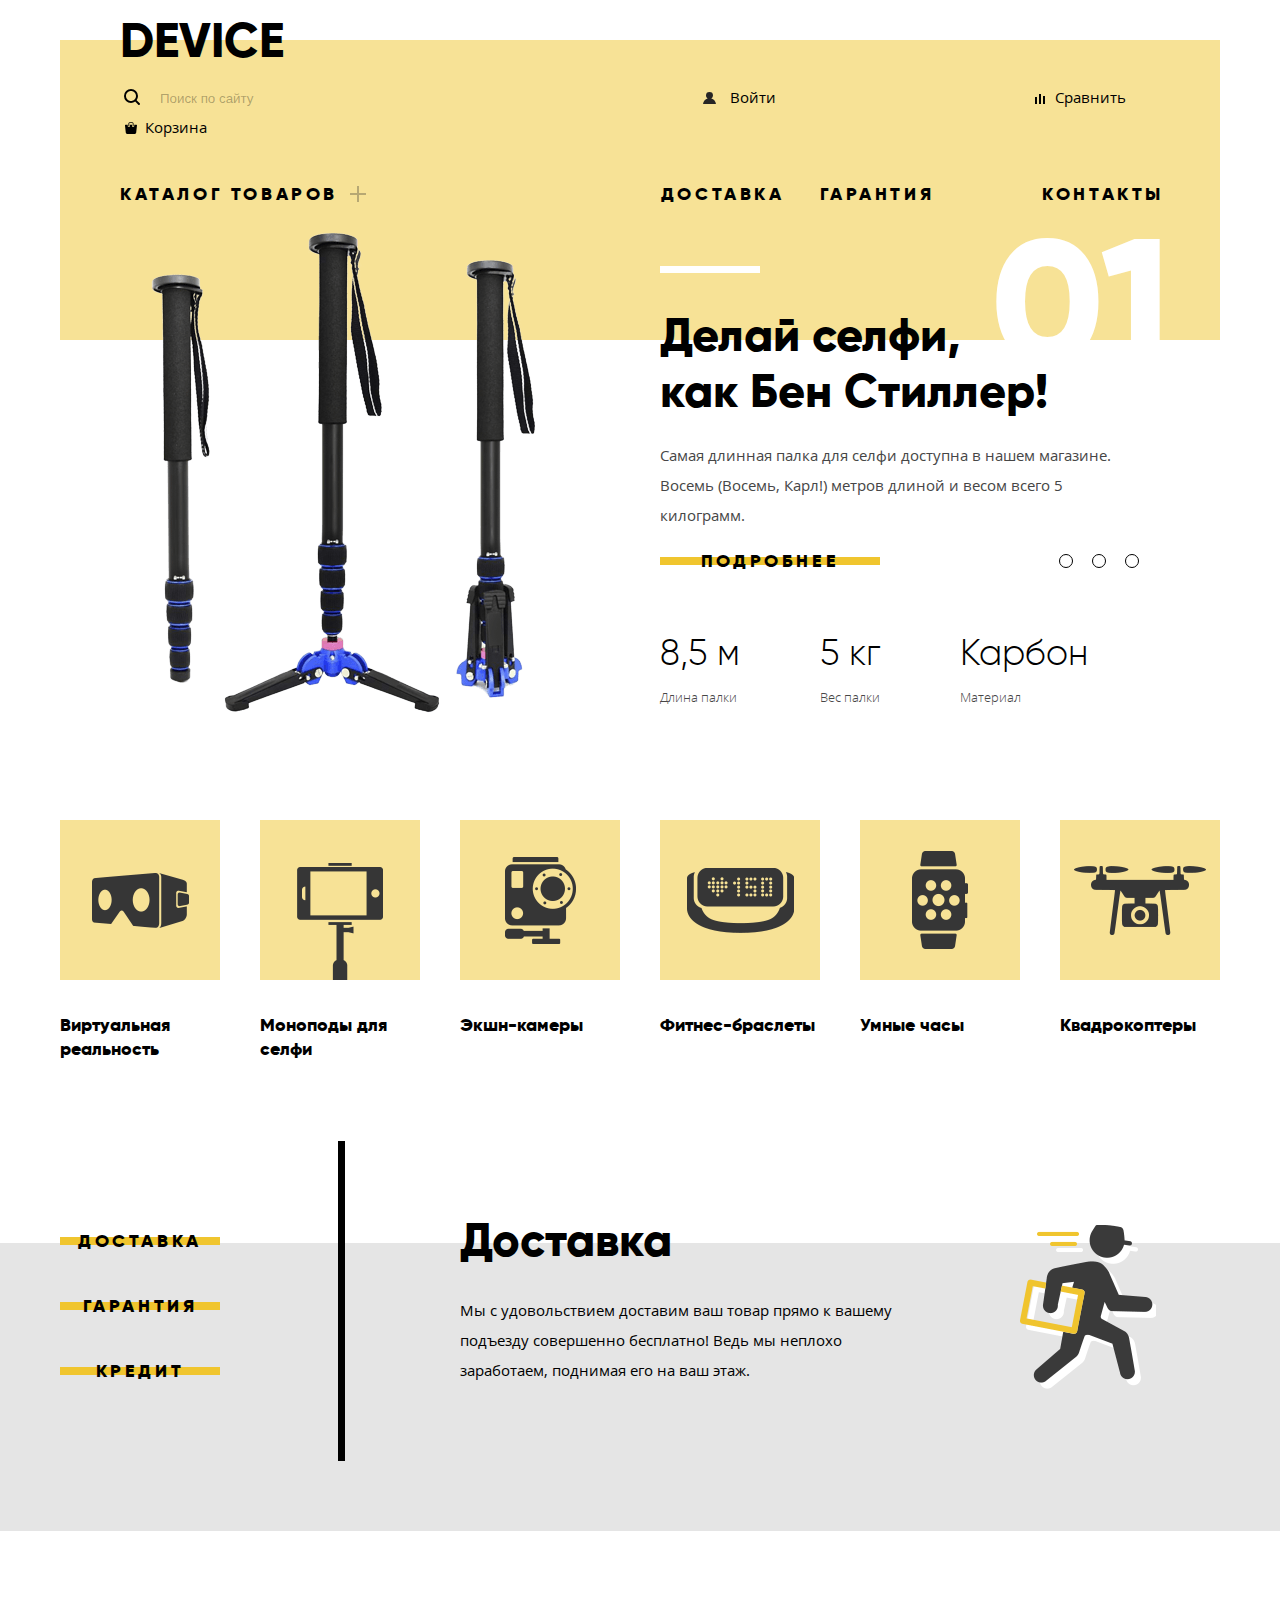
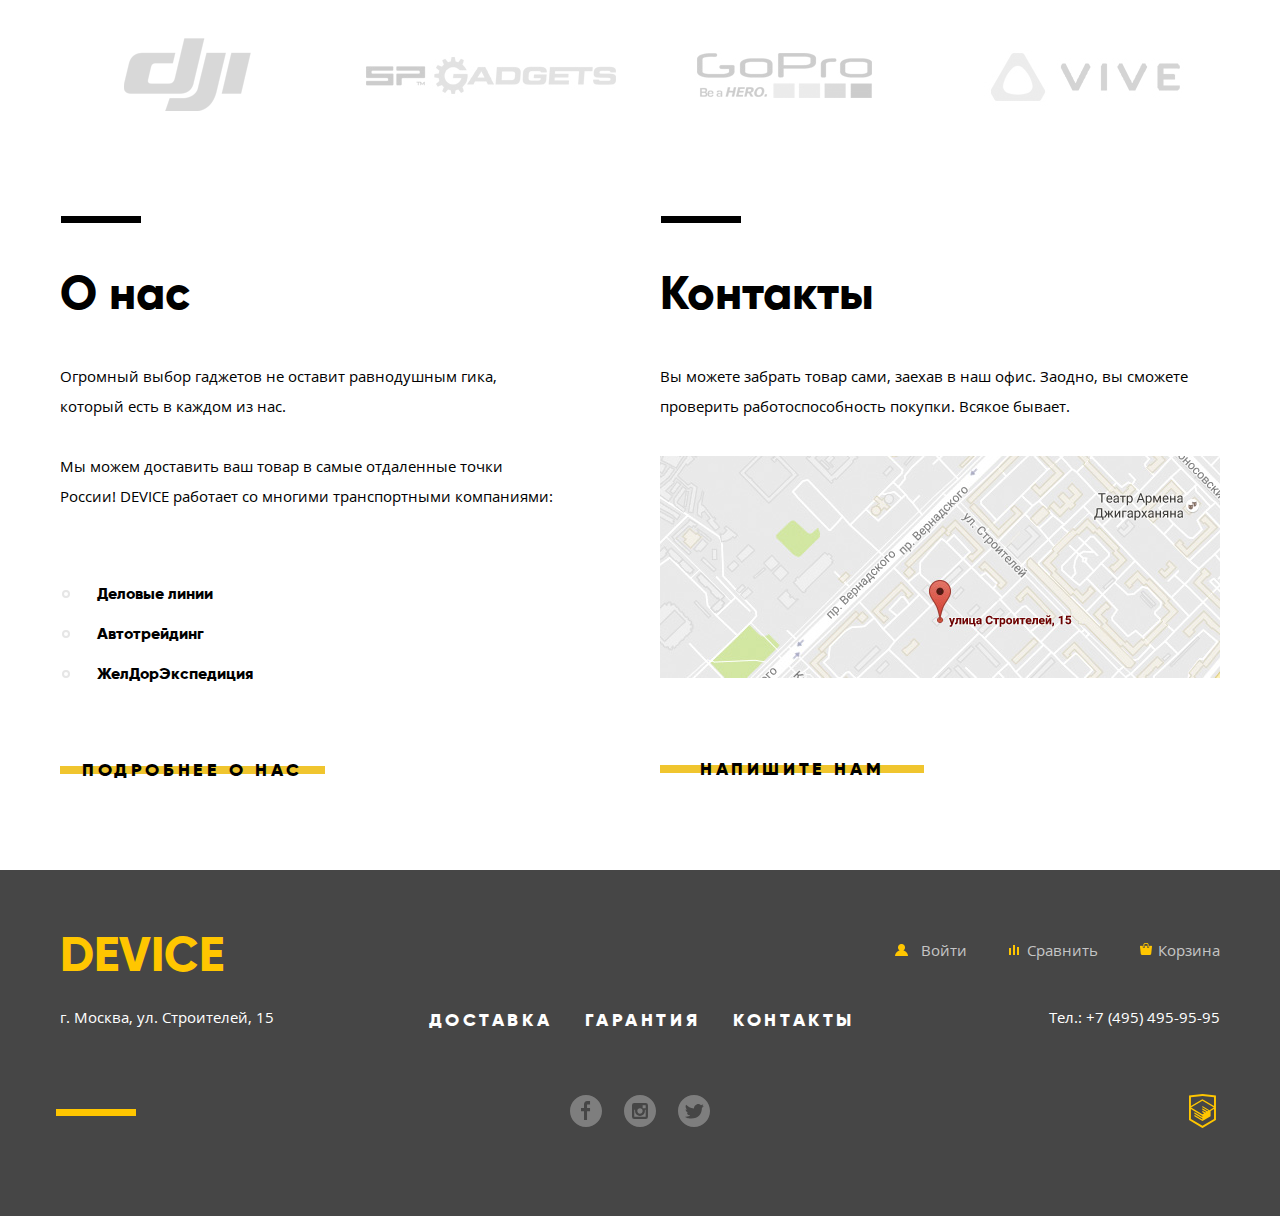
==== commit e6914d15: "Исправления" ====
--- a/index.html
+++ b/index.html
@@ -7,20 +7,25 @@
     <link href="css/normalize.css" rel="stylesheet">
     <link href="css/style.css" rel="stylesheet">
   </head>
+
+
   <body>
-
-    <!--<p>Репозиторий создан для обучения на интенсивном онлайн‑курсе «<a href="https://htmlacademy.ru/intensive/htmlcss">Профессиональный HTML и CSS, уровень 1</a>».</p>-->
-
     <header class="main-header">
-    	<nav class="main-navigation">    			
+    	<nav class="main-navigation">
 			<div class="logo logo-main">
 				<a>DEVICE</a>
 			</div>
 
 			<ul class="user-navigation">
-			    <li class="search-link"><a href="#">Поиск по сайту</a></li> 
-			    <li class="user-link"><a href="#">Войти</a></li><li class="compare-link"><a href="#">Сравнить</a></li>
-				<li class="cart-link"><a href="#">Корзина</a></li>				
+			    <li class="search-link">
+			    	<form action="https://echo.htmlacademy.ru" method="get">
+			    		<input name="search" placeholder="Поиск по сайту" type="search">
+			    		<button type="submit">Найти</button>
+			    	</form>			         
+			    </li> 
+			    <li class="user-link"><a href="#">Войти</a></li>
+			    <li class="compare-link"><a href="#">Сравнить</a></li>
+				<li class="cart-link"><a href="#">Корзина</a></li>	
 			</ul>
 
 			<ul class="site-navigation">
@@ -31,10 +36,11 @@
 								<li><a href="catalog.html">Моноподы для селфи</a></li>
 								<li><a href="#">Экшн-камеры</a></li>				
 							</ul> 
+						</li>
 						<li class="catalog-menu-list-two"><a href="#">Фитнес-браслеты</a>
-		                        <ul>
-								    <li><a href="#">Умные часы</a></li>
-							    </ul>
+		                    <ul>
+								<li><a href="#">Умные часы</a></li>
+							</ul>
 						</li>
 						<li class="catalog-menu-list-three"><a href="#">Квадрокоптеры</a></li>
 					</ul>				
@@ -45,16 +51,13 @@
 		    </ul>				
 		</nav>	
 
-
 		<section class="slider">
 		<h1 class="visually-hidden">Хит товары</h1>
-
 		    <div class="slider-button">
 		    	<button class="slider-button-item"></button>
 		        <button class="slider-button-item"></button>
 		        <button class="slider-button-item"></button> 			
-		    </div> 
-
+		    </div> 		    
 
 		    <div class="slider-item">
 		    	<div class="header-container">
@@ -83,7 +86,6 @@
 		        </div>
 		    </div>	
 
-
 		   <!--<div class="slider-item">
 			    <div class="header-container">
 			        <img src="img/slider-2.png" width="345" height="485" alt="Фитнес-браслет">	
@@ -101,8 +103,7 @@
 				        </li>
 			        </ul>
 			    </div>
-		    </div>	
-		
+		    </div>		
 
 		    <div class="slider-item">			    
 			    <div class="header-container">
@@ -128,118 +129,104 @@
 		    </div>-->
         </section>
    	</header>
-	
-
+
+   
 	<main class="container">
 		<h1 class="visually-hidden">Интернет-магазин умных гаджетов"Девайс"</h1>
-
-
 		<section class="popular">
 		    <h2 class="visually-hidden">Каталог товаров</h2>	
 		    <ul class="popular-list">
 		    	<li><a href="#">
-		    		<div><img src="img/popular-1.png" width="97" height="55" alt="Виртуальная реальность"></div>
-		    		<span>Виртуальная реальность</span></a>
-		    	</li>
+		    		    <div><img src="img/popular-1.png" width="97" height="55" alt="Виртуальная реальность"></div>
+		    		    <span>Виртуальная реальность</span>
+		    	</a></li>
 		    	<li><a href="catalog.html">
-		    		<div class="popular-list-item"><img src="img/popular-2.png" width="86" height="117" alt="Моноподы для селфи"></div>
-		    		<span>Моноподы для селфи</span></a>
-		    	</li>
-		    	<li><a href="#">
-		    		<div><img src="img/popular-3.png" width="71" height="87" alt="Экшн-камеры"></div>
-		    		<span>Экшн-камеры</span></a>
-		    	</li>
-		    	<li><a href="#">
-		    		<div><img src="img/popular-4.png" width="107" height="65" alt="Фитнес-браслеты"></div>
-		    		<span>Фитнес-браслеты</span></a>
-		    	</li>
-		    	<li><a href="#">
-		    		<div><img src="img/popular-5.png" width="56" height="98" alt="Умные часы"></div>
-		    		<span>Умные часы</span></a>
-		    	</li>
-		    	<li><a href="#">
-		    		<div><img src="img/popular-6.png" width="132" height="69" alt="Квадрокоптеры"></div>
-		    		<span>Квадрокоптеры</span></a>
-		    	</li>
+                        <div class="popular-list-item"><img src="img/popular-2.png" width="86" height="117" alt="Моноподы для селфи"></div>
+		    		    <span>Моноподы для селфи</span>
+		    	</a></li>
+		    	<li><a href="#">
+		    		    <div><img src="img/popular-3.png" width="71" height="87" alt="Экшн-камеры"></div>
+		    		    <span>Экшн-камеры</span>
+		    	</a></li>
+		    	<li><a href="#">
+		    		    <div><img src="img/popular-4.png" width="107" height="65" alt="Фитнес-браслеты"></div>
+		    		    <span>Фитнес-браслеты</span>
+		    	</a></li>
+		    	<li><a href="#">
+		    		    <div><img src="img/popular-5.png" width="56" height="98" alt="Умные часы"></div>
+		    		    <span>Умные часы</span>
+		    	</a></li>
+		    	<li><a href="#">
+		    		    <div><img src="img/popular-6.png" width="132" height="69" alt="Квадрокоптеры"></div>
+		    		    <span>Квадрокоптеры</span>
+		    	</a></li>
 		    </ul>
 		</section>
 
-
 		<section class="services">
 			<h2 class="visually-hidden">Услуги</h2>
-
 			<div class="services-container">
-			<ul class="services-button">
-				<li><button class="button first-button">Доставка</button></li>
-				<li><button class="button">Гарантия</button></li>
-				<li><button class="button">Кредит</button></li>
-			</ul>
-
-
-			<div class="services-item">
-			    <h3>Доставка</h3>
-			    <p>Мы с удовольствием доставим ваш товар прямо к вашему подъезду совершенно бесплатно! Ведь мы неплохо заработаем, поднимая его на ваш этаж.</p>
-			    <img src="img/delivery.png" width="136" height="164" alt="Доставка">			
-		    </div>
-		    
-
-		    <!--<div class="services-item">
-			    <h3>Гарантия</h3>
-			    <p>Если из-за возгорания купленного у нас товара у вас сгорит дом — не переживайте, мы выдадим вам новый. Товар, не дом, конечно же.</p>
-			    <img src="img/warranty.png" width="171" height="194" alt="Гарантия">			
-		    </div>
-
-
-		    <div class="services-item">
-			    <h3>Кредит</h3>
-			    <p>Залезть в долговую яму стало проще! Кредитные консультанты подберут для вас наиболее выгодные 
-                 условия кредита. Выгодные для нашего банка, разумеется.</p>
-			    <img src="img/credit.png" width="156" height="186" alt="Кредит">	
-			</div>-->
+			    <ul class="services-button">
+				    <li><button class="button first-button">Доставка</button></li>
+				    <li><button class="button">Гарантия</button></li>
+				    <li><button class="button">Кредит</button></li>
+			    </ul>
+
+			    <div class="services-item">
+			        <h3>Доставка</h3>
+			        <p>Мы с удовольствием доставим ваш товар прямо к вашему подъезду совершенно бесплатно! Ведь мы неплохо заработаем, поднимая его на ваш этаж.</p>
+			        <img src="img/delivery.png" width="136" height="164" alt="Доставка">			
+		        </div>		    
+
+		        <!--<div class="services-item">
+			        <h3>Гарантия</h3>
+			        <p>Если из-за возгорания купленного у нас товара у вас сгорит дом — не переживайте, мы выдадим вам новый. Товар, не дом, конечно же.</p>
+			        <img src="img/warranty.png" width="171" height="194" alt="Гарантия">			
+		        </div>
+
+		        <div class="services-item">
+			        <h3>Кредит</h3>
+			        <p>Залезть в долговую яму стало проще! Кредитные консультанты подберут для вас наиболее выгодные условия кредита. Выгодные для нашего банка, разумеется.</p>
+			        <img src="img/credit.png" width="156" height="186" alt="Кредит">	
+			    </div>-->
 			</div>
-
 		</section>
-
 
 		<section class="partners">
 			<h2 class="visually-hidden">Партнеры</h2>
 			<ul class="partners-list">
-				<li><a href="#"><img src="img/logo-1.1.png" width="260" height="100" alt="Партнер1">
-				</a></li>
+				<li><a href="#"><img src="img/logo-1.1.png" width="260" height="100" alt="Партнер1"></a></li>
 				<li><a href="#"><img src="img/logo-2.2.png" width="260" height="100" alt="Партнер2"></a></li>
 				<li><a href="#"><img src="img/logo-3.3.png" width="260" height="100" alt="Партнер3"></a></li>
 				<li><a href="#"><img src="img/logo-4.4.png" width="260" height="100" alt="Партнер4"></a></li>
 			</ul>			
 		</section>
 
-
-	<div class="main-container">	
-		<section class="about-us">
-			<h2>О нас</h2>	
-			<p>Огромный выбор гаджетов не оставит равнодушным гика, который есть в каждом из нас.</p>	
-			<p>Мы можем доставить ваш товар в самые отдаленные точки России! DEVICE работает со многими транспортными компаниями:</p>	
-			<ul class="about-us-list">
-				<li>Деловые линии</li>
-				<li>Автотрейдинг</li>
-				<li>ЖелДорЭкспедиция</li>
-			</ul>
-			<a class="button" href="#">Подробнее о нас</a>
-		</section>
-
-
-		<section class="contacts">
-			<h2>Контакты</h2>	
-			<p>Вы можете забрать товар сами, заехав в наш офис. Заодно, вы сможете проверить работоспособность покупки. Всякое бывает.</p>	
-			<img src="img/map.jpg" width="560" height="222" alt="Карта">	
-			<a class="button" href="#">Напишите нам</a>
-		</section>
-	</div>
+	    <div class="main-container">	
+		    <section class="about-us">
+			    <h2>О нас</h2>	
+			    <p>Огромный выбор гаджетов не оставит равнодушным гика, который есть в каждом из нас.</p>	
+			    <p>Мы можем доставить ваш товар в самые отдаленные точки России! DEVICE работает со многими транспортными компаниями:</p>	
+			    <ul class="about-us-list">
+				    <li>Деловые линии</li>
+				    <li>Автотрейдинг</li>
+				    <li>ЖелДорЭкспедиция</li>
+			    </ul>
+			    <a class="button" href="#">Подробнее о нас</a>
+		    </section>
+
+		    <section class="contacts">
+			    <h2>Контакты</h2>	
+			    <p>Вы можете забрать товар сами, заехав в наш офис. Заодно, вы сможете проверить работоспособность покупки. Всякое бывает.</p>	
+			    <img src="img/map.jpg" width="560" height="222" alt="Карта">	
+			    <a class="button" href="#">Напишите нам</a>
+		    </section>
+	    </div>
 	</main>
 
 
-	<footer class="footer">
-	<div class="footer-container">
-		
+	<footer class="footer">		
+	    <div class="footer-container">		
 		    <div class="logo logo-footer">
 			    <a>DEVICE</a>
 		    </div>
@@ -250,41 +237,41 @@
 			    <li class="footer-cart-link"><a href="#">Корзина</a></li>
 			</ul>
         
-    <div class=footer-columns>  
-    	<div class="footer-item">
-		    <p>г. Москва, ул. Строителей, 15</p>	
-		</div>
+            <div class=footer-columns>  
+    	        <div class="footer-item">
+		            <p>г. Москва, ул. Строителей, 15</p>	
+		        </div>
 				
-        <div class="social-container">	
-		    <ul class="footer-list">
-			    <li><a href="#">Доставка</a></li>
-			    <li><a href="#">Гарантия</a></li>
-			    <li><a href="#">Контакты</a></li>
-		    </ul>
-		    <ul class="social-button-list">
-			    <li><a class="social-button" href="#"><span class="visually-hidden">Фейсбук</span>
-			        <svg xmlns="http://www.w3.org/2000/svg" width="32" height="32" viewBox="0 0 32 32"><path fill="#FFF" d="M16 0C7.164 0 0 7.163 0 16s7.164 16 16 16c8.837 0 16-7.164 16-16S24.837 0 16 0zm4.062 9.455h-3.021v3.444h3.021v3.445h-3.021v8.61H14.02v-8.61H11v-3.445h3.021V9.455c0-1.902 1.353-3.445 3.021-3.445h3.021v3.445z"/></svg>
-			    </a></li>
-			    <li><a class="social-button" href="#"><span class="visually-hidden">Инстаграм</span>
-			        <svg xmlns="http://www.w3.org/2000/svg" width="32" height="32" viewBox="0 0 32 32"><g fill="#FFF"><path d="M20.916 16a4.938 4.938 0 1 1-9.877 0c0-.394.051-.773.138-1.14h-.897v6.838h11.396V14.86h-.897c.086.367.137.746.137 1.14z"/><path d="M15.978 18.659c1.466 0 2.659-1.193 2.659-2.659s-1.193-2.659-2.659-2.659c-1.466 0-2.659 1.193-2.659 2.659s1.192 2.659 2.659 2.659zM18.637 10.302h3.039v3.039h-3.039z"/><path d="M16 0C7.164 0 0 7.164 0 16c0 8.837 7.164 16 16 16 8.837 0 16-7.163 16-16 0-8.836-7.163-16-16-16zm7.955 21.698a2.285 2.285 0 0 1-2.279 2.279H10.279A2.285 2.285 0 0 1 8 21.698V10.302a2.286 2.286 0 0 1 2.279-2.279h11.396a2.286 2.286 0 0 1 2.279 2.279v11.396z"/></g></svg>
-			    </a></li>
-			    <li><a class="social-button" href="#"><span class="visually-hidden">Твиттер</span>
-			    	<svg xmlns="http://www.w3.org/2000/svg" width="32" height="32" viewBox="0 0 32 32"><path fill="#FFF" d="M16 0C7.164 0 0 7.164 0 16c0 8.837 7.164 16 16 16 8.837 0 16-7.163 16-16 0-8.836-7.163-16-16-16zm7.944 12.809c-.251 6.516-3.463 10.832-10.992 10.702h-.486c-.447 0-4.543-.443-5.344-1.823 2.479.19 4.247-.406 5.12-1.136-1.048-.289-2.923-.461-3.251-2.848.384.104.618.221 1.299.113-1.307-.824-2.758-1.519-2.679-3.643.311.317 1.164.518 1.46.457-.768-.233-2.149-3.244-.974-4.781 1.984 1.79 4.075 3.482 7.804 3.643.227-2.214 1.24-3.699 3.168-4.325 1.84-.479 3.255.26 3.901 1.138.737-.224 1.453-.466 2.193-.685-.004.833-.569 1.463-.935 1.709.747.165 1.423-.475 1.423-.475-.184.963-1.094 1.725-1.707 1.954z"/></svg>
-			    </a></li>
-		    </ul>
-	    </div>
-
-	    <div class="footer-item-container">
-		    <div class="footer-item">
-		        <p>Тел.: +7 (495) 495-95-95</p>	
-		    </div>
-		    <a class="logo-academy" href="https://htmlacademy.ru/intensive/htmlcss"><span class="visually-hidden">Академия</span>
-		    	<svg xmlns="http://www.w3.org/2000/svg" width="26.943" height="34.09" viewBox="0 0 26.943 34.09"><path fill="#FFC600" d="M13.62.017L13.472 0 0 1.412v24.661l13.473 8.017 13.43-7.99.042-.025V1.412L13.62.017zm11.399 12.11L13.495 5.334l-.001-.104-.087.05-.088-.056v.109L1.925 12.118V3.147l11.548-1.212L25.02 3.147v8.98zm-11.614-5.34L24.923 13.5l-4.479 2.64-7.093-4.221-.014 1.415 5.904 3.513-.86.507-5.03-2.992-.014 1.415 3.827 2.275-.782.523-3.031-1.787-.014 1.413 1.853 1.091-1.8 1.081-11.356-6.751 11.371-6.835zm-11.48 8.34l11.411 6.791.016 1.044-7.942-4.728-.015 1.416 7.979 4.795.018 1.076-7.973-4.74-.013 1.414 8.021 4.822.046.025 8.143-4.872-.011-5.177 3.415-2.036v10.021L13.472 31.85 1.925 24.979v-9.852z"/></svg>
-		    </a>
-		</div>
-    </div>
-
-    </div>		
+                <div class="social-container">	
+		            <ul class="footer-list">
+			            <li><a href="#">Доставка</a></li>
+			            <li><a href="#">Гарантия</a></li>
+			            <li><a href="#">Контакты</a></li>
+		            </ul>
+
+		            <ul class="social-button-list">
+			            <li><a class="social-button" href="#"><span class="visually-hidden">Фейсбук</span>
+			                <svg xmlns="http://www.w3.org/2000/svg" width="32" height="32" viewBox="0 0 32 32"><path fill="#FFF" d="M16 0C7.164 0 0 7.163 0 16s7.164 16 16 16c8.837 0 16-7.164 16-16S24.837 0 16 0zm4.062 9.455h-3.021v3.444h3.021v3.445h-3.021v8.61H14.02v-8.61H11v-3.445h3.021V9.455c0-1.902 1.353-3.445 3.021-3.445h3.021v3.445z"/></svg>			                
+			            </a></li>
+			            <li><a class="social-button" href="#"><span class="visually-hidden">Инстаграм</span>
+			                <svg xmlns="http://www.w3.org/2000/svg" width="32" height="32" viewBox="0 0 32 32"><g fill="#FFF"><path d="M20.916 16a4.938 4.938 0 1 1-9.877 0c0-.394.051-.773.138-1.14h-.897v6.838h11.396V14.86h-.897c.086.367.137.746.137 1.14z"/><path d="M15.978 18.659c1.466 0 2.659-1.193 2.659-2.659s-1.193-2.659-2.659-2.659c-1.466 0-2.659 1.193-2.659 2.659s1.192 2.659 2.659 2.659zM18.637 10.302h3.039v3.039h-3.039z"/><path d="M16 0C7.164 0 0 7.164 0 16c0 8.837 7.164 16 16 16 8.837 0 16-7.163 16-16 0-8.836-7.163-16-16-16zm7.955 21.698a2.285 2.285 0 0 1-2.279 2.279H10.279A2.285 2.285 0 0 1 8 21.698V10.302a2.286 2.286 0 0 1 2.279-2.279h11.396a2.286 2.286 0 0 1 2.279 2.279v11.396z"/></g></svg>
+			            </a></li>
+			            <li><a class="social-button" href="#"><span class="visually-hidden">Твиттер</span>
+			    	        <svg xmlns="http://www.w3.org/2000/svg" width="32" height="32" viewBox="0 0 32 32"><path fill="#FFF" d="M16 0C7.164 0 0 7.164 0 16c0 8.837 7.164 16 16 16 8.837 0 16-7.163 16-16 0-8.836-7.163-16-16-16zm7.944 12.809c-.251 6.516-3.463 10.832-10.992 10.702h-.486c-.447 0-4.543-.443-5.344-1.823 2.479.19 4.247-.406 5.12-1.136-1.048-.289-2.923-.461-3.251-2.848.384.104.618.221 1.299.113-1.307-.824-2.758-1.519-2.679-3.643.311.317 1.164.518 1.46.457-.768-.233-2.149-3.244-.974-4.781 1.984 1.79 4.075 3.482 7.804 3.643.227-2.214 1.24-3.699 3.168-4.325 1.84-.479 3.255.26 3.901 1.138.737-.224 1.453-.466 2.193-.685-.004.833-.569 1.463-.935 1.709.747.165 1.423-.475 1.423-.475-.184.963-1.094 1.725-1.707 1.954z"/></svg>
+			            </a></li>
+		            </ul>
+	            </div>
+
+	            <div class="footer-item-container">
+		            <div class="footer-item">
+		                <p>Тел.: +7 (495) 495-95-95</p>	
+		            </div>
+		            <a class="logo-academy" href="https://htmlacademy.ru/intensive/htmlcss"><span class="visually-hidden">Академия</span>
+		    	        <svg xmlns="http://www.w3.org/2000/svg" width="26.943" height="34.09" viewBox="0 0 26.943 34.09"><path fill="#FFC600" d="M13.62.017L13.472 0 0 1.412v24.661l13.473 8.017 13.43-7.99.042-.025V1.412L13.62.017zm11.399 12.11L13.495 5.334l-.001-.104-.087.05-.088-.056v.109L1.925 12.118V3.147l11.548-1.212L25.02 3.147v8.98zm-11.614-5.34L24.923 13.5l-4.479 2.64-7.093-4.221-.014 1.415 5.904 3.513-.86.507-5.03-2.992-.014 1.415 3.827 2.275-.782.523-3.031-1.787-.014 1.413 1.853 1.091-1.8 1.081-11.356-6.751 11.371-6.835zm-11.48 8.34l11.411 6.791.016 1.044-7.942-4.728-.015 1.416 7.979 4.795.018 1.076-7.973-4.74-.013 1.414 8.021 4.822.046.025 8.143-4.872-.011-5.177 3.415-2.036v10.021L13.472 31.85 1.925 24.979v-9.852z"/></svg>
+		            </a>
+		        </div>
+            </div>
+        </div>		
 	</footer>              
 
 
@@ -292,15 +279,16 @@
 		<h2 class="visually-hidden">Форма обратной связи</h2>
 		<form class="modal-form-send" action="https://echo.htmlacademy.ru" method="post">
 			<div class="modal-data">
-			<p class="modal-item">
-				<label class="modal-item-name" for="modal-item-name">Ваше имя:</label>
-			    <input id="modal-item-name" type="text" name="name" placeholder="Имя Фамилия">
-		    </p>
-		    <p class="modal-item">
-		    	<label class="modal-item-email" for="modal-item-email">Ваш e-mail:</label>
-			    <input id="modal-item-email" type="email" name="email" placeholder="email@example.com">
-		    </p>
+			    <p class="modal-item">
+				    <label class="modal-item-name" for="modal-item-name">Ваше имя:</label>
+			        <input id="modal-item-name" type="text" name="name" placeholder="Имя Фамилия">
+		        </p>
+		        <p class="modal-item">
+		    	    <label class="modal-item-email" for="modal-item-email">Ваш e-mail:</label>
+			        <input id="modal-item-email" type="email" name="email" placeholder="email@example.com">
+		        </p>
 		    </div>
+
 		    <p class="modal-item">
 		    	<label class="modal-item-letter-text" for="modal-item-letter-text">Текст письма:</label>
 			    <textarea id="modal-item-letter-text" name="letter-text" placeholder="В свободной форме"></textarea>
@@ -313,7 +301,7 @@
 
 	<section class="modal modal-map">
       <h2 class="visually-hidden">Как добраться</h2>
-          <img src="img/map-big.png" width="960" height="559" alt="Наш адрес Санкт-Петербург, улица Строителей, 15">
+      <img src="img/map-big.png" width="960" height="559" alt="Наш адрес Санкт-Петербург, улица Строителей, 15">
       <button class="modal-close" type="button"><span class="visually-hidden">Закрыть</span></button>
     </section>
 
--- a/css/style.css
+++ b/css/style.css
@@ -1,41 +1,33 @@
 @font-face {
-  font-family: 'Gilroy';
-  src: url('../css/fonts/gilroyextrabold.woff2') format('woff2'), 
-       url('../css/fonts/gilroyextrabold.woff') format('woff'),
-       url('../css/fonts/Gilroyextrabold.ttf') format('ttf');
-       font-weight: 800;
-       font-style: normal;
-   }
+	font-family: 'Gilroy';
+	src: url('../fonts/gilroyextrabold.woff2') format('woff2'), url('../fonts/gilroyextrabold.woff') format('woff'), url('../fonts/Gilroyextrabold.ttf') format('ttf');
+	font-weight: 800;
+	font-style: normal;
+}
 
 @font-face {
-  font-family: 'Gilroy';
-  src: url('../css/fonts/gilroylight.woff2') format('woff2'), 
-       url('../css/fonts/gilroylight.woff') format('woff'),
-       url('../css/fonts/gilroy/Gilroylight.ttf') format('ttf');
-       font-weight: 300;
-       font-style: normal;
-   }
+	font-family: 'Gilroy';
+	src: url('../fonts/gilroylight.woff2') format('woff2'), url('../fonts/gilroylight.woff') format('woff'), url('../fonts/gilroy/Gilroylight.ttf') format('ttf');
+	font-weight: 300;
+	font-style: normal;
+}
 
 @font-face {
-  font-family: 'Open-Sans';
-  src: url('../css/fonts/opensans.woff2') format('woff2'), 
-       url('../css/fonts/opensans.woff') format('woff'),
-       url('../css/fonts/OpenSans-Regular.ttf') format('ttf');
-       font-weight: 400;
-       font-style: normal;
-   }
-
- @font-face {
-  font-family: 'Open-Sans';
-  src: url('../css/fonts/opensanslight.woff2') format('woff2'), 
-       url('../css/fonts/opensanslight.woff') format('woff'),
-       url('../css/fonts/OpenSans-Light.ttf') format('ttf');
-       font-weight: 300;
-       font-style: normal;
-   }
-
-   html,
-   body {
+	font-family: 'Open-Sans';
+	src: url('../fonts/opensans.woff2') format('woff2'), url('../fonts/opensans.woff') format('woff'), url('../fonts/OpenSans-Regular.ttf') format('ttf');
+	font-weight: 400;
+	font-style: normal;
+}
+
+@font-face {
+	font-family: 'Open-Sans';
+	src: url('../fonts/opensanslight.woff2') format('woff2'), url('../fonts/opensanslight.woff') format('woff'), url('../fonts/OpenSans-Light.ttf') format('ttf');
+	font-weight: 300;
+	font-style: normal;
+}
+
+html,
+body {
 	min-width: 1200px;
 	padding: 0;
 	margin: 0;
@@ -43,60 +35,59 @@
 	overflow-x: hidden;
 }
 
-   body {
-   	font-family: 'Open-Sans', Arial, sans-serif;
-   	font-size: 15px;
-   	line-height: 30px;
-   	font-weight: 400;
-    color: #464646;
-
-    background-color: #ffffff;
-   }
-
-   a {
-   	text-decoration: none;
-   }
-
-   img {
-   	max-width: 100%;
-    height: auto;
-   }
-
-  .visually-hidden:not(:focus):not(:active),
-   input[type="checkbox"].visually-hidden,
-   input[type="radio"].visually-hidden {
-    position: absolute;
-    width: 1px;
-    height: 1px;
-    margin: -1px;
-    border: 0;
-    padding: 0;
-    white-space: nowrap;
-    clip-path: inset(100%);
-    clip: rect(0 0 0 0);
-    overflow: hidden;
-   }
-
-   .main-header {
+body {
+	font-family: 'Open-Sans', Arial, sans-serif;
+	font-size: 15px;
+	line-height: 30px;
+	font-weight: 400;
+	color: #464646;
+	background-color: #ffffff;
+}
+
+a {
+	text-decoration: none;
+}
+
+img {
+	max-width: 100%;
+	height: auto;
+}
+
+.visually-hidden:not(:focus):not(:active),
+input[type="checkbox"].visually-hidden,
+input[type="radio"].visually-hidden {
+	position: absolute;
+	width: 1px;
+	height: 1px;
+	margin: -1px;
+	border: 0;
+	padding: 0;
+	white-space: nowrap;
+	clip-path: inset(100%);
+	clip: rect(0 0 0 0);
+	overflow: hidden;
+}
+
+.main-header {
 	width: 1160px;
 	margin: 0 auto;
 	margin-top: 40px;
 	margin-bottom: 105px;
 	padding: 0 20px;
-   }
-
-   .main-navigation {
-   	color: #000000;
-   	background-color: #f7e296;
-   	min-height: 300px;
-   	margin-top: 40px;
-   	padding: 0 60px;
-   	margin: 0;	
+}
+
+.main-navigation {
+	color: #000000;
+	background-color: #f7e296;
+	min-height: 300px;
+	margin-top: 40px;
+	padding: 0 60px;
+	margin: 0;
 	display: flex;
 	flex-direction: column;
-   }
-
-   .user-navigation {
+}
+
+.user-navigation {
 	margin: 0;
 	margin-top: -6px;
 	padding: 0;
@@ -104,1223 +95,1360 @@
 	display: flex;
 	flex-wrap: wrap;
 	justify-content: space-between;
-   }
-
-   .user-navigation,
-   .site-navigation,
-   .catalog-menu-navigation {
-   	list-style: none;
-   }
-
-   .user-navigation a,
-   .site-navigation a {
-   	color: #000000;
-   	display: block;
-   }
-
-   .user-navigation a:hover,
-   .user-navigation a:focus,
-   .site-navigation a:hover,
-   .site-navigation a:focus,
-   .logo a:hover,
-   .logo a:focus {
-   	color: rgba(0, 0, 0, 0.6);
-   }
-
-   .user-navigation a:active,
-   .site-navigation a:active,
-   .logo a:active {
-   	color: rgba(0, 0, 0, 0.3);
-   }
-   
-   .user-navigation-search a,
-   .user-navigation-out a {
-   	color: rgba(0, 0, 0, 0.3);
-   }
-
-   .user-navigation-search a:hover;
-   .user-navigation-search a:focus {
-   	color: rgba(0, 0, 0, 0.6);
-   }
-   
-   .logo {
-   	font-family: 'Gilroy', Verdana, sans-serif;
-   	font-size: 48px;
-   	line-height: 48px;
-   	font-weight: 800;
-   	text-transform: uppercase;
-   	padding: 0;
-   	margin: 0;
-   	position: relative;
-   	top: -23px;
-   	left: 0;
-   }
-
-   .button {
-   	font-family: 'Gilroy', Verdana, sans-serif;
-   	font-size: 18px;
-   	line-height: 24px;
-   	font-weight: 800;
-   	vertical-align: middle;
-   	color: #000000;
-   	text-transform: uppercase;
-   	border: none;
-   	letter-spacing: 0.2em;
-   }
-
-   .logo-main a:hover,
-   .logo-main a:focus,
-   .logo-main a:active {
-   	color: #000000;
-   }
-
-   .search-link a {
-   	color: rgba(0, 0, 0, 0.3);
-   }
-
-   .search-link a:hover,
-   .search-link a:focus {
-   	color: rgba(0, 0, 0, 0.6);
-   }
-
-   .user-navigation .search-link {
-   	padding-left: 40px;
-   	position: relative;
-   }
-
-   .search-link::before {
-   	position: absolute;
-   	top: 7px;
-   	left: 4px;
-   	content: "";
-   	width: 16px;
-   	height: 16px;
-   	background-image: url("../img/svg-device/search.svg");
-   	background-repeat: no-repeat;
-   	background-position: 0 0;
-   }
-
-   .user-navigation .user-link,
-   .user-navigation .compare-link,
-   .user-navigation .cart-link {
-   	padding-left: 25px;
-   	position: relative;
-   }
-
-   .user-link::before {
-   	position: absolute;
-   	top: 10px;
-   	left: -2px;
-   	content: "";
-   	width: 13px;
-   	height: 12px;
-   	background-image: url("../img/svg-device/user.svg");
-   	background-repeat: no-repeat;
-   	background-position: 0 0;
-   }
-
-   .user-link:hover::before,
-   .user-link:focus::before {
-   	opacity: 0.6;
-   }
-
-   .user-link:active::before {
-   	opacity: 0.3;
-   }
-
-   .compare-link::before {
-   	position: absolute;
-   	top: 12px;
-   	left: 5px;
-   	content: "";
-   	width: 10px;
-   	height: 10px;
-   	background-image: url("../img/svg-device/compare.svg");
-   	background-repeat: no-repeat;
-   	background-position: 0 0;
-   }
-
-   .cart-link::before {
-   	position: absolute;
-   	top: 10px;
-   	left: 5px;
-   	content: "";
-   	width: 12px;
-   	height: 12px;
-   	background-image: url("../img/svg-device/cart.svg");
-   	background-repeat: no-repeat;
-   	background-position: 0 0;
-   }
-
-   .compare-link:hover::before,
-   .compare-link:focus::before,
-   .cart-link:hover::before,
-   .cart-link:focus::before {
-   	opacity: 0.8;
-   }
-
-   .compare-link:active::before,
-   .cart-link:active::before {
-   	opacity: 0.3;
-   }
-
-   .search-link a {
-   	margin-right: 392px;
-   }
-
-   .user-link a {
-   	margin-right: 211px;
-   }
-
-   .compare-link a {
-   	margin-right: 34px;
-   }
-
-   .site-navigation {
-	margin: 0;
-	padding: 0;
-	padding-bottom: 47px;
+}
+
+.user-navigation,
+.site-navigation,
+.catalog-menu-navigation {
+	list-style: none;
+}
+
+.user-navigation a,
+.site-navigation a {
+	color: #000000;
+	display: block;
+}
+
+.user-navigation a:hover,
+.user-navigation a:focus,
+.site-navigation a:hover,
+.site-navigation a:focus,
+.logo a:hover,
+.logo a:focus {
+	color: rgba(0, 0, 0, 0.6);
+}
+
+.user-navigation a:active,
+.site-navigation a:active,
+.logo a:active {
+	color: rgba(0, 0, 0, 0.3);
+}
+
+.user-navigation-search a,
+.user-navigation-out a {
+	color: rgba(0, 0, 0, 0.3);
+}
+
+.user-navigation-search a:hover;
+.user-navigation-search a:focus {
+	color: rgba(0, 0, 0, 0.6);
+}
+
+.logo {
+	font-family: 'Gilroy', Verdana, sans-serif;
+	font-size: 48px;
+	line-height: 48px;
+	font-weight: 800;
+	text-transform: uppercase;
+	padding: 0;
+	margin: 0;
+	position: relative;
+	top: -23px;
+	left: 0;
+}
+
+.button {
+	font-family: 'Gilroy', Verdana, sans-serif;
+	font-size: 18px;
+	line-height: 24px;
+	font-weight: 800;
+	vertical-align: middle;
+	color: #000000;
+	text-transform: uppercase;
+	border: none;
+	letter-spacing: 0.2em;
+}
+
+.logo-main a:hover,
+.logo-main a:focus,
+.logo-main a:active {
+	color: #000000;
+}
+
+.search-link form {
+	min-width: 300px;
+	font-family: 'Open-Sans', Arial, sans-serif;
+	font-size: 15px;
+	line-height: 30px;
+	font-weight: 300;
+	position: relative;
+	/*overflow: hidden;*/
+}
+
+.search-link input {
+	min-width: 300px;
+	padding: 0;
+	border: none;
+	background: transparent;
+	color: rgba(0, 0, 0, 0.3);
+	outline: none;
+}
+
+.search-link button {
+	width: 81px;
+	height: 45px;
+	border: 2px solid #000000;
+	background: #f7e296;
+	color: #000000;
+	position: absolute;
+	top: -7px;
+	left: 305px;
+	opacity: 0;
+}
+
+.search-link input[type="search"]:hover,
+.search-link input[type="search"]:focus {
+	color: rgba(0, 0, 0, 0.6);
+	background: transparent;
+}
+
+.search-link input[type="search"]:active {
+	color: #000000;
+	background: transparent;
+}
+
+input[type="search"]::-webkit-input-placeholder {
+	color: rgba(0, 0, 0, 0.3);
+}
+
+input[type="search"]::-moz-placeholder {
+	color: rgba(0, 0, 0, 0.3);
+}
+
+input[type="search"]:-moz-placeholder {
+	color: rgba(0, 0, 0, 0.3);
+}
+
+input[type="search"]:-ms-input-placeholder {
+	color: rgba(0, 0, 0, 0.3);
+}
+
+input[type="search"]:hover::-webkit-input-placeholder {
+	color: rgba(0, 0, 0, 0.6);
+	outline: none;
+}
+
+input[type="search"]:hover::-moz-placeholder {
+	color: rgba(0, 0, 0, 0.6);
+	outline: none;
+}
+
+input[type="search"]:hover:-moz-placeholder {
+	color: rgba(0, 0, 0, 0.6);
+	outline: none;
+}
+
+input[type="search"]:hover:-ms-input-placeholder {
+	color: rgba(0, 0, 0, 0.6);
+	outline: none;
+}
+
+input[type="search"]:focus::-webkit-input-placeholder+.search-link button {
+	color: #000000;
+	border-bottom: 2px solid #000000;
+	outline: none;
+	opacity: 1;
+}
+
+input[type="search"]:focus::-moz-placeholder {
+	color: #000000;
+	outline: none;
+}
+
+input[type="search"]:focus:-moz-placeholder {
+	color: #000000;
+	outline: none;
+}
+
+input[type="search"]:focus:-ms-input-placeholder {
+	color: #000000;
+	outline: none;
+}
+
+input[type="search"]:active::-webkit-input-placeholder {
+	color: #000000;
+	outline: none;
+}
+
+input[type="search"]:active::-moz-placeholder {
+	color: #000000;
+	outline: none;
+}
+
+input[type="search"]:active:-moz-placeholder {
+	color: #000000;
+	outline: none;
+}
+
+input[type="search"]:active:-ms-input-placeholder {
+	color: #000000;
+	outline: none;
+}
+
+.search-link form:hover .search-link button:hover {
+	background: #000000;
+	color: #ffffff;
+}
+
+.search-link button:hover {
+	background: #000000;
+	color: #ffffff;
+	opacity: 1;
+}
+
+.search-link button:active {
+	background: #000000;
+	color: rgba(255, 255, 255, 0.3);
+	opacity: 1;
+}
+
+input[type="search"]:focus+.search-link button,
+input[type="search"]:active+.search-link button {
+	opacity: 1;
+}
+
+.user-navigation .search-link {
+	padding-left: 40px;
+	position: relative;
+	margin-right: 202px;
+}
+
+.search-link::before {
+	position: absolute;
+	top: 7px;
+	left: 4px;
+	content: "";
+	width: 16px;
+	height: 16px;
+	background-image: url("../img/svg-device/search.svg");
+	background-repeat: no-repeat;
+	background-position: 0 0;
+}
+
+.user-navigation .user-link,
+.user-navigation .compare-link,
+.user-navigation .cart-link {
+	padding-left: 25px;
+	position: relative;
+}
+
+.user-link::before {
+	position: absolute;
+	top: 10px;
+	left: -2px;
+	content: "";
+	width: 13px;
+	height: 12px;
+	background-image: url("../img/svg-device/user.svg");
+	background-repeat: no-repeat;
+	background-position: 0 0;
+}
+
+.user-link:hover::before,
+.user-link:focus::before {
+	opacity: 0.6;
+}
+
+.user-link:active::before {
+	opacity: 0.3;
+}
+
+.compare-link::before {
+	position: absolute;
+	top: 12px;
+	left: 5px;
+	content: "";
+	width: 10px;
+	height: 10px;
+	background-image: url("../img/svg-device/compare.svg");
+	background-repeat: no-repeat;
+	background-position: 0 0;
+}
+
+.cart-link::before {
+	position: absolute;
+	top: 10px;
+	left: 5px;
+	content: "";
+	width: 12px;
+	height: 12px;
+	background-image: url("../img/svg-device/cart.svg");
+	background-repeat: no-repeat;
+	background-position: 0 0;
+}
+
+.compare-link:hover::before,
+.compare-link:focus::before,
+.cart-link:hover::before,
+.cart-link:focus::before {
+	opacity: 0.8;
+}
+
+.compare-link:active::before,
+.cart-link:active::before {
+	opacity: 0.3;
+}
+
+.user-link a {
+	margin-right: 211px;
+}
+
+.compare-link a {
+	margin-right: 34px;
+}
+
+.site-navigation {
+	margin: 0;
+	padding: 0;
 	display: flex;
 	flex-wrap: wrap;
 	justify-content: space-between;
-   }
-
-   .site-navigation a,
-   .slider-item a {
-   	font-family: 'Gilroy', Verdana, sans-serif;
-   	font-size: 18px;
-   	line-height: 24px;
-   	font-weight: 800;
-   	text-transform: uppercase;
-   	letter-spacing: 0.2em;
-   }
-
-   .catalog-menu-navigation {
-   	/*visibility: hidden;*/
-   	position: absolute;
-   	top: 40px;
-   	left: 0;
-   	padding: 0;
-   	padding-top: 5px;
-   	padding-bottom: 43px;
-   	margin: 0;
-   	width: 1100px;
-   	height: 100px;
-   	display: flex;
-   	justify-content: flex-start;
-   	background-color: #f7e296;
-   	z-index: 10;
-   }
-
-   .catalog-menu-list-one ul,
-   .catalog-menu-list-two ul {
-   	list-style: none;
-   	padding: 0;
-   }
-
-   .catalog-menu-list-two {
-   	margin-left: -10px;
-   }
-
-   .catalog-menu-list-three {
-   	margin-left: 9px;
-   }
-
-   .catalog-menu-navigation a {
-   	font-family: 'Open-Sans', Arial, sans-serif;
-   	font-size: 15px;
-   	line-height: 36px;
-   	font-weight: 400;
-   	text-transform: none;
-   	letter-spacing: 0;
-   }
-
-   .site-navigation .catalog-link {
-   	position: relative;
-   	padding-right: 30px;
-   }
-
-   .catalog-link::after {
-   	position: absolute;
-   	top: 4px;
-   	left: 230px;
-   	content: "";
-   	width: 16px;
-   	height: 16px;
-   	background-image: url("../img/svg-device/plus.svg");
-   	background-repeat: no-repeat;
-   	background-position: 0 0;
-   	opacity: 0.3;
-   }
-
-   .catalog-link a {
-   	margin-right: 65px;
-   }
-
-   .delivery-link a {
-   	margin-right: 27px;
-   	margin-left: 220px;
-   }
-
-   .guarantee-link a {
-   	margin-right: 100px;
-   }
-
-   .contacts-link a {
-   	margin-right: -4px;
-   }
-
-   .slider {
-   	margin-top: -126px;
-   	padding: 0 60px;
-   }
-
-   .slider-button {
-   	width: 80px;
-   	display: flex;
-   	justify-content: space-between;
-   }
-
-   .slider-button-item {
-   	content: "";
-   	position: relative;
-   	top: 340px;
-   	left: 939px;
-
-   	width: 10px;
-   	height: 14px;
-   	border: 1px solid #000000;
-    border-radius: 50%;
-    background-color: transparent;
-   }
-
-   .slider-button-item:active + .slider-button-item::after {
-   	content: "";
-   	position: absolute;
-   	top: 3px;
-   	left: -30px;
-   	width: 4px;
-   	height: 4px;
-   	border: 1px solid #000000;
-   	border-radius: 50%;
-   }
-
-   .slider-item {
-	margin: 0;
-	padding: 0;
+}
+
+.site-navigation a,
+.slider-item a {
+	font-family: 'Gilroy', Verdana, sans-serif;
+	font-size: 18px;
+	line-height: 24px;
+	font-weight: 800;
+	text-transform: uppercase;
+	letter-spacing: 0.2em;
+}
+
+.catalog-menu-navigation {
+	position: absolute;
+	top: 20px;
+	left: -60px;
+	padding: 0;
+	padding-top: 25px;
+	padding-bottom: 43px;
+	padding-left: 60px;
+	margin: 0;
+	width: 1100px;
+	height: 100px;
+	display: flex;
+	justify-content: flex-start;
+	background-color: #f7e296;
+	z-index: 10;
+}
+
+.catalog-menu-list-one ul,
+.catalog-menu-list-two ul {
+	list-style: none;
+	padding: 0;
+}
+
+.catalog-menu-list-two {
+	margin-left: -10px;
+}
+
+.catalog-menu-list-three {
+	margin-left: 9px;
+}
+
+.catalog-menu-navigation a {
+	font-family: 'Open-Sans', Arial, sans-serif;
+	font-size: 15px;
+	line-height: 36px;
+	font-weight: 400;
+	text-transform: none;
+	letter-spacing: 0;
+}
+
+.site-navigation .catalog-link {
+	position: relative;
+	padding-right: 30px;
+}
+
+.catalog-link::after {
+	position: absolute;
+	top: 4px;
+	left: 230px;
+	content: "";
+	width: 16px;
+	height: 16px;
+	background-image: url("../img/svg-device/plus.svg");
+	background-repeat: no-repeat;
+	background-position: 0 0;
+	opacity: 0.3;
+}
+
+.catalog-link a {
+	margin-right: 65px;
+}
+
+.delivery-link a {
+	margin-right: 27px;
+	margin-left: 220px;
+}
+
+.guarantee-link a {
+	margin-right: 100px;
+}
+
+.contacts-link a {
+	margin-right: -4px;
+}
+
+.slider {
+	margin-top: -126px;
+	padding: 0 60px;
+}
+
+.slider-button {
+	width: 80px;
 	display: flex;
 	justify-content: space-between;
-   }
-
-   .slider-item .header-container {
-   	margin-top: 1px;
+}
+
+.slider-button-item {
+	content: "";
+	position: relative;
+	top: 340px;
+	left: 939px;
+	width: 10px;
+	height: 14px;
+	border: 1px solid #000000;
+	border-radius: 50%;
+	background-color: transparent;
+}
+
+.slider-button-item:active+.slider-button-item::after {
+	content: "";
+	position: absolute;
+	top: 3px;
+	left: -30px;
+	width: 4px;
+	height: 4px;
+	border: 1px solid #000000;
+	border-radius: 50%;
+}
+
+.slider-item {
+	margin: 0;
+	padding: 0;
+	display: flex;
+	justify-content: space-between;
+}
+
+.slider-item .header-container {
+	margin-top: 1px;
 	padding: 0;
 	width: 500px;
 	display: flex;
-	flex-direction: column; 
-   }
-
-   .header-container img {
-   	padding-left: 31px;
-   }
-
-   .slider-item span {
-   	font-family: 'Gilroy', Verdana, sans-serif;
-   	font-size: 179.2px;
-   	line-height: 179.2px;
-   	font-weight: 800;
-   	color: #ffffff;
-   	padding: 0;
-   	margin: 0;
-   	margin-top: -16px;
-   	margin-left: auto;
-   	margin-right: 0;
-   	margin-right: -12px;
-   }
-
-   .slider-item h2 {
-   	font-family: 'Gilroy', Verdana, sans-serif;
-   	font-size: 47px;
-   	line-height: 56px;
-   	font-weight: 800;
-    color: #000000;
-    padding: 0;
-    margin-top: -85px;
-    position: relative;
-   }
-
-   .slider-item h2::before {
-   	content: "";
-   	width: 100px;
-   	height: 7px;
-   	background: #ffffff;
-   	position: absolute;
-   	top: -41px;
-   	left: 0;
-   }
-
-   .header-container > p {
-   	width: 480px;
-   	padding: 0;
-   	margin: 0;
-   	margin-top: -18px;
-   }
-
-   .header-container .button {
-   	width: 140px;
-    padding: 10px 40px;
-   	margin-top: 9px;
-   	background-image: linear-gradient(to bottom, #ffffff 40%, #f0c52e 40%, #f0c52e 60%, #ffffff 60%);
-   	text-align: center;
-   }
-
-   .header-container .button:hover,
-   .header-container .button:focus {
-   	background: #f0c52e;
-   }
-
-   .header-container .button:active {
-   	background: rgba(240, 197, 46, 0.3);
-   }
-
-   .slider-item a {
-   	color: #000000;
-   }
-
-   .slider-item a:active,
-   .popular-list a:active {
-   	color: rgba(0, 0, 0, 0.3);
-   }
-
-   .slider-list {
-   	margin: 0;
-   	margin-top: 56px;
-   	padding: 0;
-   	list-style: none;   	
-   	display: flex;
-   	justify-content: flex-start;
-   }
-
-   .slider-list .parametres {
-   	width: 160px;
-   }
-
-   .slider-list .parametres:nth-child(2) {
-   	width: 140px;
-   }
-
-   .value {
-   	font-family: 'Gilroy', Verdana, sans-serif;
-   	font-size: 36px;
-   	line-height: 48px;
-   	font-weight: 300;
-   	color: #000000;
-
-   	padding: 0;
-   	margin: 0;
-   	margin-top: -10px;
-   }
-
-   .options {
-   	font-family: 'Open-Sans', Arial, sans-serif;
-   	font-size: 13px;
-   	line-height: 20px;
-   	font-weight: 300;
-   	color: #464646;
-
-   	padding: 0;
-   	padding-top: 10px;
-   	margin: 0;
-   }
-
-   .container {
-	margin: 0;
-	padding: 0;
-   }
-
-   .popular {
+	flex-direction: column;
+}
+
+.header-container img {
+	padding-left: 31px;
+}
+
+.slider-item span {
+	font-family: 'Gilroy', Verdana, sans-serif;
+	font-size: 179.2px;
+	line-height: 179.2px;
+	font-weight: 800;
+	color: #ffffff;
+	padding: 0;
+	margin: 0;
+	margin-top: -16px;
+	margin-left: auto;
+	margin-right: 0;
+	margin-right: -12px;
+}
+
+.slider-item h2 {
+	font-family: 'Gilroy', Verdana, sans-serif;
+	font-size: 47px;
+	line-height: 56px;
+	font-weight: 800;
+	color: #000000;
+	padding: 0;
+	margin-top: -85px;
+	position: relative;
+}
+
+.slider-item h2::before {
+	content: "";
+	width: 100px;
+	height: 7px;
+	background: #ffffff;
+	position: absolute;
+	top: -41px;
+	left: 0;
+}
+
+.header-container>p {
+	width: 480px;
+	padding: 0;
+	margin: 0;
+	margin-top: -18px;
+}
+
+.header-container .button {
+	width: 140px;
+	padding: 10px 40px;
+	margin-top: 9px;
+	background-image: linear-gradient(to bottom, #ffffff 40%, #f0c52e 40%, #f0c52e 60%, #ffffff 60%);
+	text-align: center;
+}
+
+.header-container .button:hover,
+.header-container .button:focus {
+	background: #f0c52e;
+}
+
+.header-container .button:active {
+	background: rgba(240, 197, 46, 0.3);
+}
+
+.slider-item a {
+	color: #000000;
+}
+
+.slider-item a:active,
+.popular-list a:active {
+	color: rgba(0, 0, 0, 0.3);
+}
+
+.slider-list {
+	margin: 0;
+	margin-top: 56px;
+	padding: 0;
+	list-style: none;
+	display: flex;
+	justify-content: flex-start;
+}
+
+.slider-list .parametres {
+	width: 160px;
+}
+
+.slider-list .parametres:nth-child(2) {
+	width: 140px;
+}
+
+.value {
+	font-family: 'Gilroy', Verdana, sans-serif;
+	font-size: 36px;
+	line-height: 48px;
+	font-weight: 300;
+	color: #000000;
+	padding: 0;
+	margin: 0;
+	margin-top: -10px;
+}
+
+.options {
+	font-family: 'Open-Sans', Arial, sans-serif;
+	font-size: 13px;
+	line-height: 20px;
+	font-weight: 300;
+	color: #464646;
+	padding: 0;
+	padding-top: 10px;
+	margin: 0;
+}
+
+.container {
+	margin: 0;
+	padding: 0;
+}
+
+.popular {
 	width: 1160px;
 	margin: 0 auto;
 	padding: 0 20px;
 	padding-bottom: 182px;
-   }
-
-   .popular-list {
-   	margin: 0;
-   	padding: 0;
-    list-style: none;
-	display: flex;
-	justify-content: space-between;	
-   }
-
-   .popular-list-item img {
-   	margin-top: auto;
-   }
-
-   .popular-list a {
-   	font-family: 'Gilroy', Verdana, sans-serif;
-   	font-size: 18px;
-   	line-height: 24px;
-   	font-weight: 800;
-   	color: #000000;
-   	display: block; 	
-   	width: 160px;
-   }
-
-   .popular-list div:hover,
-   .popular-list div:focus {
-   	background-color: #f0c52e;
-   }
-
-   .popular-list img:active {
-   	opacity: 0.3;
-   }
-
-   .popular-list div {
-   	width: 160px;
-   	height: 160px;
-   	background: #f7e296;
-   	padding: 0;
-   	margin: 0;
-    margin-bottom: 33px;
-    display: flex;
-    justify-content: center;
-    align-items: center;        
-   }
-
-   .popular-list span {
-    display: block;
-   	text-align: left;
-    margin-bottom: 0;
-   }
-
-   .services {
-   	background-color: #e5e5e5;
-   	min-width: 1160px;        
-    width: 100%; 
-    height: 288px;    
-	margin: 0;
-	padding: 0;
-   }
-
-   .services-container {
+}
+
+.popular-list {
+	margin: 0;
+	padding: 0;
+	list-style: none;
+	display: flex;
+	justify-content: space-between;
+}
+
+.popular-list-item img {
+	margin-top: auto;
+}
+
+.popular-list a {
+	font-family: 'Gilroy', Verdana, sans-serif;
+	font-size: 18px;
+	line-height: 24px;
+	font-weight: 800;
+	color: #000000;
+	display: block;
+	width: 160px;
+}
+
+.popular-list div:hover,
+.popular-list div:focus {
+	background-color: #f0c52e;
+}
+
+.popular-list img:active {
+	opacity: 0.3;
+}
+
+.popular-list div {
+	width: 160px;
+	height: 160px;
+	background: #f7e296;
+	padding: 0;
+	margin: 0;
+	margin-bottom: 33px;
+	display: flex;
+	justify-content: center;
+	align-items: center;
+}
+
+.popular-list span {
+	display: block;
+	text-align: left;
+	margin-bottom: 0;
+}
+
+.services {
+	background-color: #e5e5e5;
+	min-width: 1160px;
+	width: 100%;
+	height: 288px;
+	margin: 0;
+	padding: 0;
+}
+
+.services-container {
 	width: 1160px;
 	padding: 0 20px;
 	margin: 0 auto;
 	display: flex;
 	justify-content: flex-start;
-   }
-
-   .services-button {
-   	list-style: none;
-   	width: 280px;
-   	margin: 0;
-   	margin-top: -22px;
-   	padding: 0;
-   }
-
-   .services-button li {
-   	margin-bottom: 25px;
-   }
-
-   .services-button button {
-   	width: 160px;
-   	height: 40px;
-   	background-image: linear-gradient(to bottom, #e5e5e5 40%, #f0c52e 40%, #f0c52e 60%, #e5e5e5 60%);
-   	text-align: center;
-   	position: relative;
-   	position: 0 0;
-   }
-
-   .services-button .first-button {
-   	background-image: linear-gradient(to bottom, #ffffff 40%, #f0c52e 40%, #f0c52e 60%, #e5e5e5 60%);
-   }
-
-   .services-button button:hover;
-   .services-button button:focus {
-   	width: 160px;
-   	height: 40px;
-   	background: #f0c52e;
-   	color: #000000;
-   	tansition: all .3s linear;
-    -webkit-transition: all .3s linear;
-    -moz-transition: all .3s linear;
-   }
-
-   .services-button button:active {
-   	width: 280px;
-   	height: 40px;
-   	padding-right: 120px;
-   	background: #000000;
-   	color: #f7e184;
-   }
-
-   .services-item h3 {
-   	position: relative;
-   	padding: 0;
-   	padding-bottom: 16px;
-   	margin: 0;
-   }
-
-   .services-item h3::before {
-   	content: "";
-   	position: absolute;
-   	top: -75px;
-   	left: -122px;
-   	width: 7px;
-   	height: 320px;
-   	background-color: #000000;
-   }
-
-   .services-item {
-   	margin: 0;
-   	margin-top: -27px;
+}
+
+.services-button {
+	list-style: none;
+	width: 280px;
+	margin: 0;
+	margin-top: -22px;
+	padding: 0;
+}
+
+.services-button li {
+	margin-bottom: 25px;
+}
+
+.services-button button {
+	width: 160px;
+	height: 40px;
+	background-image: linear-gradient(to bottom, #e5e5e5 40%, #f0c52e 40%, #f0c52e 60%, #e5e5e5 60%);
+	text-align: center;
+	position: relative;
+	position: 0 0;
+}
+
+.services-button .first-button {
+	background-image: linear-gradient(to bottom, #ffffff 40%, #f0c52e 40%, #f0c52e 60%, #e5e5e5 60%);
+}
+
+.services-button button:hover;
+.services-button button:focus {
+	width: 160px;
+	height: 40px;
+	background: #f0c52e;
+	color: #000000;
+}
+
+.services-button button:active {
+	width: 280px;
+	height: 40px;
+	padding-right: 120px;
+	background: #000000;
+	color: #f7e184;
+}
+
+.services-item h3 {
+	position: relative;
+	padding: 0;
+	padding-bottom: 16px;
+	margin: 0;
+}
+
+.services-item h3::before {
+	content: "";
+	position: absolute;
+	top: -75px;
+	left: -122px;
+	width: 7px;
+	height: 320px;
+	background-color: #000000;
+}
+
+.services-item {
+	margin: 0;
+	margin-top: -27px;
 	padding: 0;
 	padding-left: 120px;
-   }
-
-   .services-item h3,
-   .about-us h2,
-   .contacts h2 {
-   	font-family: 'Gilroy', Verdana, sans-serif;
-   	font-size: 47px;
-   	line-height: 48px;
-   	font-weight: 800;
-   	color: #000000;
-   }
-
-   .services-item p {
-   	width: 460px;
-   }
-
-   .services-item img {
-   	position: relative;
-   	top: -175px;
-   	left: 560px;
-   }
-
-   .partners {
+}
+
+.services-item h3,
+.about-us h2,
+.contacts h2 {
+	font-family: 'Gilroy', Verdana, sans-serif;
+	font-size: 47px;
+	line-height: 48px;
+	font-weight: 800;
+	color: #000000;
+}
+
+.services-item p {
+	width: 460px;
+}
+
+.services-item img {
+	position: relative;
+	top: -175px;
+	left: 560px;
+}
+
+.partners {
 	width: 1160px;
 	margin: 0 auto;
 	padding: 95px 20px;
-   }
-
-   .partners-list {
-   	list-style: none;  
-   	margin: 0;
-   	padding: 0;
-   	display: flex; 
-   	flex-wrap: wrap;
-   	justify-content: space-between;  
-   }
-    
-   .main-container {
+}
+
+.partners-list {
+	list-style: none;
+	margin: 0;
+	padding: 0;
+	display: flex;
+	flex-wrap: wrap;
+	justify-content: space-between;
+}
+
+.main-container {
 	width: 1160px;
 	padding: 0;
 	margin: 0 auto;
 	display: flex;
 	justify-content: space-between;
-   }
-
-   .about-us-list {
-   	font-family: 'Gilroy', Verdana, sans-serif;
-   	font-size: 16px;
-   	line-height: 40px;
-   	font-weight: 800;
-   	color: #000000;
-   	list-style: none;
-
-   	padding: 0;
-   	padding-left: 37px;
-   	padding-bottom: 43px;
-   	margin-top: 33px;
-   }
-
-   .about-us {
-   	width: 500px;
-   }
-
-   .about-us h2,
-   .contacts h2 {
-   	padding-bottom: 5px;
-   	position: relative;
-   }
-
-   .about-us h2::before,
-   .contacts h2::before {
-   	content: "";
-   	position: absolute;
-   	top: -53px;
-   	left: 1px;
-   	width: 80px;
-   	height: 7px;
-   	background: #000000;
-   }
-
-   .contacts {   	
-    width: 560px;   	
-   }
-
-   .about-us p {
-   	margin: 0;
-   	padding: 0;
-   	padding-bottom: 30px;
-   }
-
-   .about-us-list li {
-   	position: relative;
-   	position: 0 0;
-   }
-
-   .about-us-list li:before {
-   	content: "";
-   	position: absolute;
-   	top: 16px;
-   	left: -35px;
-   	width: 4px;
-   	height: 4px;
-   	border: 2px solid #e6e6e6;
-   	border-radius: 50%;
-   }
-
-   .contacts p {
-   	padding-bottom: 20px;
-   }
-
-   .contacts img {
-   	padding-bottom: 65px;
-   }
-
-   .about-us .button {
-   	padding: 10px 22px;
-   	background-image: linear-gradient(to bottom, #ffffff 40%, #f0c52e 40%, #f0c52e 60%, #ffffff 60%);
-   	text-align: center;
-   }
-
-   .contacts .button {
-   	padding: 10px 40px;
-   	background-image: linear-gradient(to bottom, #ffffff 40%, #f0c52e 40%, #f0c52e 60%, #ffffff 60%);
-   	text-align: center;
-   }
-
-   .about-us .button:hover,
-   .about-us .button:focus,
-   .contacts .button:hover,
-   .contacts .button:focus {
-   	background: #f0c52e;
-   }
-
-   .about-us .button:active,
-   .contacts .button:active {
-   	background: rgba(240, 197, 46, 0.3);
-   }
-
-   .about-us a,
-   .contacts a {
-   	font-family: 'Gilroy', Verdana, sans-serif;
-   	font-size: 18px;
-   	line-height: 24px;
-   	font-weight: 800;
-   	text-transform: uppercase;
-   	color: #000000;
-   }
-
-   .about-us a:active,
-   .contacts a:active {
-   	color: rgba(0, 0, 0, 0.3);
-   }
-
-   .footer {
-   	color: #ffffff;
-   	background-color: #464646;
-
-   	min-width: 1160px;
+}
+
+.about-us-list {
+	font-family: 'Gilroy', Verdana, sans-serif;
+	font-size: 16px;
+	line-height: 40px;
+	font-weight: 800;
+	color: #000000;
+	list-style: none;
+	padding: 0;
+	padding-left: 37px;
+	padding-bottom: 43px;
+	margin-top: 33px;
+}
+
+.about-us {
+	width: 500px;
+}
+
+.about-us h2,
+.contacts h2 {
+	padding-bottom: 5px;
+	position: relative;
+}
+
+.about-us h2::before,
+.contacts h2::before {
+	content: "";
+	position: absolute;
+	top: -53px;
+	left: 1px;
+	width: 80px;
+	height: 7px;
+	background: #000000;
+}
+
+.contacts {
+	width: 560px;
+}
+
+.about-us p {
+	margin: 0;
+	padding: 0;
+	padding-bottom: 30px;
+}
+
+.about-us-list li {
+	position: relative;
+	position: 0 0;
+}
+
+.about-us-list li:before {
+	content: "";
+	position: absolute;
+	top: 16px;
+	left: -35px;
+	width: 4px;
+	height: 4px;
+	border: 2px solid #e6e6e6;
+	border-radius: 50%;
+}
+
+.contacts p {
+	padding-bottom: 20px;
+}
+
+.contacts img {
+	padding-bottom: 65px;
+}
+
+.about-us .button {
+	padding: 10px 22px;
+	background-image: linear-gradient(to bottom, #ffffff 40%, #f0c52e 40%, #f0c52e 60%, #ffffff 60%);
+	text-align: center;
+}
+
+.contacts .button {
+	padding: 10px 40px;
+	background-image: linear-gradient(to bottom, #ffffff 40%, #f0c52e 40%, #f0c52e 60%, #ffffff 60%);
+	text-align: center;
+}
+
+.about-us .button:hover,
+.about-us .button:focus,
+.contacts .button:hover,
+.contacts .button:focus {
+	background: #f0c52e;
+}
+
+.about-us .button:active,
+.contacts .button:active {
+	background: rgba(240, 197, 46, 0.3);
+}
+
+.about-us a,
+.contacts a {
+	font-family: 'Gilroy', Verdana, sans-serif;
+	font-size: 18px;
+	line-height: 24px;
+	font-weight: 800;
+	text-transform: uppercase;
+	color: #000000;
+}
+
+.about-us a:active,
+.contacts a:active {
+	color: rgba(0, 0, 0, 0.3);
+}
+
+.footer {
+	color: #ffffff;
+	background-color: #464646;
+	min-width: 1160px;
 	width: 100%;
 	padding: 0;
 	padding-bottom: 65px;
 	margin: 0;
 	margin-top: 87px;
-   }
-
-   .footer-container {
+}
+
+.footer-container {
 	width: 1160px;
 	margin: 0 auto;
 	padding: 14px 20px;
-   }
-
-   .footer-columns {
+}
+
+.footer-columns {
 	margin: 0 auto;
 	margin-top: 19px;
 	padding: 0;
 	display: flex;
 	justify-content: space-between;
-   }
-
-   .footer-item {
-   	padding-bottom: 47px;
-   }
-
-   .logo-footer a,
-   .logo-footer-catalog a {
-    color: #ffc600;
-    position: relative;
-    top: 70px;
-    left: 0;
-   }
-
-   .logo-footer a:hover,
-   .logo-footer a:focus,
-   .logo-footer a:active {
-   	color: #ffc600;
-   }
-
-   .footer-list,
-   .user-navigation,
-   .social-button-list,
-   .user-navigation-footer {
-   	list-style: none;
-   }
-
-   .user-navigation-footer {
+}
+
+.footer-item {
+	padding-bottom: 47px;
+}
+
+.logo-footer a,
+.logo-footer-catalog a {
+	color: #ffc600;
+	position: relative;
+	top: 70px;
+	left: 0;
+}
+
+.logo-footer a:hover,
+.logo-footer a:focus,
+.logo-footer a:active {
+	color: #ffc600;
+}
+
+.footer-list,
+.user-navigation,
+.social-button-list,
+.user-navigation-footer {
+	list-style: none;
+}
+
+.user-navigation-footer {
 	margin: 0;
 	padding: 0;
 	display: flex;
 	justify-content: flex-end;
-   }
-
-   .user-navigation-footer a {
-   	margin-left: 60px;
-   }
-
-   .footer-user-link,
-   .footer-compare-link,
-   .footer-cart-link {
-   	position: relative;
-   }
-
-   .footer-user-link::before {
-   	content: "";
-   	position: absolute;
-   	top: 12px;
-   	left: 34px;
-   	width: 13px;
-   	height: 12px;
-   	background-image: url("../img/user-1.png");
-   	background-repeat: no-repeat;
-   	background-position: 0 0;
-   }
-
-   .footer-compare-link::before {
-   	content: "";
-   	position: absolute;
-   	top: 13px;
-   	left: 42px;
-   	width: 10px;
-   	height: 10px;
-   	background-image: url("../img/compare-1.png");
-   	background-repeat: no-repeat;
-   	background-position: 0 0;
-   }
-
-   .footer-cart-link::before {
-   	content: "";
-   	position: absolute;
-   	top: 11px;
-   	left: 42px;
-   	width: 12px;
-   	height: 12px;
-   	background-image: url("../img/cart-1.png");
-   	background-repeat: no-repeat;
-   	background-position: 0 0;
-   }
-
-   .footer-user-link:hover::before,
-   .footer-user-link:focus::before,
-   .footer-compare-link:hover::before,
-   .footer-compare-link:focus::before,
-   .footer-cart-link:hover::before,
-   .footer-cart-link:focus::before {
-   	opacity: 0.6;
-   }
-
-   .footer-user-link:active::before,
-   .footer-compare-link:active::before,
-   .footer-cart-link:active::before {
-   	opacity: 0.3;
-   }
-
-   .social-container {
+}
+
+.user-navigation-footer a {
+	margin-left: 60px;
+}
+
+.footer-user-link,
+.footer-compare-link,
+.footer-cart-link {
+	position: relative;
+}
+
+.footer-user-link::before {
+	content: "";
+	position: absolute;
+	top: 12px;
+	left: 34px;
+	width: 13px;
+	height: 12px;
+	background-image: url("../img/user-1.png");
+	background-repeat: no-repeat;
+	background-position: 0 0;
+}
+
+.footer-compare-link::before {
+	content: "";
+	position: absolute;
+	top: 13px;
+	left: 42px;
+	width: 10px;
+	height: 10px;
+	background-image: url("../img/compare-1.png");
+	background-repeat: no-repeat;
+	background-position: 0 0;
+}
+
+.footer-cart-link::before {
+	content: "";
+	position: absolute;
+	top: 11px;
+	left: 42px;
+	width: 12px;
+	height: 12px;
+	background-image: url("../img/cart-1.png");
+	background-repeat: no-repeat;
+	background-position: 0 0;
+}
+
+.footer-user-link:hover::before,
+.footer-user-link:focus::before,
+.footer-compare-link:hover::before,
+.footer-compare-link:focus::before,
+.footer-cart-link:hover::before,
+.footer-cart-link:focus::before {
+	opacity: 0.6;
+}
+
+.footer-user-link:active::before,
+.footer-compare-link:active::before,
+.footer-cart-link:active::before {
+	opacity: 0.3;
+}
+
+.social-container {
 	width: 440px;
-   }
-
-   .footer-list {
-   	padding: 0;
-   	padding-top: 18px;
-   	margin: 0 auto;
-   	margin-left: -13px;
-   	display: flex;
+}
+
+.footer-list {
+	padding: 0;
+	padding-top: 18px;
+	margin: 0 auto;
+	margin-left: -13px;
+	display: flex;
 	justify-content: flex-start;
-   }
-
-   .footer-list a {
-   	font-family: 'Gilroy', Verdana, sans-serif;
-   	font-size: 18px;
-   	line-height: 24px;
-   	font-weight: 800;
-   	text-transform: uppercase;
-   	color: #ffffff;
-   	letter-spacing: 0.2em;
-
-   	padding-right: 33px;
-   }
-
-   .social-button-list {
-   	padding: 0;
-   	margin-top: 60px;
-   	margin-left: -30px;
+}
+
+.footer-list a {
+	font-family: 'Gilroy', Verdana, sans-serif;
+	font-size: 18px;
+	line-height: 24px;
+	font-weight: 800;
+	text-transform: uppercase;
+	color: #ffffff;
+	letter-spacing: 0.2em;
+	padding-right: 33px;
+}
+
+.social-button-list {
+	padding: 0;
+	margin-top: 60px;
+	margin-left: -30px;
 	display: flex;
 	justify-content: center;
-   }
-
-   .social-button-list {
-   	width: 140px;
-   	display: flex;
-   	flex-wrap: wrap;
-    justify-content: space-between;
-    margin: 0 auto;
-    margin-top: 60px;
-    padding: 0;
-    padding-right: 43px;
-   }
-
-   .social-button {
-   	width: 32px;
-   	height: 32px;
-    opacity: 0.3;
-   }
-
-   .social-button:hover,
-   .social-button:focus {
-   	opacity: 1;
-   }
-
-   .social-button:active {
-   	opacity: 0.1;
-   }
-
-   .footer-list a:hover,
-   .footer-list a:focus {
-   	color: rgba(255, 255, 255, 0.6);
-   }
-
-   .footer-list a:active {
-   	color: rgba(255, 255, 255, 0.3);
-   }
-
-   .user-navigation-footer a {
-   	color: rgba(255, 255, 255, 0.7);
-   	line-height: 36px;
-   }
-
-   .user-navigation-footer a:hover,
-   .user-navigation-footer a:focus {
-   	color: #ffffff;
-   }
-
-   .user-navigation-footer a:active {
-   	color: rgba(255, 255, 255, 0.3);
-   }
-
-   .user-navigation-footer-out a {
-   	color: rgba(255, 255, 255, 0.3);
-   }
-
-   .logo-academy {
-   	width: 27px;
-   	height: 35px;
-   	padding: 0;
-    padding-left: 140px;
-    margin: 0;
-    position: relative;
-   }
-
-   .logo-academy:hover,
-   .logo-academy:focus {
-   	opacity: 0.6;
-   }
-
-   .logo-academy:active {
-   	opacity: 0.3;
-   }
-
-   .logo-academy::after {
-   	content: "";
-   	position: absolute;
-   	top: -3px;
-   	right: 1080px;
-   	width: 80px;
-   	height: 7px;
-   	background: #ffc600;
-   }
-
-   .modal {
-   	color: #000000;
-   	background-color: #ffffff;
-   	position: relative;
-   	background-position: 0 0;
-   	visibility: hidden;
-   }
-
-   .modal label {
-   	font-family: 'Gilroy', Verdana, sans-serif;
-   	font-size: 18px;
-   	line-height: 24px;
-   	font-weight: 800;
-   	color: #000000;
-   }
-
-   .modal-send {
-   	width: 760px;
-   	padding: 77px 100px;
-   	position: absolute;
-   	top: 1055px;
-   	left: 25%;
-   	margin-left: -141px;
-   	box-shadow: 0 10px 20px rgba(4, 6, 6, 0.2);
-   }
-
-   .modal-map {
-   	position: absolute;
-   	top: 1850px;
-   	left: 25%;
-   	margin-left: -141px;
-   	box-shadow: 0 10px 20px rgba(4, 6, 6, 0.2);
-   }
-
-   .modal-close {
-   	font-size: 0;
-   	width: 55px;
-   	height: 55px;
-   	border: 0;
-   	background-image: url(../img/svg-device/modal-close.svg); 
-   	opacity: 0.5;
-   	background-color: transparent;
-   }
-
-   .modal-send .modal-close {
-   	position: absolute;
-   	top: 22px;
-   	right: 22px;
-   }
-
-   .modal-map .modal-close {
-   	position: absolute;
-   	top: 23px;
-   	right: 23px;
-   }
-
-   .modal-form-send {
-   	width: 760px;
-   }
-
-   .modal-item input {
-   	width: 360px;
-   	padding: 18px 20px;
-   }
-
-   .modal-item textarea {
-   	width: 760px;
-   	min-height: 155px;
-   	padding: 18px 20px;
-   }
-
-   .modal-data {
-   	margin: 0;
-   	padding: 0;
-   	display: flex;
-   	justify-content: space-between;
-   }
-
-   .modal-data .modal-item:nth-child(2) {
-   	margin-left: 40px;
-   }
-
-   .modal-form-send input[type="text"],
-   .modal-form-send input[type="email"],
-   .modal-form-send textarea {
-   	font-family: 'Open-Sans', Arial, sans-serif;
-   	font-size: 14px;
-   	line-height: 18px;
-   	font-weight: 400;
-   	color: rgba(70, 70, 70, 0.4);
-   	background-color: #f2f2f2;
-   	border: none;
-   	box-sizing: border-box;
-   	margin: 0;
-   }
-
-   .modal-form-send input:hover,
-   .modal-form-send textarea:hover {
-   	background-color: #eaeaea;
-   }
-
-   .modal-form-send input:focus,
-   .modal-form-send textarea:focus {
-   	background-color: #ffffff;
-   	border: 3px solid #f7e296;
-   }
-
-   .modal .button {
-   	font-family: 'Gilroy', Verdana, sans-serif;
-   	font-size: 18px;
-   	line-height: 24px;
-   	font-weight: 800;
-   	text-align: center;
-   	vertical-align: middle;
-   	color: #000000;
-   	text-transform: uppercase;
-   	border: none;
-   	padding: 10px 35px;
-   	margin-top: 20px;
-   	background-image: linear-gradient(to bottom, #ffffff 40%, #f0c52e 40%, #f0c52e 60%, #ffffff 60%);
-   }
-
-   .modal button:active {
-   	color: rgba(0, 0, 0, 0.3);
-   }
-
-   .catalog-navigation {
-   	min-height: 185px;
-   }
-
-   .logo-catalog a {
-   	color: #000000;
-   	margin-left: -2px;
-   }
-
-   .catalog-user-navigation {
-   	margin-top: -6px;
-   	padding: 0;
-   	display: flex;
-   	flex-wrap: wrap;
-   	justify-content: flex-start;
-   }
-
-   .catalog-user-link {
-   	margin-left: 23px;   	
-   	position: relative;
-   }
-
-   .catalog-user-link::before {
-   	content: "";
-   	position: absolute;
-   	top: 10px;
-   	left: -26px;
-   	width: 13px;
-   	height: 12px;
-   	background-image: url(../img/user.png); 
-   	background-repeat: no-repeat;
-   	background-position: 0 0;
-   }
-
-   .catalog-user-link:hover::before,
-   .catalog-user-link:focus::before {
-   	opacity: 0.6;
-   }
-
-   .catalog-compare-link:hover::before,
-   .catalog-compare-link:focus::before,
-   .catalog-cart-link:hover::before,
-   .catalog-cart-link:focus::before {
-   	opacity: 0.8;
-   }
-
-   .catalog-user-link:active::before,
-   .catalog-compare-link:active::before,
-   .catalog-cart-link:active::before {
-   	opacity: 0.3;
-   }
-
-   .user-link-out {
-   	margin-left: 17px;
-   }
-
-   .user-link-out a {
-   	color: rgba(0, 0, 0, 0.3);
-   }
-
-   .catalog-compare-link {
-   	margin-left: 82px;
-   	position: relative;
-   }
-
-   .catalog-compare-link::before {
-   	content: "";
-   	position: absolute;
-   	top: 10px;
-   	left: -19px;
-   	width: 10px;
-   	height: 10px;
-   	background-image: url(../img/compare.png);
-   	background-position: 0 0;
-   	background-repeat: no-repeat;
-   }
-
-   .catalog-cart-link {
-   	margin-right: 0;
-   	margin-left: auto;
-   	position: relative;
-   }
-
-   .catalog-cart-link::before {
-   	content: "";
-   	position: absolute;
-   	top: 10px;
-   	left: -21px;
-   	width: 12px;
-   	height: 12px;
-   	background-image: url(../img/cart.png);
-   	background-position: 0 0;
-   	background-repeat: no-repeat;
-   }
-
-   .catalog-menu-navigation {
-   	visibility: hidden;
-   }
-
-   .catalog-menu:hover + .catalog-menu-navigation {
-   	visibility: visible;
-   }
-
-   .catalog-site-navigation {
-   	padding-top: 38px;
-   }
-
-   .container {
-   	font-family: 'Open-Sans', Arial, sans-serif;
-   	color: #000000;
-   }
-
-   .container h1 {
-   	font-family: 'Gilroy', Verdana, sans-serif;
-   	font-size: 47px;
-   	line-height: 48px;
-   	font-weight: 800;
-   	padding: 0;
-   	margin: 0;	
-	margin-top: -67px;	
+}
+
+.social-button-list {
+	width: 140px;
+	display: flex;
+	flex-wrap: wrap;
+	justify-content: space-between;
+	margin: 0 auto;
+	margin-top: 60px;
+	padding: 0;
+	padding-right: 43px;
+}
+
+.social-button {
+	width: 32px;
+	height: 32px;
+	opacity: 0.3;
+}
+
+.social-button:hover,
+.social-button:focus {
+	opacity: 1;
+}
+
+.social-button:active {
+	opacity: 0.1;
+}
+
+.footer-list a:hover,
+.footer-list a:focus {
+	color: rgba(255, 255, 255, 0.6);
+}
+
+.footer-list a:active {
+	color: rgba(255, 255, 255, 0.3);
+}
+
+.user-navigation-footer a {
+	color: rgba(255, 255, 255, 0.7);
+	line-height: 36px;
+}
+
+.user-navigation-footer a:hover,
+.user-navigation-footer a:focus {
+	color: #ffffff;
+}
+
+.user-navigation-footer a:active {
+	color: rgba(255, 255, 255, 0.3);
+}
+
+.user-navigation-footer-out a {
+	color: rgba(255, 255, 255, 0.3);
+}
+
+.logo-academy {
+	width: 27px;
+	height: 35px;
+	padding: 0;
+	padding-left: 140px;
+	margin: 0;
+	position: relative;
+}
+
+.logo-academy:hover,
+.logo-academy:focus {
+	opacity: 0.6;
+}
+
+.logo-academy:active {
+	opacity: 0.3;
+}
+
+.logo-academy::after {
+	content: "";
+	position: absolute;
+	top: -3px;
+	right: 1080px;
+	width: 80px;
+	height: 7px;
+	background: #ffc600;
+}
+
+.modal {
+	color: #000000;
+	background-color: #ffffff;
+	position: relative;
+	background-position: 0 0;
+	visibility: hidden;
+}
+
+.modal label {
+	font-family: 'Gilroy', Verdana, sans-serif;
+	font-size: 18px;
+	line-height: 24px;
+	font-weight: 800;
+	color: #000000;
+}
+
+.modal-send {
+	width: 760px;
+	padding: 77px 100px;
+	position: absolute;
+	top: 1055px;
+	left: 25%;
+	margin-left: -141px;
+	box-shadow: 0 10px 20px rgba(4, 6, 6, 0.2);
+}
+
+.modal-map {
+	position: absolute;
+	top: 1850px;
+	left: 25%;
+	margin-left: -141px;
+	box-shadow: 0 10px 20px rgba(4, 6, 6, 0.2);
+}
+
+.modal-close {
+	font-size: 0;
+	width: 55px;
+	height: 55px;
+	border: 0;
+	background-image: url(../img/svg-device/modal-close.svg);
+	opacity: 0.5;
+	background-color: transparent;
+}
+
+.modal-send .modal-close {
+	position: absolute;
+	top: 22px;
+	right: 22px;
+}
+
+.modal-map .modal-close {
+	position: absolute;
+	top: 23px;
+	right: 23px;
+}
+
+.modal-form-send {
+	width: 760px;
+}
+
+.modal-item input {
+	width: 360px;
+	padding: 18px 20px;
+}
+
+.modal-item textarea {
+	width: 760px;
+	min-height: 155px;
+	padding: 18px 20px;
+}
+
+.modal-data {
+	margin: 0;
+	padding: 0;
+	display: flex;
+	justify-content: space-between;
+}
+
+.modal-data .modal-item:nth-child(2) {
+	margin-left: 40px;
+}
+
+.modal-form-send input[type="text"],
+.modal-form-send input[type="email"],
+.modal-form-send textarea {
+	font-family: 'Open-Sans', Arial, sans-serif;
+	font-size: 14px;
+	line-height: 18px;
+	font-weight: 400;
+	color: rgba(70, 70, 70, 0.4);
+	background-color: #f2f2f2;
+	border: none;
+	box-sizing: border-box;
+	margin: 0;
+}
+
+.modal-form-send input:hover,
+.modal-form-send textarea:hover {
+	background-color: #eaeaea;
+}
+
+.modal-form-send input:focus,
+.modal-form-send textarea:focus {
+	background-color: #ffffff;
+	border: 3px solid #f7e296;
+}
+
+.modal .button {
+	font-family: 'Gilroy', Verdana, sans-serif;
+	font-size: 18px;
+	line-height: 24px;
+	font-weight: 800;
+	text-align: center;
+	vertical-align: middle;
+	color: #000000;
+	text-transform: uppercase;
+	border: none;
+	padding: 10px 35px;
+	margin-top: 20px;
+	background-image: linear-gradient(to bottom, #ffffff 40%, #f0c52e 40%, #f0c52e 60%, #ffffff 60%);
+}
+
+.modal button:active {
+	color: rgba(0, 0, 0, 0.3);
+}
+
+.catalog-navigation {
+	min-height: 185px;
+}
+
+.logo-catalog a {
+	color: #000000;
+	margin-left: -2px;
+}
+
+.catalog-user-navigation {
+	margin-top: -6px;
+	padding: 0;
+	display: flex;
+	flex-wrap: wrap;
+	justify-content: flex-start;
+}
+
+.catalog-user-link {
+	margin-left: 23px;
+	position: relative;
+}
+
+.catalog-user-link::before {
+	position: absolute;
+	top: 10px;
+	left: -26px;
+	width: 13px;
+	height: 12px;
+	background-image: url(../img/user.png);
+	background-repeat: no-repeat;
+	background-position: 0 0;
+}
+
+.catalog-user-link:hover::before,
+.catalog-user-link:focus::before {
+	opacity: 0.6;
+}
+
+.catalog-compare-link:hover::before,
+.catalog-compare-link:focus::before,
+.catalog-cart-link:hover::before,
+.catalog-cart-link:focus::before {
+	opacity: 0.8;
+}
+
+.catalog-user-link:active::before,
+.catalog-compare-link:active::before,
+.catalog-cart-link:active::before {
+	opacity: 0.3;
+}
+
+.user-link-out {
+	margin-left: 17px;
+}
+
+.user-link-out a {
+	color: rgba(0, 0, 0, 0.3);
+}
+
+.catalog-compare-link {
+	margin-left: 82px;
+	position: relative;
+}
+
+.catalog-user-link {
+	position: relative;
+}
+
+.catalog-user-link::before {
+	content: "";
+	position: absolute;
+	top: 10px;
+	left: -24px;
+	width: 13px;
+	height: 12px;
+	background-image: url(../img/user.png);
+	background-position: 0 0;
+	background-repeat: no-repeat;
+}
+
+.catalog-compare-link::before {
+	content: "";
+	position: absolute;
+	top: 10px;
+	left: -19px;
+	width: 10px;
+	height: 10px;
+	background-image: url(../img/compare.png);
+	background-position: 0 0;
+	background-repeat: no-repeat;
+}
+
+.catalog-cart-link {
+	margin-right: 0;
+	margin-left: auto;
+	position: relative;
+}
+
+.catalog-cart-link::before {
+	content: "";
+	position: absolute;
+	top: 10px;
+	left: -21px;
+	width: 12px;
+	height: 12px;
+	background-image: url(../img/cart.png);
+	background-position: 0 0;
+	background-repeat: no-repeat;
+}
+
+.catalog-menu-navigation {
+	visibility: hidden;
+}
+
+.catalog-menu-navigation:hover,
+.catalog-menu:hover+.catalog-menu-navigation,
+.catalog-menu:focus+.catalog-menu-navigation {
+	visibility: visible;
+}
+
+.catalog-site-navigation {
+	padding-top: 38px;
+}
+
+.container {
+	font-family: 'Open-Sans', Arial, sans-serif;
+	color: #000000;
+}
+
+.container h1 {
+	font-family: 'Gilroy', Verdana, sans-serif;
+	font-size: 47px;
+	line-height: 48px;
+	font-weight: 800;
+	padding: 0;
+	margin: 0;
+	margin-top: -67px;
 	margin-bottom: 25px;
-   }
-
-   .catalog-container {
+}
+
+.catalog-container {
 	width: 1100px;
 	margin: 0 auto;
 	padding: 0;
 	padding-left: 80px;
 	padding-right: 20px;
-   }
-
-   .breadcrumbs {
+}
+
+.breadcrumbs {
 	list-style: none;
 	margin: 0;
 	margin-top: -4px;
@@ -1329,631 +1457,630 @@
 	display: flex;
 	flex-wrap: wrap;
 	justify-content: flex-start;
-   }
-
-   .breadcrumbs li {
-   	margin-right: 34px;
-   	position: relative;
-   }
-
-   .breadcrumbs li::after {
-   	content: "";
-   	position: absolute;
-   	top: 12px;
-   	right: -14px;
-   	width: 4px;
-   	height: 7px;
-   	background-image: url(../img/nav-arrow.png);
-   	background-position: 0 0;
-   	background-repeat: no-repeat;
-   }
-
-   .breadcrumbs li:last-child {
-   	margin-right: 0;
-   }
-
-   .breadcrumbs-current::after {
-   	display: none;
-   }
-
-   .breadcrumbs a,
-   .breadcrumbs-current {
-   	color: rgba(0, 0, 0, 0.3);
-   }
-
-   .breadcrumbs a:hover,
-   .breadcrumbs a:focus {
-   	color: rgba(0, 0, 0, 0.6);
-   }
-
-   .breadcrumbs a:active {
-   	color: rgba(0, 0, 0, 0.1);
-   }
-
-   .catalog-columns {
+}
+
+.breadcrumbs li {
+	margin-right: 34px;
+	position: relative;
+}
+
+.breadcrumbs li::after {
+	content: "";
+	position: absolute;
+	top: 12px;
+	right: -14px;
+	width: 4px;
+	height: 7px;
+	background-image: url(../img/nav-arrow.png);
+	background-position: 0 0;
+	background-repeat: no-repeat;
+}
+
+.breadcrumbs li:last-child {
+	margin-right: 0;
+}
+
+.breadcrumbs-current::after {
+	display: none;
+}
+
+.breadcrumbs a,
+.breadcrumbs-current {
+	color: rgba(0, 0, 0, 0.3);
+}
+
+.breadcrumbs a:hover,
+.breadcrumbs a:focus {
+	color: rgba(0, 0, 0, 0.6);
+}
+
+.breadcrumbs a:active {
+	color: rgba(0, 0, 0, 0.1);
+}
+
+.catalog-columns {
 	width: 1200px;
 	margin: 0 auto;
 	padding: 0;
 	display: flex;
 	justify-content: space-between;
-   }
-
-   .aside {
-   	min-height: 1285px;
-   	background-color: #efefef; 
-   	position: relative;  	
-   }
-
-   .aside::before {
-   	content: "";
-   	position: absolute;
-   	top: 0;
-   	left: -350px;
-   	background: #eeeeee;
-   	width: 100%;
-   	height: 100%;
-   }
-
-   .aside-container {
+}
+
+.aside {
+	min-height: 1285px;
+	background-color: #efefef;
+	position: relative;
+}
+
+.aside::before {
+	content: "";
+	position: absolute;
+	top: 0;
+	left: -350px;
+	background: #eeeeee;
+	width: 100%;
+	height: 100%;
+}
+
+.aside-container {
 	width: 200px;
 	padding: 0;
 	padding-right: 70px;
 	padding-left: 80px;
-   }
-
-   .aside-title {
-   	min-height: 70px;
-   	background: #dcdcdc;
-   	margin-bottom: 80px;
-   	position: relative;
-   }
-
-   .aside-title::before {
-   	content: "";
-   	position: absolute;
-   	top: 0;
-   	left: -200px;
-   	min-height: 70px;
-   	width: 100%;
-   	background: #dcdcdc;
-   }
-
-   .aside-title::after {
-   	content: "";
-   	position: absolute;
-   	top: 0;
-   	left: 200px;
-   	min-height: 70px;
-   	width: 70px;
-   	background: #dcdcdc;
-   }
-
-   .aside h3 {
-   	font-family: 'Gilroy', Verdana, sans-serif;
-   	font-size: 16px;
-   	line-height: 24px;
-   	font-weight: 800;
-   	text-transform: uppercase;
-   	letter-spacing: 0.2em;
-   	margin: 0;
-   	padding-top: 19px;
-   }
-
-   .filter fieldset {
-   	border: none;
-   	margin: 0;
-   	padding: 0;
-   	margin-bottom: 40px;
-   }
-
-   .filter fieldset:nth-child(3) {
-   	margin-top: -8px;
-   }
-
-   .filter legend {
-   	font-family: 'Gilroy', Verdana, sans-serif;
-   	font-size: 18px;
-   	line-height: 24px;
-   	font-weight: 800;
-   	padding: 0;
-   	position: relative;
-   }
-
-   .filter legend::before {
-   	content: "";
-   	position: absolute;
-   	top: -12px;
-   	left: 0;
-   	width: 200px;
-   	height: 2px;
-   	background: #000000;
-   }
-
-   .range-controls {
-   	width: 200px;
-   	padding-top: 7px;
-   	margin-top: 28px;
-   	margin-bottom: -6px;
-   	height: 15px;
-   	position: relative;
-   }
-
-   .range-controls .scale {
-   	background: #dbdbdb;
-   	height: 2px;
-   }
-
-   .range-controls .bar {
-   	width: 120px;
-   	height: 2px;
-   	background: #91c92f;
-   }
-
-   .range-controls .toggle {
-   	padding: 0;
-   	margin: 0;
-   	border: none;
-   	position: absolute;
-   	top: -4px;
-   	left: 1px;
-   	width: 20px;
-   	height: 22px;
-   	background-image: url(../img/svg-device/filter-button.svg);
-   	background-repeat: no-repeat;
-   	background-color: #eeeeee;
-   }
-
-   .range-controls .toggle:hover {
-   	cursor: pointer;
-   }
-
-   .range-controls .toggle:active {
-   	width: 22px;
-   	height: 24px;
-   	background-image: url(../img/svg-device/filter-button.svg);
-   	background-repeat: no-repeat;
-   }
-
-   .range-controls .toggle-min {
-   	left: -5px;
-   }
-
-   .range-controls .toggle-max {
-   	left: 108px;
-   }
-
-   .price-controls {
-   	font-size: 0;
-   }
-
-   .price-controls label {
-   	display: inline-block;
-   	font-family: 'Gilroy', Arial, sans-serif;
-   	font-size: 14px;
-   	line-height: 24px;
-   	font-weight: 300;
-   	width: 50%;
-   	color: rgba(0, 0, 0, 0.2);
-   }
-
-   .price-controls input {
-   	font-family: 'Gilroy', Arial, sans-serif;
-   	font-size: 14px;
-   	line-height: 24px;
-   	font-weight: 300;
-   	color: rgba(0, 0, 0, 0.2);
-   	width: 70px;
-   	padding: 0;
-   	text-align: left;
-    background: #eeeeee;
-    border: none;
-   }
-
-   .filter ul {
-   	list-style: none;
-   	padding: 0;
-   	padding-top: 8px;
-   }
-
-   .filter-option {
-   	padding: 0;
-   	margin-bottom: 10px;
-   	padding-left: 39px;
-   }
-
-   .filter-option label {
-    position: relative;
-    display: block;
-    user-select: none;
-   }
-
-   .filter-input:hover,
-   .filter-input:focus {
-   	opacity: 0.6;
-   }
-
-   .filter-input-checkbox + label {
-   	position: relative;
-   } 
-
-   .filter-input-checkbox + label::before {
-   	content: "";
-   	position: absolute;
-   	left: -41px;
-   	top: 2px;
-   	width: 23px;
-   	height: 23px;
-   	background-image: url(../img/svg-device/checkbox-off.svg);
-   	background-repeat: no-repeat;
-   }
-
-   .filter-input-checkbox:checked + label::after {
-    content: "";
-    position: absolute;
-    top: 2px;
-    left: -41px;
-    width: 27px;
-    height: 23px;  
-    background-image: url(../img/svg-device/checkbox-on.svg);
-    background-repeat: no-repeat;
-   }
-
-   .filter-input-radio + label {
-   	position: relative;
-   }
-
-   .filter-input-radio:disabled + label {
-   	opacity: 0.25;
-   }
-
-   .filter-input-radio + label::before {
-    content: "";
-    position: absolute;
-    top: 2px;
-    left: -41px;
-    width: 17px;
-    height: 17px;  
-    border: 4px solid #000000;
-    border-radius: 50%;
-   }
-
-   .filter-input-radio:checked + label::after {
-    content: "";
-    position: absolute;
-    top: 10px;
-    left: -33px;
-    width: 9px;
-    height: 9px;
-    background-color: #000000;
-    border-radius: 50%;
-   }
-
-   .filter-input-radio:checked:hover + label::after,
-   .filter-input-radio:hover + label::before {
-   	opacity: 0.6;
-   }
-
-   .filter-input-radio:checked:active + label::after {
-   	opacity: 0;
-   }
-
-   .filter-input-radio:active + label::after {
-   	opacity: 1;
-   }
-
-   
-   .filter label {
-   	font-weight: 300;
-   }
-
-   .filter-input:hover,
-   .filter-input:focus {
-    color: #606060;
-   }
-
-   .filter-input:active {
-   	color: #000000;
-   }
-
-   .filter-input:disabled + label {
-    color: #b3b3b3;
-   }
-
-   .filter .button-filter {
-   	font-family: 'Gilroy', Verdana, sans-serif;
-   	font-size: 18px;
-   	line-height: 24px;
-   	font-weight: 800;
-   	text-transform: uppercase;
-   	vertical-align: middle;
-   	border: none;
-   	margin-top: -29px;
-   	padding: 10px 40px;
-   	background-image: linear-gradient(to bottom, #efefef 40%, #f0c52e 40%, #f0c52e 60%, #efefef 60%);
-   	text-align: center;
-   	color: #000000;
-   }
-
-   .filter .button-filter:hover,
-   .filter .button-filter:focus {
-   	background: #f0c52e;
-   }
-
-   .filter .button-filter:active {
-   	background: rgba(240, 197, 46, 0.3)
-   	color: rgba(0, 0, 0, 0.3);
-   }
-
-   .assortment-container {
+}
+
+.aside-title {
+	min-height: 70px;
+	background: #dcdcdc;
+	margin-bottom: 80px;
+	position: relative;
+}
+
+.aside-title::before {
+	content: "";
+	position: absolute;
+	top: 0;
+	left: -200px;
+	min-height: 70px;
+	width: 100%;
+	background: #dcdcdc;
+}
+
+.aside-title::after {
+	content: "";
+	position: absolute;
+	top: 0;
+	left: 200px;
+	min-height: 70px;
+	width: 70px;
+	background: #dcdcdc;
+}
+
+.aside h3 {
+	font-family: 'Gilroy', Verdana, sans-serif;
+	font-size: 16px;
+	line-height: 24px;
+	font-weight: 800;
+	text-transform: uppercase;
+	letter-spacing: 0.2em;
+	margin: 0;
+	padding-top: 19px;
+}
+
+.filter fieldset {
+	border: none;
+	margin: 0;
+	padding: 0;
+	margin-bottom: 40px;
+}
+
+.filter fieldset:nth-child(3) {
+	margin-top: -8px;
+}
+
+.filter legend {
+	font-family: 'Gilroy', Verdana, sans-serif;
+	font-size: 18px;
+	line-height: 24px;
+	font-weight: 800;
+	padding: 0;
+	position: relative;
+}
+
+.filter legend::before {
+	content: "";
+	position: absolute;
+	top: -12px;
+	left: 0;
+	width: 200px;
+	height: 2px;
+	background: #000000;
+}
+
+.range-controls {
+	width: 200px;
+	padding-top: 7px;
+	margin-top: 28px;
+	margin-bottom: -6px;
+	height: 15px;
+	position: relative;
+}
+
+.range-controls .scale {
+	background: #dbdbdb;
+	height: 2px;
+}
+
+.range-controls .bar {
+	width: 120px;
+	height: 2px;
+	background: #91c92f;
+}
+
+.range-controls .toggle {
+	padding: 0;
+	margin: 0;
+	border: none;
+	position: absolute;
+	top: -4px;
+	left: 1px;
+	width: 20px;
+	height: 22px;
+	background-image: url(../img/svg-device/filter-button.svg);
+	background-repeat: no-repeat;
+	background-color: #eeeeee;
+}
+
+.range-controls .toggle:hover {
+	cursor: pointer;
+}
+
+.range-controls .toggle:active {
+	width: 22px;
+	height: 24px;
+	background-image: url(../img/svg-device/filter-button.svg);
+	background-repeat: no-repeat;
+}
+
+.range-controls .toggle-min {
+	left: -5px;
+}
+
+.range-controls .toggle-max {
+	left: 108px;
+}
+
+.price-controls {
+	font-size: 0;
+}
+
+.price-controls label {
+	display: inline-block;
+	vertical-align: top;
+	font-family: 'Gilroy', Arial, sans-serif;
+	font-size: 14px;
+	line-height: 24px;
+	font-weight: 300;
+	width: 50%;
+	color: rgba(0, 0, 0, 0.2);
+}
+
+.price-controls input {
+	font-family: 'Gilroy', Arial, sans-serif;
+	font-size: 14px;
+	line-height: 24px;
+	font-weight: 300;
+	color: rgba(0, 0, 0, 0.2);
+	width: 70px;
+	padding: 0;
+	text-align: left;
+	background: #eeeeee;
+	border: none;
+}
+
+.filter ul {
+	list-style: none;
+	padding: 0;
+	padding-top: 8px;
+}
+
+.filter-option {
+	padding: 0;
+	margin-bottom: 10px;
+	padding-left: 39px;
+}
+
+.filter-option label {
+	position: relative;
+	display: block;
+	user-select: none;
+}
+
+.filter-input:hover,
+.filter-input:focus {
+	opacity: 0.6;
+}
+
+.filter-input-checkbox+label {
+	position: relative;
+}
+
+.filter-input-checkbox+label::before {
+	content: "";
+	position: absolute;
+	left: -41px;
+	top: 2px;
+	width: 23px;
+	height: 23px;
+	background-image: url(../img/svg-device/checkbox-off.svg);
+	background-repeat: no-repeat;
+}
+
+.filter-input-checkbox:checked+label::after {
+	content: "";
+	position: absolute;
+	top: 2px;
+	left: -41px;
+	width: 27px;
+	height: 23px;
+	background-image: url(../img/svg-device/checkbox-on.svg);
+	background-repeat: no-repeat;
+}
+
+.filter-input-radio+label {
+	position: relative;
+}
+
+.filter-input-radio:disabled+label {
+	opacity: 0.25;
+}
+
+.filter-input-radio+label::before {
+	content: "";
+	position: absolute;
+	top: 2px;
+	left: -41px;
+	width: 17px;
+	height: 17px;
+	border: 4px solid #000000;
+	border-radius: 50%;
+}
+
+.filter-input-radio:checked+label::after {
+	content: "";
+	position: absolute;
+	top: 10px;
+	left: -33px;
+	width: 9px;
+	height: 9px;
+	background-color: #000000;
+	border-radius: 50%;
+}
+
+.filter-input-radio:checked:hover+label::after,
+.filter-input-radio:hover+label::before {
+	opacity: 0.6;
+}
+
+.filter-input-radio:checked:active+label::after {
+	opacity: 0;
+}
+
+.filter-input-radio:active+label::after {
+	opacity: 1;
+}
+
+.filter label {
+	font-weight: 300;
+}
+
+.filter-input:hover,
+.filter-input:focus {
+	color: #606060;
+}
+
+.filter-input:active {
+	color: #000000;
+}
+
+.filter-input:disabled+label {
+	color: #b3b3b3;
+}
+
+.filter .button-filter {
+	font-family: 'Gilroy', Verdana, sans-serif;
+	font-size: 18px;
+	line-height: 24px;
+	font-weight: 800;
+	text-transform: uppercase;
+	vertical-align: middle;
+	border: none;
+	margin-top: -29px;
+	padding: 10px 40px;
+	background-image: linear-gradient(to bottom, #efefef 40%, #f0c52e 40%, #f0c52e 60%, #efefef 60%);
+	text-align: center;
+	color: #000000;
+}
+
+.filter .button-filter:hover,
+.filter .button-filter:focus {
+	background: #f0c52e;
+}
+
+.filter .button-filter:active {
+	background: rgba(240, 197, 46, 0.3) color: rgba(0, 0, 0, 0.3);
+}
+
+.assortment-container {
 	margin: 0;
 	padding: 0;
 	padding-right: 20px;
 	width: 830px;
-   }
-
-   .assortment {
-   	min-height: 70px;
-   	font-size: 14px;
-   	line-height: 18px;
-   	font-weight: 400;
-   	color: rgba(0, 0, 0, 0.3);
-   	background: #ebebeb;
-   	display: flex;
-   	flex-wrap: wrap;
+}
+
+.assortment {
+	min-height: 70px;
+	font-size: 14px;
+	line-height: 18px;
+	font-weight: 400;
+	color: rgba(0, 0, 0, 0.3);
+	background: #ebebeb;
+	display: flex;
+	flex-wrap: wrap;
 	justify-content: flex-start;
 	margin: 0;
 	padding: 0;
 	margin-bottom: 70px;
 	position: relative;
-   }
-
-   .assortment::after {
-   	content: "";
-   	position: absolute;
-   	top: 0;
-   	left: 830px;
-   	min-height: 70px;
-   	width: 100%;
-   	background: #ebebeb;
-   }
-
-   .assortment h3 {
-   	font-family: 'Gilroy', Verdana, sans-serif;
-   	font-size: 16px;
-   	line-height: 24px;
-   	font-weight: 800;
-   	text-transform: uppercase;
-   	letter-spacing: 0.2em;
-   	color: #000000;
-   	padding: 0;
-   	padding-left: 71px;
-   	margin: 0;
-   	margin-top: 23px;
-   }
-
-   .assortment-list,
-   .assortment-switches {
-   	list-style: none;
-   }
-
-   .assortment-list {
-   	padding: 0;
-   	margin: 0;
-   	margin-top: 23px;
-   	display: flex;
+}
+
+.assortment::after {
+	content: "";
+	position: absolute;
+	top: 0;
+	left: 830px;
+	min-height: 70px;
+	width: 100%;
+	background: #ebebeb;
+}
+
+.assortment h3 {
+	font-family: 'Gilroy', Verdana, sans-serif;
+	font-size: 16px;
+	line-height: 24px;
+	font-weight: 800;
+	text-transform: uppercase;
+	letter-spacing: 0.2em;
+	color: #000000;
+	padding: 0;
+	padding-left: 71px;
+	margin: 0;
+	margin-top: 23px;
+}
+
+.assortment-list,
+.assortment-switches {
+	list-style: none;
+}
+
+.assortment-list {
+	padding: 0;
+	margin: 0;
+	margin-top: 23px;
+	display: flex;
 	justify-content: flex-start;
-   }
-
-   .assortment-current {
-   	margin-left: 55px;
-   }
-
-   .assortment-item {
-   	margin-left: 31px;
-   }
-
-   .assortment-switches {
-   	padding: 0;
-   	margin: 0;
-   	margin-left: auto;
+}
+
+.assortment-current {
+	margin-left: 55px;
+}
+
+.assortment-item {
+	margin-left: 31px;
+}
+
+.assortment-switches {
+	padding: 0;
+	margin: 0;
+	margin-left: auto;
 	display: flex;
 	justify-content: flex-end;
 	align-items: center;
-   }
-
-   .assortment-switches li {
-   	margin-left: 20px;
-   }
-
-   .assortment-list a {
-   	color: rgba(0, 0, 0, 0.3);
-   }
-
-   .assortment-list a:hover {
-   	color: rgba(0, 0, 0, 0.6);
-   }
-
-   .assortment-list a:active,
-   .assortment-current a,
-   .assortment-current a:hover {
-   	color: #000000;
-   }
-
-   .assortment-switches path {
-   	opacity: 0.2;
-   }
-
-   .assortment-switches path:hover,
-   .assortment-switches path:focus {
-   	opacity: 0.4;
-   }
-
-   .assortment-switches path:active,
-   .current path {
-   	opacity: 1;
-   }
-
-   .catalog-list {
-   	list-style: none;
+}
+
+.assortment-switches li {
+	margin-left: 20px;
+}
+
+.assortment-list a {
+	color: rgba(0, 0, 0, 0.3);
+}
+
+.assortment-list a:hover {
+	color: rgba(0, 0, 0, 0.6);
+}
+
+.assortment-list a:active,
+.assortment-current a,
+.assortment-current a:hover {
+	color: #000000;
+}
+
+.assortment-switches path {
+	opacity: 0.2;
+}
+
+.assortment-switches path:hover,
+.assortment-switches path:focus {
+	opacity: 0.4;
+}
+
+.assortment-switches path:active,
+.current path {
+	opacity: 1;
+}
+
+.catalog-list {
+	list-style: none;
 	margin: 0;
 	padding: 0;
 	display: flex;
 	flex-wrap: wrap;
-   }
-
-   .catalog-list h1 {
-   	font-family: 'Gilroy', Verdana, sans-serif;
-   	font-size: 18px;
-   	line-height: 24px;
-   	font-weight: 800;
-   	margin: 0;
-   }
-
-   .catalog-list-item {
+}
+
+.catalog-list h1 {
+	font-family: 'Gilroy', Verdana, sans-serif;
+	font-size: 18px;
+	line-height: 24px;
+	font-weight: 800;
+	margin: 0;
+}
+
+.catalog-list-item {
 	width: 360px;
 	min-height: 460px;
 	margin-left: 40px;
 	margin-bottom: 44px;
 	position: relative;
-   }
-
-   .catalog-item-title {
-   	margin-top: 20px;
-   	display: flex;
-   	justify-content: space-between;
-   }
-
-   .catalog-list-item:nth-child(2n+1) {
+}
+
+.catalog-item-title {
+	margin-top: 20px;
+	display: flex;
+	justify-content: space-between;
+}
+
+.catalog-list-item:nth-child(2n+1) {
 	margin-left: 70px;
-   }
-
-   .catalog-list-item:nth-child(2n) {
+}
+
+.catalog-list-item:nth-child(2n) {
 	margin-right: 0px;
-   }
-
-   .catalog-list-item a {
-   	color: #000000;
-   }
-
-   .catalog-list-item span {
-   	font-family: 'Gilroy', Verdana, sans-serif;
-   	font-size: 16px;
-   	line-height: 24px;
-   	font-weight: 300;
-   	color: #464646;
-   }
-
-   .catalog-list-item .catalog-item-hover {
-   	display: none;
-   }
-
-   .catalog-list-item:hover .catalog-item-hover {
-   	display: block;
-   }
-
-   .catalog-list-item article {
-   	position: relative;
-   	background-position: 0 0;
-   }
-
-   .catalog-list-item article::before {
-   	position: absolute;
-   	content: "";
-   	top: 0;
-   	left: 0;
-   	display: block;
-    width: 360px;
-    height: 380px;
-    background-color: rgba(239, 239, 239, 0.7);
-    opacity: 0;
-   }
-
-   .catalog-list-item article:hover:before {
-   	opacity: 1;
-   }
-
-   .catalog-item-hover .button {
-    padding: 10px 40px;
-   	background-image: linear-gradient(to bottom, transparent 40%, #f0c52e 40%, #f0c52e 60%, transparent 60%);
-    text-align: center;
-    position: absolute;
-   	top: 167px;
-   	left: 80px;
-   }
-
-   .catalog-item-hover .button:hover;
-   .catalog-item-hover .button:active {
-   	background: #f0c52e;
-   }
-
-   .catalog-item-hover .compare {
-   	position: absolute;
-   	top: 207px;
-   	left: 113px;
-   	z-index: 20;
-   }
-
-   .catalog-item-hover a {
-   	font-family: 'Open-Sans', Arial, sans-serif;
-   	font-size: 13px;
-   	line-height: 36px;
-   	font-weight: 300;
-   	color: rgba(0, 0, 0, 0.5);
-   }
-
-   .catalog-item-hover a:hover {
-   	color: #000000;
-   }
-
-   .catalog-item-hover a:active {
-   	color: rgba(0, 0, 0, 0.2);
-   }
-
-   .catalog-item-hover .button {
-   	font-family: 'Gilroy', Verdana, sans-serif;
-   	font-size: 18px;
-   	line-height: 24px;
-   	font-weight: 800;
-   	color: #000000;
-   	text-transform: uppercase;
-   }
-
-   .catalog-item-hover .button:active {
-   	color: rgba(0, 0, 0, 0.3);
-   }
-
-   .new span {
-   	position: absolute;
-   	top: 47px;
-   	right: 41px;
-   	font-family: 'Gilroy', Verdana, sans-serif;
-   	font-size: 14px;
-   	line-height: 24px;
-   	font-weight: 800px;
-   	text-transform: uppercase;
-   	color: rgba(0, 0, 0, 0.2);
-   }
-
-   .new div {
-   	position: absolute;
-   	top: 30px;
-   	right: 28px;
-   	width: 56px;
-   	height: 56px;
-   	border: 2px solid #d7d7d7;
-   	border-radius: 50%;
-   }
-
-   .pagination-list {
-   	list-style: none;
-   	background-color: #ebebeb;
-   	font-family: 'Gilroy', Verdana, sans-serif;
-   	font-size: 16px;
-   	line-height: 24px;
-   	font-weight: 800;
-   	text-transform: uppercase;
-   	letter-spacing: 0.2em;
-   	padding: 25px 30px;	
+}
+
+.catalog-list-item a {
+	color: #000000;
+}
+
+.catalog-list-item span {
+	font-family: 'Gilroy', Verdana, sans-serif;
+	font-size: 16px;
+	line-height: 24px;
+	font-weight: 300;
+	color: #464646;
+}
+
+.catalog-list-item .catalog-item-hover {
+	display: none;
+}
+
+.catalog-list-item:hover .catalog-item-hover {
+	display: block;
+}
+
+.catalog-list-item article {
+	position: relative;
+	background-position: 0 0;
+}
+
+.catalog-list-item article::before {
+	position: absolute;
+	content: "";
+	top: 0;
+	left: 0;
+	display: block;
+	width: 360px;
+	height: 380px;
+	background-color: rgba(239, 239, 239, 0.7);
+	opacity: 0;
+}
+
+.catalog-list-item article:hover:before {
+	opacity: 1;
+}
+
+.catalog-item-hover .button {
+	padding: 10px 40px;
+	background-image: linear-gradient(to bottom, transparent 40%, #f0c52e 40%, #f0c52e 60%, transparent 60%);
+	text-align: center;
+	position: absolute;
+	top: 167px;
+	left: 80px;
+}
+
+.catalog-item-hover .button:hover;
+.catalog-item-hover .button:active {
+	background: #f0c52e;
+}
+
+.catalog-item-hover .compare {
+	position: absolute;
+	top: 207px;
+	left: 113px;
+	z-index: 20;
+}
+
+.catalog-item-hover a {
+	font-family: 'Open-Sans', Arial, sans-serif;
+	font-size: 13px;
+	line-height: 36px;
+	font-weight: 300;
+	color: rgba(0, 0, 0, 0.5);
+}
+
+.catalog-item-hover a:hover {
+	color: #000000;
+}
+
+.catalog-item-hover a:active {
+	color: rgba(0, 0, 0, 0.2);
+}
+
+.catalog-item-hover .button {
+	font-family: 'Gilroy', Verdana, sans-serif;
+	font-size: 18px;
+	line-height: 24px;
+	font-weight: 800;
+	color: #000000;
+	text-transform: uppercase;
+}
+
+.catalog-item-hover .button:active {
+	color: rgba(0, 0, 0, 0.3);
+}
+
+.new span {
+	position: absolute;
+	top: 47px;
+	right: 41px;
+	font-family: 'Gilroy', Verdana, sans-serif;
+	font-size: 14px;
+	line-height: 24px;
+	font-weight: 800px;
+	text-transform: uppercase;
+	color: rgba(0, 0, 0, 0.2);
+}
+
+.new div {
+	position: absolute;
+	top: 30px;
+	right: 28px;
+	width: 56px;
+	height: 56px;
+	border: 2px solid #d7d7d7;
+	border-radius: 50%;
+}
+
+.pagination-list {
+	list-style: none;
+	background-color: #ebebeb;
+	font-family: 'Gilroy', Verdana, sans-serif;
+	font-size: 16px;
+	line-height: 24px;
+	font-weight: 800;
+	text-transform: uppercase;
+	letter-spacing: 0.2em;
+	padding: 25px 30px;
 	margin-top: -12px;
 	margin-bottom: 40px;
 	width: 700px;
@@ -1961,126 +2088,81 @@
 	margin-left: 70px;
 	display: flex;
 	justify-content: space-between;
-   }
-
-   .pagination-item-button a,
-   .pagination-item-current a {
-   	color: #000000;
-   }
-
-   .pagination-item-list {
-   	list-style: none;
-   	margin: 0;
-   	margin-left: 10px;
-   	padding: 0;
-   	min-width: 90px;
-   	display: flex;
-   	flex-wrap: wrap;
-   	justify-content: space-between;
-   }
-
-   .pagination-item a {
-   	color: rgba(0, 0, 0, 0.3);
-   }
-
-   .pagination-item a:hover,
-   .pagination-item a:focus {
-   	color: rgba(0, 0, 0, 0.6);
-   }
-
-   .pagination-item a:active {
-   	color: #000000;
-   }
-
-   .footer-catalog {
-   	margin: 0;
-   }
-
-   .logo-footer-catalog a {
-   	margin-top: 60px;
-   	color: #ffc600;
-   }
-
-   .logo-footer-catalog a:hover,
-   .logo-footer-catalog a:focus {
-   	color: rgba(255, 198, 0, 0.6);
-   }
-
-   .logo-footer-catalog a:active {
-   	color: rgba(255, 198, 0, 0.3);
-   }
-
-   .user-navigation-footer-out a {
-   	margin-left: 0;
-   }
-
-   .footer-user-link-catalog a {
-   	margin-right: 19px; 
-   	position: relative;
-   }
-
-   .footer-user-link-catalog a::before {
-   	content: "";
-   	position: absolute;
-   	top: 3px;
-   	left: -24px;
-   	width: 13px;
-   	height: 12px;
-   	background-image: url(../img/user-1.png);
-   	background-repeat: no-repeat;
-   	background-position: 0 0;
-   }
-
-   .footer-user-link-catalog a:hover:before,
-   .footer-user-link-catalog a:focus:before {
-   	opacity: 0.6;
-   }
-
-   .footer-user-link-catalog a:active:before {
-   	opacity: 0.3;
-   }
-
-
-
-
-   
-
-
-
-
-
-
-
-
-
-
-
-
-   
-
-
-
-
- 
-
-
-   
-
-
-
-   
-
-
-
-
-   
-
-   
-
-
-
-   
-
-   
-
-
+}
+
+.pagination-item-button a,
+.pagination-item-current a {
+	color: #000000;
+}
+
+.pagination-item-list {
+	list-style: none;
+	margin: 0;
+	margin-left: 10px;
+	padding: 0;
+	min-width: 90px;
+	display: flex;
+	flex-wrap: wrap;
+	justify-content: space-between;
+}
+
+.pagination-item a {
+	color: rgba(0, 0, 0, 0.3);
+}
+
+.pagination-item a:hover,
+.pagination-item a:focus {
+	color: rgba(0, 0, 0, 0.6);
+}
+
+.pagination-item a:active {
+	color: #000000;
+}
+
+.footer-catalog {
+	margin: 0;
+}
+
+.logo-footer-catalog a {
+	margin-top: 60px;
+	color: #ffc600;
+}
+
+.logo-footer-catalog a:hover,
+.logo-footer-catalog a:focus {
+	color: rgba(255, 198, 0, 0.6);
+}
+
+.logo-footer-catalog a:active {
+	color: rgba(255, 198, 0, 0.3);
+}
+
+.user-navigation-footer-out a {
+	margin-left: 0;
+}
+
+.footer-user-link-catalog a {
+	margin-right: 19px;
+	position: relative;
+}
+
+.footer-user-link-catalog a::before {
+	content: "";
+	position: absolute;
+	top: 3px;
+	left: -24px;
+	width: 13px;
+	height: 12px;
+	background-image: url(../img/user-1.png);
+	background-repeat: no-repeat;
+	background-position: 0 0;
+}
+
+.footer-user-link-catalog a:hover:before,
+.footer-user-link-catalog a:focus:before {
+	opacity: 0.6;
+}
+
+.footer-user-link-catalog a:active:before {
+	opacity: 0.3;
+}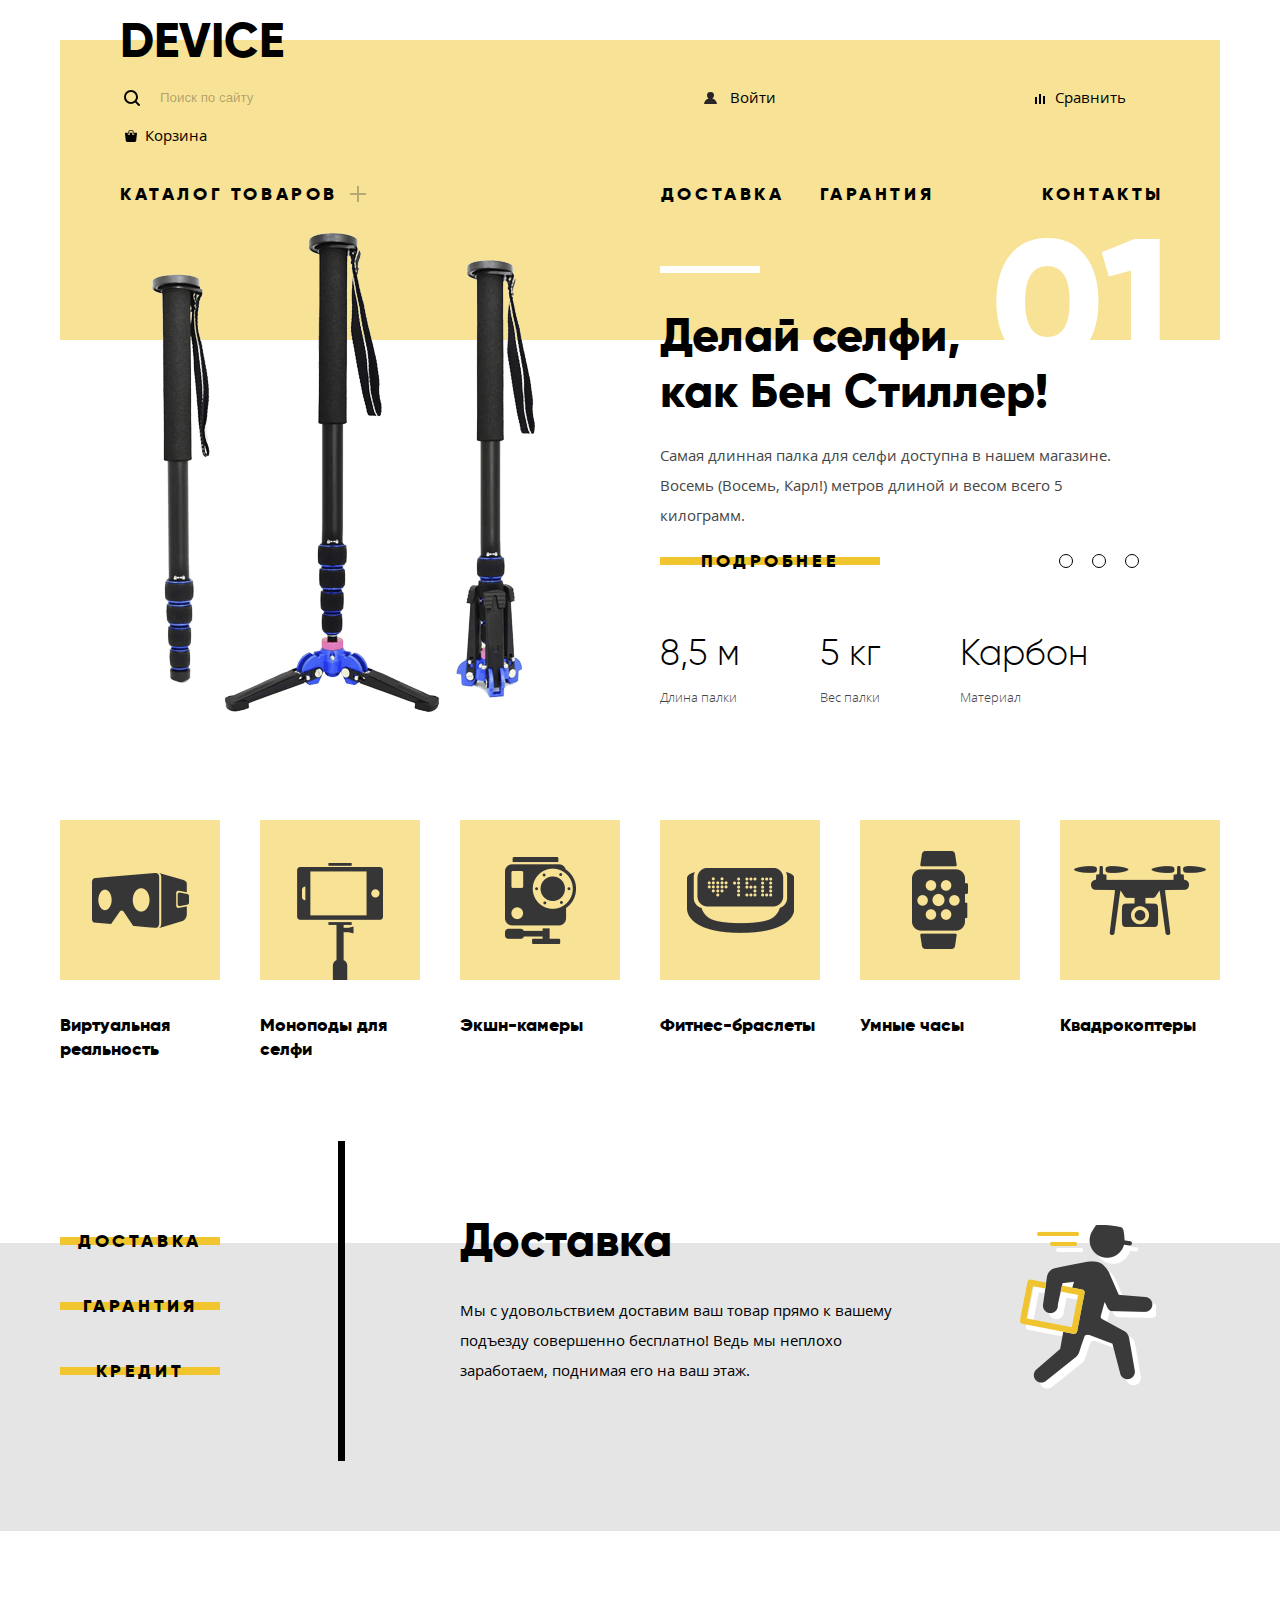
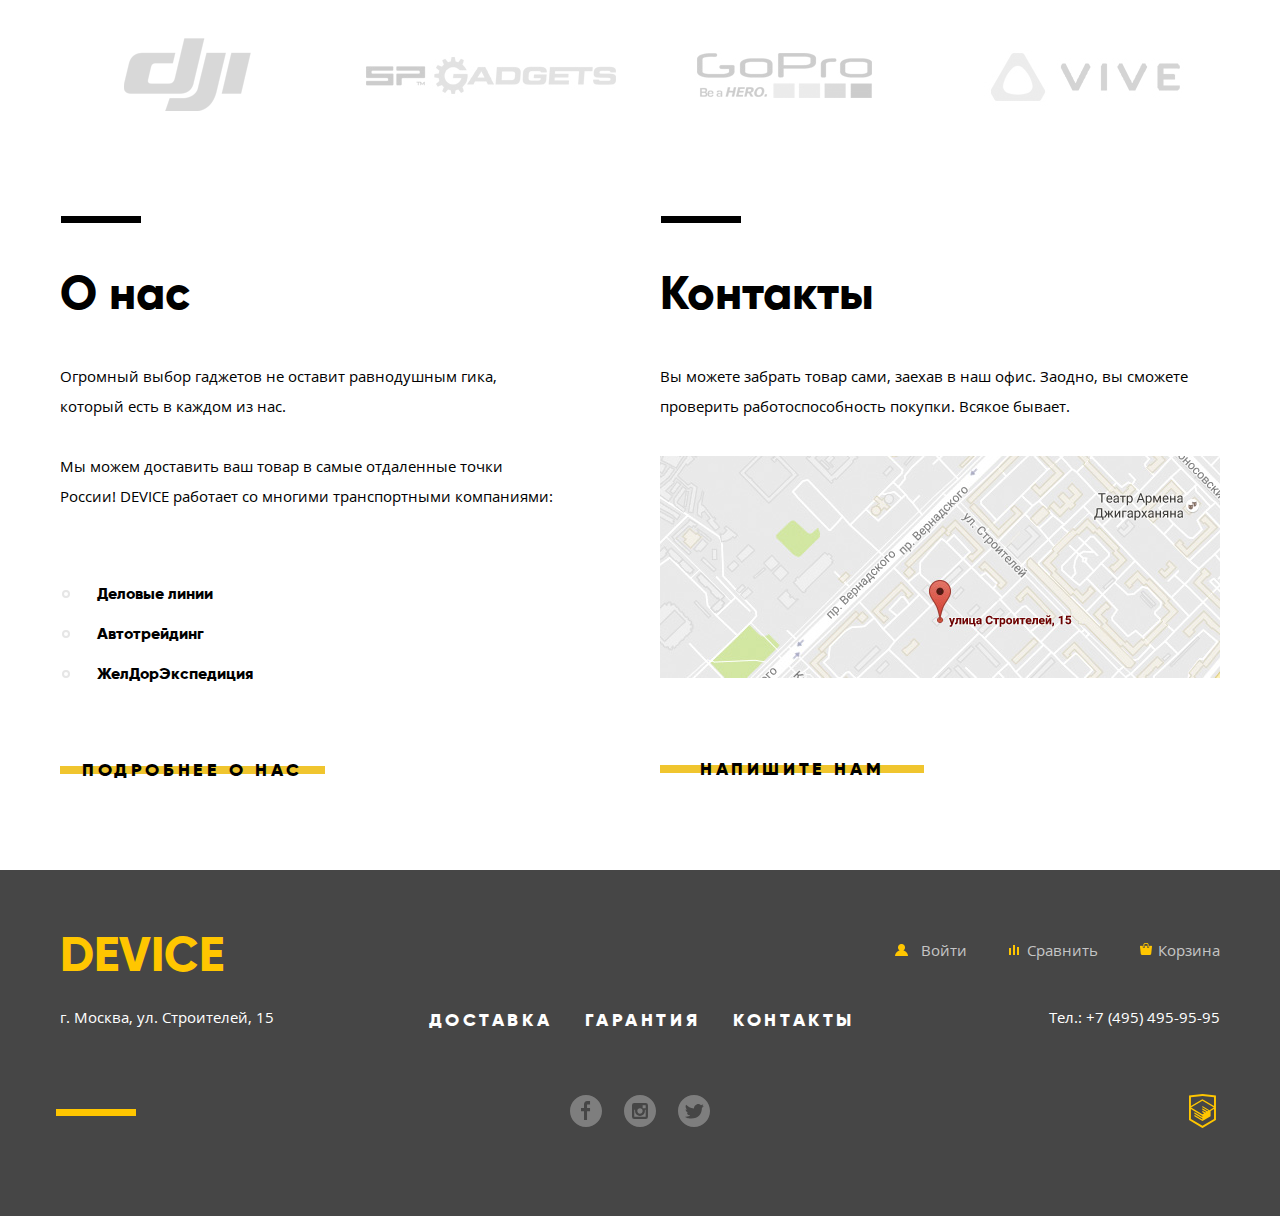
==== commit ea229938: "Правки поисковая строка инпут+баттон, главная" ====
--- a/index.html
+++ b/index.html
@@ -1,310 +1,317 @@
 <!DOCTYPE html>
 <html lang="ru">
-  <head>
-    <meta charset="utf-8">
-    <title>HTML Academy: Девайс</title>
-    <link href="https://fonts.googleapis.com/css?family=Open+Sans:400,700&amp;subset=cyrillic" rel="stylesheet">
-    <link href="css/normalize.css" rel="stylesheet">
-    <link href="css/style.css" rel="stylesheet">
-  </head>
-
-
-  <body>
-    <header class="main-header">
-    	<nav class="main-navigation">
-			<div class="logo logo-main">
-				<a>DEVICE</a>
-			</div>
-
-			<ul class="user-navigation">
-			    <li class="search-link">
-			    	<form action="https://echo.htmlacademy.ru" method="get">
-			    		<input name="search" placeholder="Поиск по сайту" type="search">
-			    		<button type="submit">Найти</button>
-			    	</form>			         
-			    </li> 
-			    <li class="user-link"><a href="#">Войти</a></li>
-			    <li class="compare-link"><a href="#">Сравнить</a></li>
-				<li class="cart-link"><a href="#">Корзина</a></li>	
-			</ul>
-
-			<ul class="site-navigation">
-			    <li class="catalog-link"><a class="catalog-menu" href="catalog.html">Каталог товаров</a>
-					<ul class="catalog-menu-navigation">
-						<li class="catalog-menu-list-one"><a href="#">Виртуальная реальность</a>
-							<ul>
-								<li><a href="catalog.html">Моноподы для селфи</a></li>
-								<li><a href="#">Экшн-камеры</a></li>				
-							</ul> 
-						</li>
-						<li class="catalog-menu-list-two"><a href="#">Фитнес-браслеты</a>
-		                    <ul>
-								<li><a href="#">Умные часы</a></li>
-							</ul>
-						</li>
-						<li class="catalog-menu-list-three"><a href="#">Квадрокоптеры</a></li>
-					</ul>				
-				</li>
-			    <li class="delivery-link"><a href="#">Доставка</a></li>
-				<li class="guarantee-link"><a href="#">Гарантия</a></li>	
-				<li class="contacts-link"><a href="#">Контакты</a></li>
-		    </ul>				
-		</nav>	
-
-		<section class="slider">
-		<h1 class="visually-hidden">Хит товары</h1>
-		    <div class="slider-button">
-		    	<button class="slider-button-item"></button>
-		        <button class="slider-button-item"></button>
-		        <button class="slider-button-item"></button> 			
-		    </div> 		    
-
-		    <div class="slider-item">
-		    	<div class="header-container">
-			        <img src="img/slider-1.png" width="384" height="486" alt="Селфи-палка">	
-			    </div>
-			    <div class="header-container">
-			    	<span>01</span>
-			        <h2>Делай селфи,<br> как Бен Стиллер!</h2>
-			        <p>Самая длинная палка для селфи доступна в нашем магазине.
-			        Восемь (Восемь, Карл!) метров длиной и весом всего 5 килограмм.</p>
-			        <a class="button" href="catalog.html">Подробнее</a>			        
-			        <ul class="slider-list">
-				        <li class="parametres">
-					        <p class="value">8,5 м</p>
-					        <p class="options">Длина палки</p>
-				        </li>
-				        <li class="parametres">
-					        <p class="value">5 кг</p>
-					        <p class="options">Вес палки</p>
-				        </li>
-				        <li class="parametres">
-					        <p class="value">Карбон</p>
-					        <p class="options">Материал</p>
-				        </li>
-			        </ul>			        
-		        </div>
-		    </div>	
-
-		   <!--<div class="slider-item">
-			    <div class="header-container">
-			        <img src="img/slider-2.png" width="345" height="485" alt="Фитнес-браслет">	
-			    </div>
-			    <div class="header-container">
-			        <span>02</span>
-			        <h2>Худеем<br> правильно!</h2>
-			        <p>Мотивирующие фитнес-браслеты помогут найти в себе силы 
-                    не пропускать занятия и соблюдать диету.</p>
-			        <a class="button" href="catalog.html">Подробнее</a>
-			        <ul class="slider-list">
-				        <li class="parametres">
-					        <p class="value">48 часов</p>
-					        <p class="options">Без подзарядки</p>
-				        </li>
-			        </ul>
-			    </div>
-		    </div>		
-
-		    <div class="slider-item">			    
-			    <div class="header-container">
-			        <img src="img/slider-3.png" width="526" height="334" alt="Квадрокоптер">
-			    </div>
-			    <div class="header-container">
-			        <span>03</span>	
-			        <h2>Порхает как бабочка,<br> жалит как пчела!</h2>
-			        <p>Этот обычный, на первый взгляд, квадрокоптер оснащен 
-                    мощным лазером, замаскированным под стандартную камеру.</p>
-			        <a class="button" href="catalog.html">Подробнее</a>
-			        <ul class="slider-list">
-				        <li class="parametres">
-					        <p class="value">800 м</p>
-					        <p class="options">Дальность полета</p>
-				        </li>
-				        <li class="parametres">
-					        <p class="value">50 м</p>
-					        <p class="options">Радиус поражения</p>
-				        </li>
-			        </ul>
-			    </div> 			
-		    </div>-->
-        </section>
-   	</header>
-
-   
-	<main class="container">
-		<h1 class="visually-hidden">Интернет-магазин умных гаджетов"Девайс"</h1>
-		<section class="popular">
-		    <h2 class="visually-hidden">Каталог товаров</h2>	
-		    <ul class="popular-list">
-		    	<li><a href="#">
-		    		    <div><img src="img/popular-1.png" width="97" height="55" alt="Виртуальная реальность"></div>
-		    		    <span>Виртуальная реальность</span>
-		    	</a></li>
-		    	<li><a href="catalog.html">
-                        <div class="popular-list-item"><img src="img/popular-2.png" width="86" height="117" alt="Моноподы для селфи"></div>
-		    		    <span>Моноподы для селфи</span>
-		    	</a></li>
-		    	<li><a href="#">
-		    		    <div><img src="img/popular-3.png" width="71" height="87" alt="Экшн-камеры"></div>
-		    		    <span>Экшн-камеры</span>
-		    	</a></li>
-		    	<li><a href="#">
-		    		    <div><img src="img/popular-4.png" width="107" height="65" alt="Фитнес-браслеты"></div>
-		    		    <span>Фитнес-браслеты</span>
-		    	</a></li>
-		    	<li><a href="#">
-		    		    <div><img src="img/popular-5.png" width="56" height="98" alt="Умные часы"></div>
-		    		    <span>Умные часы</span>
-		    	</a></li>
-		    	<li><a href="#">
-		    		    <div><img src="img/popular-6.png" width="132" height="69" alt="Квадрокоптеры"></div>
-		    		    <span>Квадрокоптеры</span>
-		    	</a></li>
-		    </ul>
-		</section>
-
-		<section class="services">
-			<h2 class="visually-hidden">Услуги</h2>
-			<div class="services-container">
-			    <ul class="services-button">
-				    <li><button class="button first-button">Доставка</button></li>
-				    <li><button class="button">Гарантия</button></li>
-				    <li><button class="button">Кредит</button></li>
-			    </ul>
-
-			    <div class="services-item">
-			        <h3>Доставка</h3>
-			        <p>Мы с удовольствием доставим ваш товар прямо к вашему подъезду совершенно бесплатно! Ведь мы неплохо заработаем, поднимая его на ваш этаж.</p>
-			        <img src="img/delivery.png" width="136" height="164" alt="Доставка">			
-		        </div>		    
-
-		        <!--<div class="services-item">
-			        <h3>Гарантия</h3>
-			        <p>Если из-за возгорания купленного у нас товара у вас сгорит дом — не переживайте, мы выдадим вам новый. Товар, не дом, конечно же.</p>
-			        <img src="img/warranty.png" width="171" height="194" alt="Гарантия">			
-		        </div>
-
-		        <div class="services-item">
-			        <h3>Кредит</h3>
-			        <p>Залезть в долговую яму стало проще! Кредитные консультанты подберут для вас наиболее выгодные условия кредита. Выгодные для нашего банка, разумеется.</p>
-			        <img src="img/credit.png" width="156" height="186" alt="Кредит">	
-			    </div>-->
-			</div>
-		</section>
-
-		<section class="partners">
-			<h2 class="visually-hidden">Партнеры</h2>
-			<ul class="partners-list">
-				<li><a href="#"><img src="img/logo-1.1.png" width="260" height="100" alt="Партнер1"></a></li>
-				<li><a href="#"><img src="img/logo-2.2.png" width="260" height="100" alt="Партнер2"></a></li>
-				<li><a href="#"><img src="img/logo-3.3.png" width="260" height="100" alt="Партнер3"></a></li>
-				<li><a href="#"><img src="img/logo-4.4.png" width="260" height="100" alt="Партнер4"></a></li>
-			</ul>			
-		</section>
-
-	    <div class="main-container">	
-		    <section class="about-us">
-			    <h2>О нас</h2>	
-			    <p>Огромный выбор гаджетов не оставит равнодушным гика, который есть в каждом из нас.</p>	
-			    <p>Мы можем доставить ваш товар в самые отдаленные точки России! DEVICE работает со многими транспортными компаниями:</p>	
-			    <ul class="about-us-list">
-				    <li>Деловые линии</li>
-				    <li>Автотрейдинг</li>
-				    <li>ЖелДорЭкспедиция</li>
-			    </ul>
-			    <a class="button" href="#">Подробнее о нас</a>
-		    </section>
-
-		    <section class="contacts">
-			    <h2>Контакты</h2>	
-			    <p>Вы можете забрать товар сами, заехав в наш офис. Заодно, вы сможете проверить работоспособность покупки. Всякое бывает.</p>	
-			    <img src="img/map.jpg" width="560" height="222" alt="Карта">	
-			    <a class="button" href="#">Напишите нам</a>
-		    </section>
-	    </div>
-	</main>
-
-
-	<footer class="footer">		
-	    <div class="footer-container">		
-		    <div class="logo logo-footer">
-			    <a>DEVICE</a>
-		    </div>
-
-		    <ul class="user-navigation-footer">	
-			    <li class="footer-user-link"><a href="#">Войти</a></li>
-			    <li class="footer-compare-link"><a href="#">Сравнить</a></li>
-			    <li class="footer-cart-link"><a href="#">Корзина</a></li>
-			</ul>
-        
-            <div class=footer-columns>  
-    	        <div class="footer-item">
-		            <p>г. Москва, ул. Строителей, 15</p>	
-		        </div>
-				
-                <div class="social-container">	
-		            <ul class="footer-list">
-			            <li><a href="#">Доставка</a></li>
-			            <li><a href="#">Гарантия</a></li>
-			            <li><a href="#">Контакты</a></li>
-		            </ul>
-
-		            <ul class="social-button-list">
-			            <li><a class="social-button" href="#"><span class="visually-hidden">Фейсбук</span>
-			                <svg xmlns="http://www.w3.org/2000/svg" width="32" height="32" viewBox="0 0 32 32"><path fill="#FFF" d="M16 0C7.164 0 0 7.163 0 16s7.164 16 16 16c8.837 0 16-7.164 16-16S24.837 0 16 0zm4.062 9.455h-3.021v3.444h3.021v3.445h-3.021v8.61H14.02v-8.61H11v-3.445h3.021V9.455c0-1.902 1.353-3.445 3.021-3.445h3.021v3.445z"/></svg>			                
-			            </a></li>
-			            <li><a class="social-button" href="#"><span class="visually-hidden">Инстаграм</span>
-			                <svg xmlns="http://www.w3.org/2000/svg" width="32" height="32" viewBox="0 0 32 32"><g fill="#FFF"><path d="M20.916 16a4.938 4.938 0 1 1-9.877 0c0-.394.051-.773.138-1.14h-.897v6.838h11.396V14.86h-.897c.086.367.137.746.137 1.14z"/><path d="M15.978 18.659c1.466 0 2.659-1.193 2.659-2.659s-1.193-2.659-2.659-2.659c-1.466 0-2.659 1.193-2.659 2.659s1.192 2.659 2.659 2.659zM18.637 10.302h3.039v3.039h-3.039z"/><path d="M16 0C7.164 0 0 7.164 0 16c0 8.837 7.164 16 16 16 8.837 0 16-7.163 16-16 0-8.836-7.163-16-16-16zm7.955 21.698a2.285 2.285 0 0 1-2.279 2.279H10.279A2.285 2.285 0 0 1 8 21.698V10.302a2.286 2.286 0 0 1 2.279-2.279h11.396a2.286 2.286 0 0 1 2.279 2.279v11.396z"/></g></svg>
-			            </a></li>
-			            <li><a class="social-button" href="#"><span class="visually-hidden">Твиттер</span>
-			    	        <svg xmlns="http://www.w3.org/2000/svg" width="32" height="32" viewBox="0 0 32 32"><path fill="#FFF" d="M16 0C7.164 0 0 7.164 0 16c0 8.837 7.164 16 16 16 8.837 0 16-7.163 16-16 0-8.836-7.163-16-16-16zm7.944 12.809c-.251 6.516-3.463 10.832-10.992 10.702h-.486c-.447 0-4.543-.443-5.344-1.823 2.479.19 4.247-.406 5.12-1.136-1.048-.289-2.923-.461-3.251-2.848.384.104.618.221 1.299.113-1.307-.824-2.758-1.519-2.679-3.643.311.317 1.164.518 1.46.457-.768-.233-2.149-3.244-.974-4.781 1.984 1.79 4.075 3.482 7.804 3.643.227-2.214 1.24-3.699 3.168-4.325 1.84-.479 3.255.26 3.901 1.138.737-.224 1.453-.466 2.193-.685-.004.833-.569 1.463-.935 1.709.747.165 1.423-.475 1.423-.475-.184.963-1.094 1.725-1.707 1.954z"/></svg>
-			            </a></li>
-		            </ul>
-	            </div>
-
-	            <div class="footer-item-container">
-		            <div class="footer-item">
-		                <p>Тел.: +7 (495) 495-95-95</p>	
-		            </div>
-		            <a class="logo-academy" href="https://htmlacademy.ru/intensive/htmlcss"><span class="visually-hidden">Академия</span>
-		    	        <svg xmlns="http://www.w3.org/2000/svg" width="26.943" height="34.09" viewBox="0 0 26.943 34.09"><path fill="#FFC600" d="M13.62.017L13.472 0 0 1.412v24.661l13.473 8.017 13.43-7.99.042-.025V1.412L13.62.017zm11.399 12.11L13.495 5.334l-.001-.104-.087.05-.088-.056v.109L1.925 12.118V3.147l11.548-1.212L25.02 3.147v8.98zm-11.614-5.34L24.923 13.5l-4.479 2.64-7.093-4.221-.014 1.415 5.904 3.513-.86.507-5.03-2.992-.014 1.415 3.827 2.275-.782.523-3.031-1.787-.014 1.413 1.853 1.091-1.8 1.081-11.356-6.751 11.371-6.835zm-11.48 8.34l11.411 6.791.016 1.044-7.942-4.728-.015 1.416 7.979 4.795.018 1.076-7.973-4.74-.013 1.414 8.021 4.822.046.025 8.143-4.872-.011-5.177 3.415-2.036v10.021L13.472 31.85 1.925 24.979v-9.852z"/></svg>
-		            </a>
-		        </div>
-            </div>
-        </div>		
-	</footer>              
-
-
-	<section class="modal modal-send">
-		<h2 class="visually-hidden">Форма обратной связи</h2>
-		<form class="modal-form-send" action="https://echo.htmlacademy.ru" method="post">
-			<div class="modal-data">
-			    <p class="modal-item">
-				    <label class="modal-item-name" for="modal-item-name">Ваше имя:</label>
-			        <input id="modal-item-name" type="text" name="name" placeholder="Имя Фамилия">
-		        </p>
-		        <p class="modal-item">
-		    	    <label class="modal-item-email" for="modal-item-email">Ваш e-mail:</label>
-			        <input id="modal-item-email" type="email" name="email" placeholder="email@example.com">
-		        </p>
-		    </div>
-
-		    <p class="modal-item">
-		    	<label class="modal-item-letter-text" for="modal-item-letter-text">Текст письма:</label>
-			    <textarea id="modal-item-letter-text" name="letter-text" placeholder="В свободной форме"></textarea>
-		    </p>
-		    <button class="button" type="submit">Отправить</button>
-		</form>
-		<button class="modal-close" type="button"><span class="visually-hidden">Закрыть</span></button>
-	</section>
-
-
-	<section class="modal modal-map">
-      <h2 class="visually-hidden">Как добраться</h2>
-      <img src="img/map-big.png" width="960" height="559" alt="Наш адрес Санкт-Петербург, улица Строителей, 15">
-      <button class="modal-close" type="button"><span class="visually-hidden">Закрыть</span></button>
-    </section>
-
-
-  </body>
-</html>
+   <head>
+      <meta charset="utf-8">
+      <title>HTML Academy: Девайс</title>
+      <link href="https://fonts.googleapis.com/css?family=Open+Sans:400,700&amp;subset=cyrillic" rel="stylesheet">
+      <link href="css/normalize.css" rel="stylesheet">
+      <link href="css/style.css" rel="stylesheet">
+   </head>
+   <body>
+      <header class="main-header">
+         <nav class="main-navigation">
+            <div class="logo logo-main">
+               <a>DEVICE</a>
+            </div>
+            <ul class="user-navigation">
+               <li class="search-link">
+                  <form action="https://echo.htmlacademy.ru" method="get">
+                     <input class="search-input" name="search" placeholder="Поиск по сайту" type="search">
+                     <button class="search-button" type="submit">Найти</button>
+                  </form>
+               </li>
+               <li class="user-link"><a href="#">Войти</a></li>
+               <li class="compare-link"><a href="#">Сравнить</a></li>
+               <li class="cart-link"><a href="#">Корзина</a></li>
+            </ul>
+            <ul class="site-navigation">
+               <li class="catalog-link">
+                  <a class="catalog-menu" href="catalog.html">Каталог товаров</a>
+                  <ul class="catalog-menu-navigation">
+                     <li class="catalog-menu-list-one">
+                        <a href="#">Виртуальная реальность</a>
+                        <ul>
+                           <li><a href="catalog.html">Моноподы для селфи</a></li>
+                           <li><a href="#">Экшн-камеры</a></li>
+                        </ul>
+                     </li>
+                     <li class="catalog-menu-list-two">
+                        <a href="#">Фитнес-браслеты</a>
+                        <ul>
+                           <li><a href="#">Умные часы</a></li>
+                        </ul>
+                     </li>
+                     <li class="catalog-menu-list-three"><a href="#">Квадрокоптеры</a></li>
+                  </ul>
+               </li>
+               <li class="delivery-link"><a href="#">Доставка</a></li>
+               <li class="guarantee-link"><a href="#">Гарантия</a></li>
+               <li class="contacts-link"><a href="#">Контакты</a></li>
+            </ul>
+         </nav>
+         <section class="slider">
+            <h1 class="visually-hidden">Хит товары</h1>
+            <div class="slider-button">
+               <button class="slider-button-item"></button>
+               <button class="slider-button-item"></button>
+               <button class="slider-button-item"></button> 			
+            </div>
+            <div class="slider-item">
+               <div class="header-container">
+                  <img src="img/slider-1.png" width="384" height="486" alt="Селфи-палка">	
+               </div>
+               <div class="header-container">
+                  <span>01</span>
+                  <h2>Делай селфи,<br> как Бен Стиллер!</h2>
+                  <p>Самая длинная палка для селфи доступна в нашем магазине.
+                     Восемь (Восемь, Карл!) метров длиной и весом всего 5 килограмм.
+                  </p>
+                  <a class="button" href="catalog.html">Подробнее</a>			        
+                  <ul class="slider-list">
+                     <li class="parametres">
+                        <p class="value">8,5 м</p>
+                        <p class="options">Длина палки</p>
+                     </li>
+                     <li class="parametres">
+                        <p class="value">5 кг</p>
+                        <p class="options">Вес палки</p>
+                     </li>
+                     <li class="parametres">
+                        <p class="value">Карбон</p>
+                        <p class="options">Материал</p>
+                     </li>
+                  </ul>
+               </div>
+            </div>
+            <!--<div class="slider-item">
+               <div class="header-container">
+                   <img src="img/slider-2.png" width="345" height="485" alt="Фитнес-браслет">	
+               </div>
+               <div class="header-container">
+                   <span>02</span>
+                   <h2>Худеем<br> правильно!</h2>
+                   <p>Мотивирующие фитнес-браслеты помогут найти в себе силы 
+                            не пропускать занятия и соблюдать диету.</p>
+                   <a class="button" href="catalog.html">Подробнее</a>
+                   <ul class="slider-list">
+                    <li class="parametres">
+                     <p class="value">48 часов</p>
+                     <p class="options">Без подзарядки</p>
+                    </li>
+                   </ul>
+               </div>
+               </div>               
+               <div class="slider-item">			    
+               <div class="header-container">
+                   <img src="img/slider-3.png" width="526" height="334" alt="Квадрокоптер">
+               </div>
+               <div class="header-container">
+                   <span>03</span>	
+                   <h2>Порхает как бабочка,<br> жалит как пчела!</h2>
+                   <p>Этот обычный, на первый взгляд, квадрокоптер оснащен 
+                            мощным лазером, замаскированным под стандартную камеру.</p>
+                   <a class="button" href="catalog.html">Подробнее</a>
+                   <ul class="slider-list">
+                    <li class="parametres">
+                     <p class="value">800 м</p>
+                     <p class="options">Дальность полета</p>
+                    </li>
+                    <li class="parametres">
+                     <p class="value">50 м</p>
+                     <p class="options">Радиус поражения</p>
+                    </li>
+                   </ul>
+               </div> 			
+               </div>-->
+         </section>
+      </header>
+      <main class="container">
+         <h1 class="visually-hidden">Интернет-магазин умных гаджетов"Девайс"</h1>
+         <section class="popular">
+            <h2 class="visually-hidden">Каталог товаров</h2>
+            <ul class="popular-list">
+               <li>
+                  <a href="#">
+                     <div><img src="img/popular-1.png" width="97" height="55" alt="Виртуальная реальность"></div>
+                     <span>Виртуальная реальность</span>
+                  </a>
+               </li>
+               <li>
+                  <a href="catalog.html">
+                     <div class="popular-list-item"><img src="img/popular-2.png" width="86" height="117" alt="Моноподы для селфи"></div>
+                     <span>Моноподы для селфи</span>
+                  </a>
+               </li>
+               <li>
+                  <a href="#">
+                     <div><img src="img/popular-3.png" width="71" height="87" alt="Экшн-камеры"></div>
+                     <span>Экшн-камеры</span>
+                  </a>
+               </li>
+               <li>
+                  <a href="#">
+                     <div><img src="img/popular-4.png" width="107" height="65" alt="Фитнес-браслеты"></div>
+                     <span>Фитнес-браслеты</span>
+                  </a>
+               </li>
+               <li>
+                  <a href="#">
+                     <div><img src="img/popular-5.png" width="56" height="98" alt="Умные часы"></div>
+                     <span>Умные часы</span>
+                  </a>
+               </li>
+               <li>
+                  <a href="#">
+                     <div><img src="img/popular-6.png" width="132" height="69" alt="Квадрокоптеры"></div>
+                     <span>Квадрокоптеры</span>
+                  </a>
+               </li>
+            </ul>
+         </section>
+         <section class="services">
+            <h2 class="visually-hidden">Услуги</h2>
+            <div class="services-container">
+               <ul class="services-button">
+                  <li><button class="button first-button">Доставка</button></li>
+                  <li><button class="button">Гарантия</button></li>
+                  <li><button class="button">Кредит</button></li>
+               </ul>
+               <div class="services-item">
+                  <h3>Доставка</h3>
+                  <p>Мы с удовольствием доставим ваш товар прямо к вашему подъезду совершенно бесплатно! Ведь мы неплохо заработаем, поднимая его на ваш этаж.</p>
+                  <img src="img/delivery.png" width="136" height="164" alt="Доставка">			
+               </div>
+               <!--<div class="services-item">
+                  <h3>Гарантия</h3>
+                  <p>Если из-за возгорания купленного у нас товара у вас сгорит дом — не переживайте, мы выдадим вам новый. Товар, не дом, конечно же.</p>
+                  <img src="img/warranty.png" width="171" height="194" alt="Гарантия">			
+                  </div>                  
+                  <div class="services-item">
+                  <h3>Кредит</h3>
+                  <p>Залезть в долговую яму стало проще! Кредитные консультанты подберут для вас наиболее выгодные условия кредита. Выгодные для нашего банка, разумеется.</p>
+                  <img src="img/credit.png" width="156" height="186" alt="Кредит">	
+                  </div>-->
+            </div>
+         </section>
+         <section class="partners">
+            <h2 class="visually-hidden">Партнеры</h2>
+            <ul class="partners-list">
+               <li><a href="#"><img src="img/logo-1.1.png" width="260" height="100" alt="Партнер1"></a></li>
+               <li><a href="#"><img src="img/logo-2.2.png" width="260" height="100" alt="Партнер2"></a></li>
+               <li><a href="#"><img src="img/logo-3.3.png" width="260" height="100" alt="Партнер3"></a></li>
+               <li><a href="#"><img src="img/logo-4.4.png" width="260" height="100" alt="Партнер4"></a></li>
+            </ul>
+         </section>
+         <div class="main-container">
+            <section class="about-us">
+               <h2>О нас</h2>
+               <p>Огромный выбор гаджетов не оставит равнодушным гика, который есть в каждом из нас.</p>
+               <p>Мы можем доставить ваш товар в самые отдаленные точки России! DEVICE работает со многими транспортными компаниями:</p>
+               <ul class="about-us-list">
+                  <li>Деловые линии</li>
+                  <li>Автотрейдинг</li>
+                  <li>ЖелДорЭкспедиция</li>
+               </ul>
+               <a class="button" href="#">Подробнее о нас</a>
+            </section>
+            <section class="contacts">
+               <h2>Контакты</h2>
+               <p>Вы можете забрать товар сами, заехав в наш офис. Заодно, вы сможете проверить работоспособность покупки. Всякое бывает.</p>
+               <img src="img/map.jpg" width="560" height="222" alt="Карта">	
+               <a class="button" href="#">Напишите нам</a>
+            </section>
+         </div>
+      </main>
+      <footer class="footer">
+         <div class="footer-container">
+            <div class="logo logo-footer">
+               <a>DEVICE</a>
+            </div>
+            <ul class="user-navigation-footer">
+               <li class="footer-user-link"><a href="#">Войти</a></li>
+               <li class="footer-compare-link"><a href="#">Сравнить</a></li>
+               <li class="footer-cart-link"><a href="#">Корзина</a></li>
+            </ul>
+            <div class=footer-columns>
+               <div class="footer-item">
+                  <p>г. Москва, ул. Строителей, 15</p>
+               </div>
+               <div class="social-container">
+                  <ul class="footer-list">
+                     <li><a href="#">Доставка</a></li>
+                     <li><a href="#">Гарантия</a></li>
+                     <li><a href="#">Контакты</a></li>
+                  </ul>
+                  <ul class="social-button-list">
+                     <li>
+                        <a class="social-button" href="#">
+                           <span class="visually-hidden">Фейсбук</span>
+                           <svg xmlns="http://www.w3.org/2000/svg" width="32" height="32" viewBox="0 0 32 32">
+                              <path fill="#FFF" d="M16 0C7.164 0 0 7.163 0 16s7.164 16 16 16c8.837 0 16-7.164 16-16S24.837 0 16 0zm4.062 9.455h-3.021v3.444h3.021v3.445h-3.021v8.61H14.02v-8.61H11v-3.445h3.021V9.455c0-1.902 1.353-3.445 3.021-3.445h3.021v3.445z"/>
+                           </svg>
+                        </a>
+                     </li>
+                     <li>
+                        <a class="social-button" href="#">
+                           <span class="visually-hidden">Инстаграм</span>
+                           <svg xmlns="http://www.w3.org/2000/svg" width="32" height="32" viewBox="0 0 32 32">
+                              <g fill="#FFF">
+                                 <path d="M20.916 16a4.938 4.938 0 1 1-9.877 0c0-.394.051-.773.138-1.14h-.897v6.838h11.396V14.86h-.897c.086.367.137.746.137 1.14z"/>
+                                 <path d="M15.978 18.659c1.466 0 2.659-1.193 2.659-2.659s-1.193-2.659-2.659-2.659c-1.466 0-2.659 1.193-2.659 2.659s1.192 2.659 2.659 2.659zM18.637 10.302h3.039v3.039h-3.039z"/>
+                                 <path d="M16 0C7.164 0 0 7.164 0 16c0 8.837 7.164 16 16 16 8.837 0 16-7.163 16-16 0-8.836-7.163-16-16-16zm7.955 21.698a2.285 2.285 0 0 1-2.279 2.279H10.279A2.285 2.285 0 0 1 8 21.698V10.302a2.286 2.286 0 0 1 2.279-2.279h11.396a2.286 2.286 0 0 1 2.279 2.279v11.396z"/>
+                              </g>
+                           </svg>
+                        </a>
+                     </li>
+                     <li>
+                        <a class="social-button" href="#">
+                           <span class="visually-hidden">Твиттер</span>
+                           <svg xmlns="http://www.w3.org/2000/svg" width="32" height="32" viewBox="0 0 32 32">
+                              <path fill="#FFF" d="M16 0C7.164 0 0 7.164 0 16c0 8.837 7.164 16 16 16 8.837 0 16-7.163 16-16 0-8.836-7.163-16-16-16zm7.944 12.809c-.251 6.516-3.463 10.832-10.992 10.702h-.486c-.447 0-4.543-.443-5.344-1.823 2.479.19 4.247-.406 5.12-1.136-1.048-.289-2.923-.461-3.251-2.848.384.104.618.221 1.299.113-1.307-.824-2.758-1.519-2.679-3.643.311.317 1.164.518 1.46.457-.768-.233-2.149-3.244-.974-4.781 1.984 1.79 4.075 3.482 7.804 3.643.227-2.214 1.24-3.699 3.168-4.325 1.84-.479 3.255.26 3.901 1.138.737-.224 1.453-.466 2.193-.685-.004.833-.569 1.463-.935 1.709.747.165 1.423-.475 1.423-.475-.184.963-1.094 1.725-1.707 1.954z"/>
+                           </svg>
+                        </a>
+                     </li>
+                  </ul>
+               </div>
+               <div class="footer-item-container">
+                  <div class="footer-item">
+                     <p>Тел.: +7 (495) 495-95-95</p>
+                  </div>
+                  <a class="logo-academy" href="https://htmlacademy.ru/intensive/htmlcss">
+                     <span class="visually-hidden">Академия</span>
+                     <svg xmlns="http://www.w3.org/2000/svg" width="26.943" height="34.09" viewBox="0 0 26.943 34.09">
+                        <path fill="#FFC600" d="M13.62.017L13.472 0 0 1.412v24.661l13.473 8.017 13.43-7.99.042-.025V1.412L13.62.017zm11.399 12.11L13.495 5.334l-.001-.104-.087.05-.088-.056v.109L1.925 12.118V3.147l11.548-1.212L25.02 3.147v8.98zm-11.614-5.34L24.923 13.5l-4.479 2.64-7.093-4.221-.014 1.415 5.904 3.513-.86.507-5.03-2.992-.014 1.415 3.827 2.275-.782.523-3.031-1.787-.014 1.413 1.853 1.091-1.8 1.081-11.356-6.751 11.371-6.835zm-11.48 8.34l11.411 6.791.016 1.044-7.942-4.728-.015 1.416 7.979 4.795.018 1.076-7.973-4.74-.013 1.414 8.021 4.822.046.025 8.143-4.872-.011-5.177 3.415-2.036v10.021L13.472 31.85 1.925 24.979v-9.852z"/>
+                     </svg>
+                  </a>
+               </div>
+            </div>
+         </div>
+      </footer>
+      <section class="modal modal-send">
+         <h2 class="visually-hidden">Форма обратной связи</h2>
+         <form class="modal-form-send" action="https://echo.htmlacademy.ru" method="post">
+            <div class="modal-data">
+               <p class="modal-item">
+                  <label class="modal-item-name" for="modal-item-name">Ваше имя:</label>
+                  <input id="modal-item-name" type="text" name="name" placeholder="Имя Фамилия">
+               </p>
+               <p class="modal-item">
+                  <label class="modal-item-email" for="modal-item-email">Ваш e-mail:</label>
+                  <input id="modal-item-email" type="email" name="email" placeholder="email@example.com">
+               </p>
+            </div>
+            <p class="modal-item">
+               <label class="modal-item-letter-text" for="modal-item-letter-text">Текст письма:</label>
+               <textarea id="modal-item-letter-text" name="letter-text" placeholder="В свободной форме"></textarea>
+            </p>
+            <button class="button" type="submit">Отправить</button>
+         </form>
+         <button class="modal-close" type="button"><span class="visually-hidden">Закрыть</span></button>
+      </section>
+      <section class="modal modal-map">
+         <h2 class="visually-hidden">Как добраться</h2>
+         <img src="img/map-big.png" width="960" height="559" alt="Наш адрес Санкт-Петербург, улица Строителей, 15">
+         <button class="modal-close" type="button"><span class="visually-hidden">Закрыть</span></button>
+      </section>
+   </body>
+</html>--- a/css/style.css
+++ b/css/style.css
@@ -91,7 +91,8 @@
 	margin: 0;
 	margin-top: -6px;
 	padding: 0;
-	padding-bottom: 40px;
+	/*padding-bottom: 40px;*/
+	padding-bottom: 32px;
 	display: flex;
 	flex-wrap: wrap;
 	justify-content: space-between;
@@ -166,7 +167,9 @@
 }
 
 .search-link form {
-	min-width: 300px;
+	/*min-width: 300px;*/
+	margin-top: -7px;
+	min-width: 315px;
 	font-family: 'Open-Sans', Arial, sans-serif;
 	font-size: 15px;
 	line-height: 30px;
@@ -175,142 +178,36 @@
 	/*overflow: hidden;*/
 }
 
-.search-link input {
-	min-width: 300px;
+.search-input {
+	/*min-width: 300px;*/
+	min-width: 315px;
 	padding: 0;
 	border: none;
 	background: transparent;
 	color: rgba(0, 0, 0, 0.3);
 	outline: none;
-}
-
-.search-link button {
+	position: relative;
+}
+
+.search-button {
 	width: 81px;
 	height: 45px;
 	border: 2px solid #000000;
 	background: #f7e296;
 	color: #000000;
-	position: absolute;
-	top: -7px;
-	left: 305px;
-	opacity: 0;
-}
-
-.search-link input[type="search"]:hover,
-.search-link input[type="search"]:focus {
-	color: rgba(0, 0, 0, 0.6);
-	background: transparent;
-}
-
-.search-link input[type="search"]:active {
-	color: #000000;
-	background: transparent;
-}
-
-input[type="search"]::-webkit-input-placeholder {
-	color: rgba(0, 0, 0, 0.3);
-}
-
-input[type="search"]::-moz-placeholder {
-	color: rgba(0, 0, 0, 0.3);
-}
-
-input[type="search"]:-moz-placeholder {
-	color: rgba(0, 0, 0, 0.3);
-}
-
-input[type="search"]:-ms-input-placeholder {
-	color: rgba(0, 0, 0, 0.3);
-}
-
-input[type="search"]:hover::-webkit-input-placeholder {
-	color: rgba(0, 0, 0, 0.6);
-	outline: none;
-}
-
-input[type="search"]:hover::-moz-placeholder {
-	color: rgba(0, 0, 0, 0.6);
-	outline: none;
-}
-
-input[type="search"]:hover:-moz-placeholder {
-	color: rgba(0, 0, 0, 0.6);
-	outline: none;
-}
-
-input[type="search"]:hover:-ms-input-placeholder {
-	color: rgba(0, 0, 0, 0.6);
-	outline: none;
-}
-
-input[type="search"]:focus::-webkit-input-placeholder+.search-link button {
-	color: #000000;
-	border-bottom: 2px solid #000000;
-	outline: none;
-	opacity: 1;
-}
-
-input[type="search"]:focus::-moz-placeholder {
-	color: #000000;
-	outline: none;
-}
-
-input[type="search"]:focus:-moz-placeholder {
-	color: #000000;
-	outline: none;
-}
-
-input[type="search"]:focus:-ms-input-placeholder {
-	color: #000000;
-	outline: none;
-}
-
-input[type="search"]:active::-webkit-input-placeholder {
-	color: #000000;
-	outline: none;
-}
-
-input[type="search"]:active::-moz-placeholder {
-	color: #000000;
-	outline: none;
-}
-
-input[type="search"]:active:-moz-placeholder {
-	color: #000000;
-	outline: none;
-}
-
-input[type="search"]:active:-ms-input-placeholder {
-	color: #000000;
-	outline: none;
-}
-
-.search-link form:hover .search-link button:hover {
+	position: relative;
+	visibility: hidden;
+}
+
+.search-button::after {
+	content: "";
+	position: absolute;
+	top: 41px;
+	left: -358px;
+	width: 360px;
+	height: 2px;
 	background: #000000;
-	color: #ffffff;
-}
-
-.search-link button:hover {
-	background: #000000;
-	color: #ffffff;
-	opacity: 1;
-}
-
-.search-link button:active {
-	background: #000000;
-	color: rgba(255, 255, 255, 0.3);
-	opacity: 1;
-}
-
-input[type="search"]:focus+.search-link button,
-input[type="search"]:active+.search-link button {
-	opacity: 1;
-}
-
-.user-navigation .search-link {
-	padding-left: 40px;
-	position: relative;
-	margin-right: 202px;
+	visibility: hidden;
 }
 
 .search-link::before {
@@ -325,6 +222,109 @@
 	background-position: 0 0;
 }
 
+.search-input:hover {
+	color: rgba(0, 0, 0, 0.6);
+	background: transparent;
+}
+
+.search-input:focus {
+	color: #000000;
+}
+
+.search-input:focus + .search-button,
+.search-button:active {
+	visibility: visible;
+	outline: none;
+}
+
+.search-input:focus + .search-button::after {
+	visibility: visible;
+}
+
+.search-input::-webkit-input-placeholder {
+	color: rgba(0, 0, 0, 0.3);
+}
+
+.search-input::-moz-placeholder {
+	color: rgba(0, 0, 0, 0.3);
+}
+
+.search-input:-moz-placeholder {
+	color: rgba(0, 0, 0, 0.3);
+}
+
+.search-input:-ms-input-placeholder {
+	color: rgba(0, 0, 0, 0.3);
+}
+
+.search-input:hover::-webkit-input-placeholder {
+	color: rgba(0, 0, 0, 0.6);
+	outline: none;
+}
+
+.search-input:hover::-moz-placeholder {
+	color: rgba(0, 0, 0, 0.6);
+	outline: none;
+}
+
+.search-input:hover:-moz-placeholder {
+	color: rgba(0, 0, 0, 0.6);
+	outline: none;
+}
+
+.search-input:hover:-ms-input-placeholder {
+	color: rgba(0, 0, 0, 0.6);
+	outline: none;
+}
+
+.search-input:focus::-webkit-input-placeholder {
+	color: #000000;
+	outline: none;
+}
+
+.search-input:focus::-moz-placeholder {
+	color: #000000;
+	outline: none;
+}
+
+.search-input:focus:-moz-placeholder {
+	color: #000000;
+	outline: none;
+}
+
+.search-input:focus:-ms-input-placeholder {
+	color: #000000;
+	outline: none;
+}
+
+.search-button:hover {
+	background: #000000;
+	color: #ffffff;
+}
+
+.search-button:active {
+	background: #000000;
+	color: rgba(255, 255, 255, 0.3);
+}
+
+.user-navigation .search-link {
+	padding-left: 40px;
+	position: relative;
+	margin-right: 102px;
+}
+
+.search-link::before {
+	position: absolute;
+	top: 8px;
+	left: 4px;
+	content: "";
+	width: 16px;
+	height: 16px;
+	background-image: url("../img/svg-device/search.svg");
+	background-repeat: no-repeat;
+	background-position: 0 0;
+}
+
 .user-navigation .user-link,
 .user-navigation .compare-link,
 .user-navigation .cart-link {
@@ -332,18 +332,6 @@
 	position: relative;
 }
 
-.user-link::before {
-	position: absolute;
-	top: 10px;
-	left: -2px;
-	content: "";
-	width: 13px;
-	height: 12px;
-	background-image: url("../img/svg-device/user.svg");
-	background-repeat: no-repeat;
-	background-position: 0 0;
-}
-
 .user-link:hover::before,
 .user-link:focus::before {
 	opacity: 0.6;
@@ -351,6 +339,18 @@
 
 .user-link:active::before {
 	opacity: 0.3;
+}
+
+.user-link::before {
+	position: absolute;
+	top: 10px;
+	left: -1px;
+	content: "";
+	width: 13px;
+	height: 12px;
+	background-image: url(../img/svg-device/user.svg);
+	background-repeat: no-repeat;
+	background-position: 0 0;
 }
 
 .compare-link::before {
